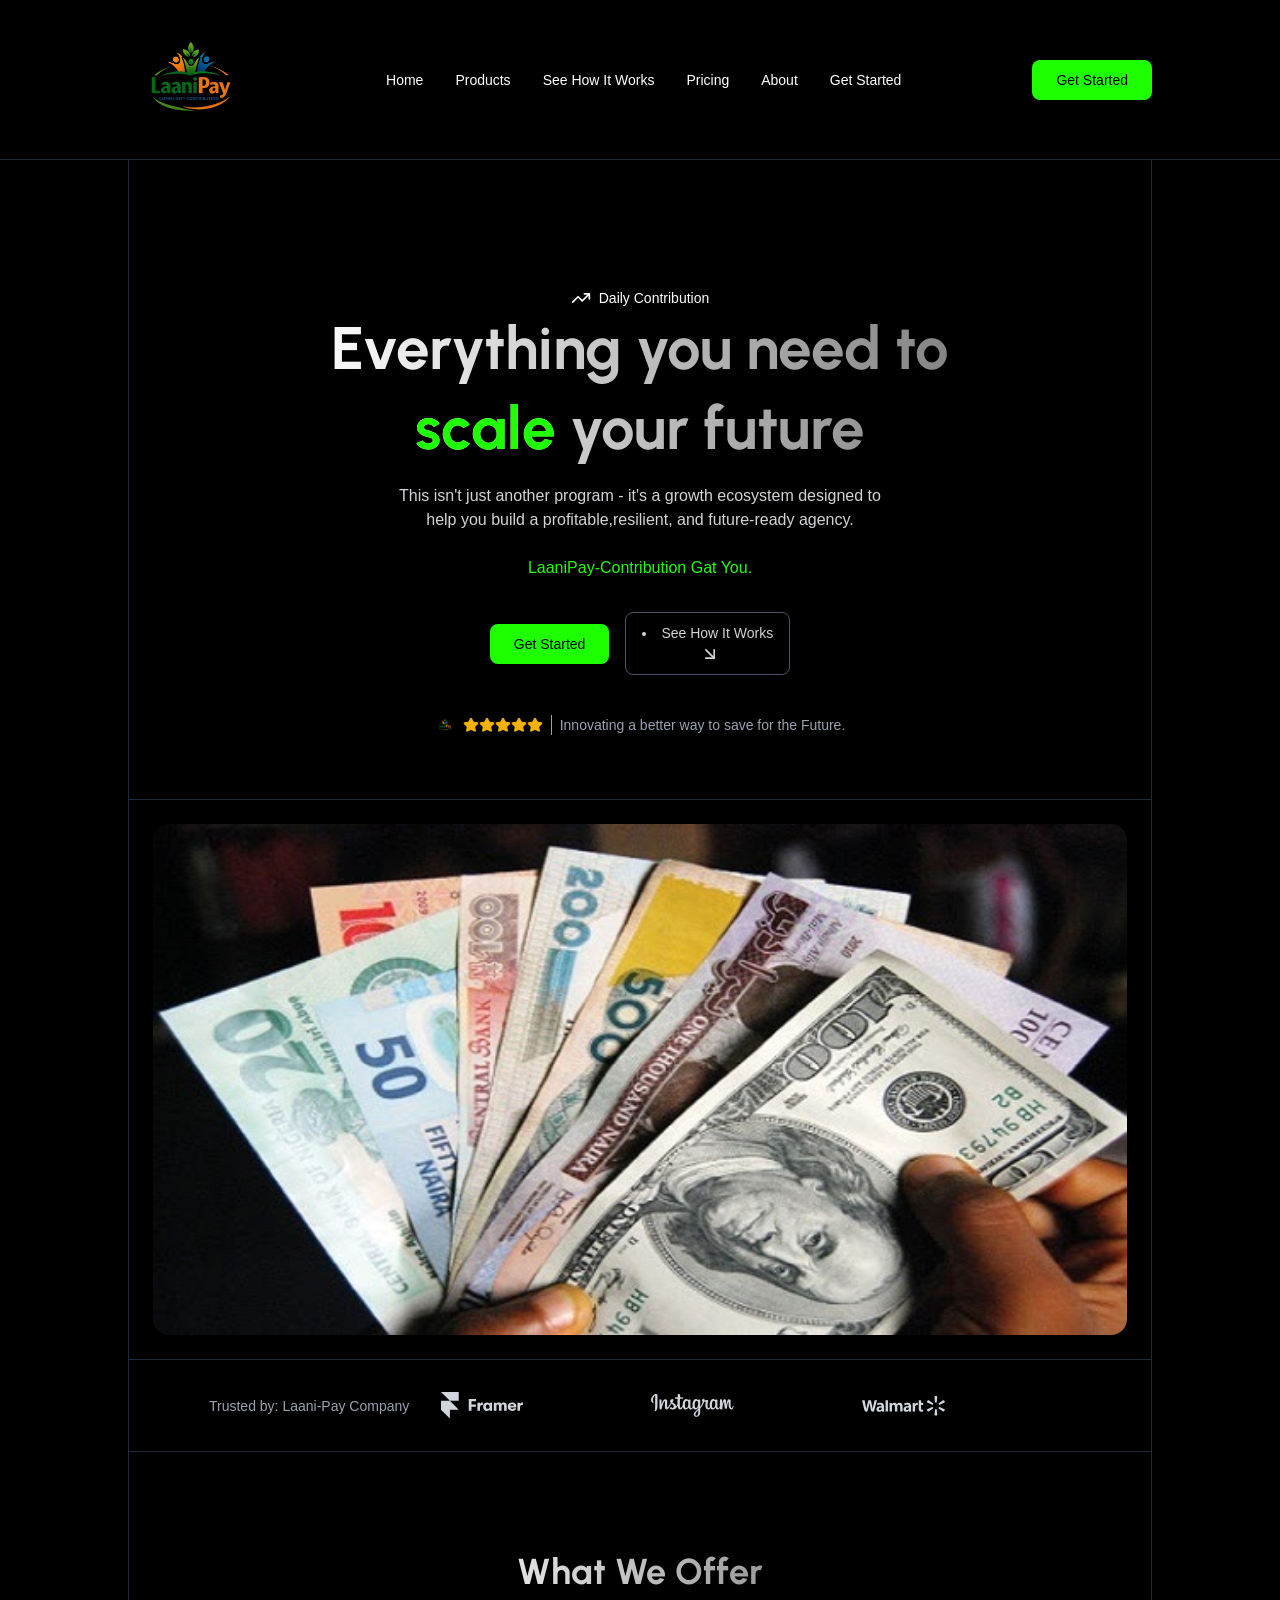
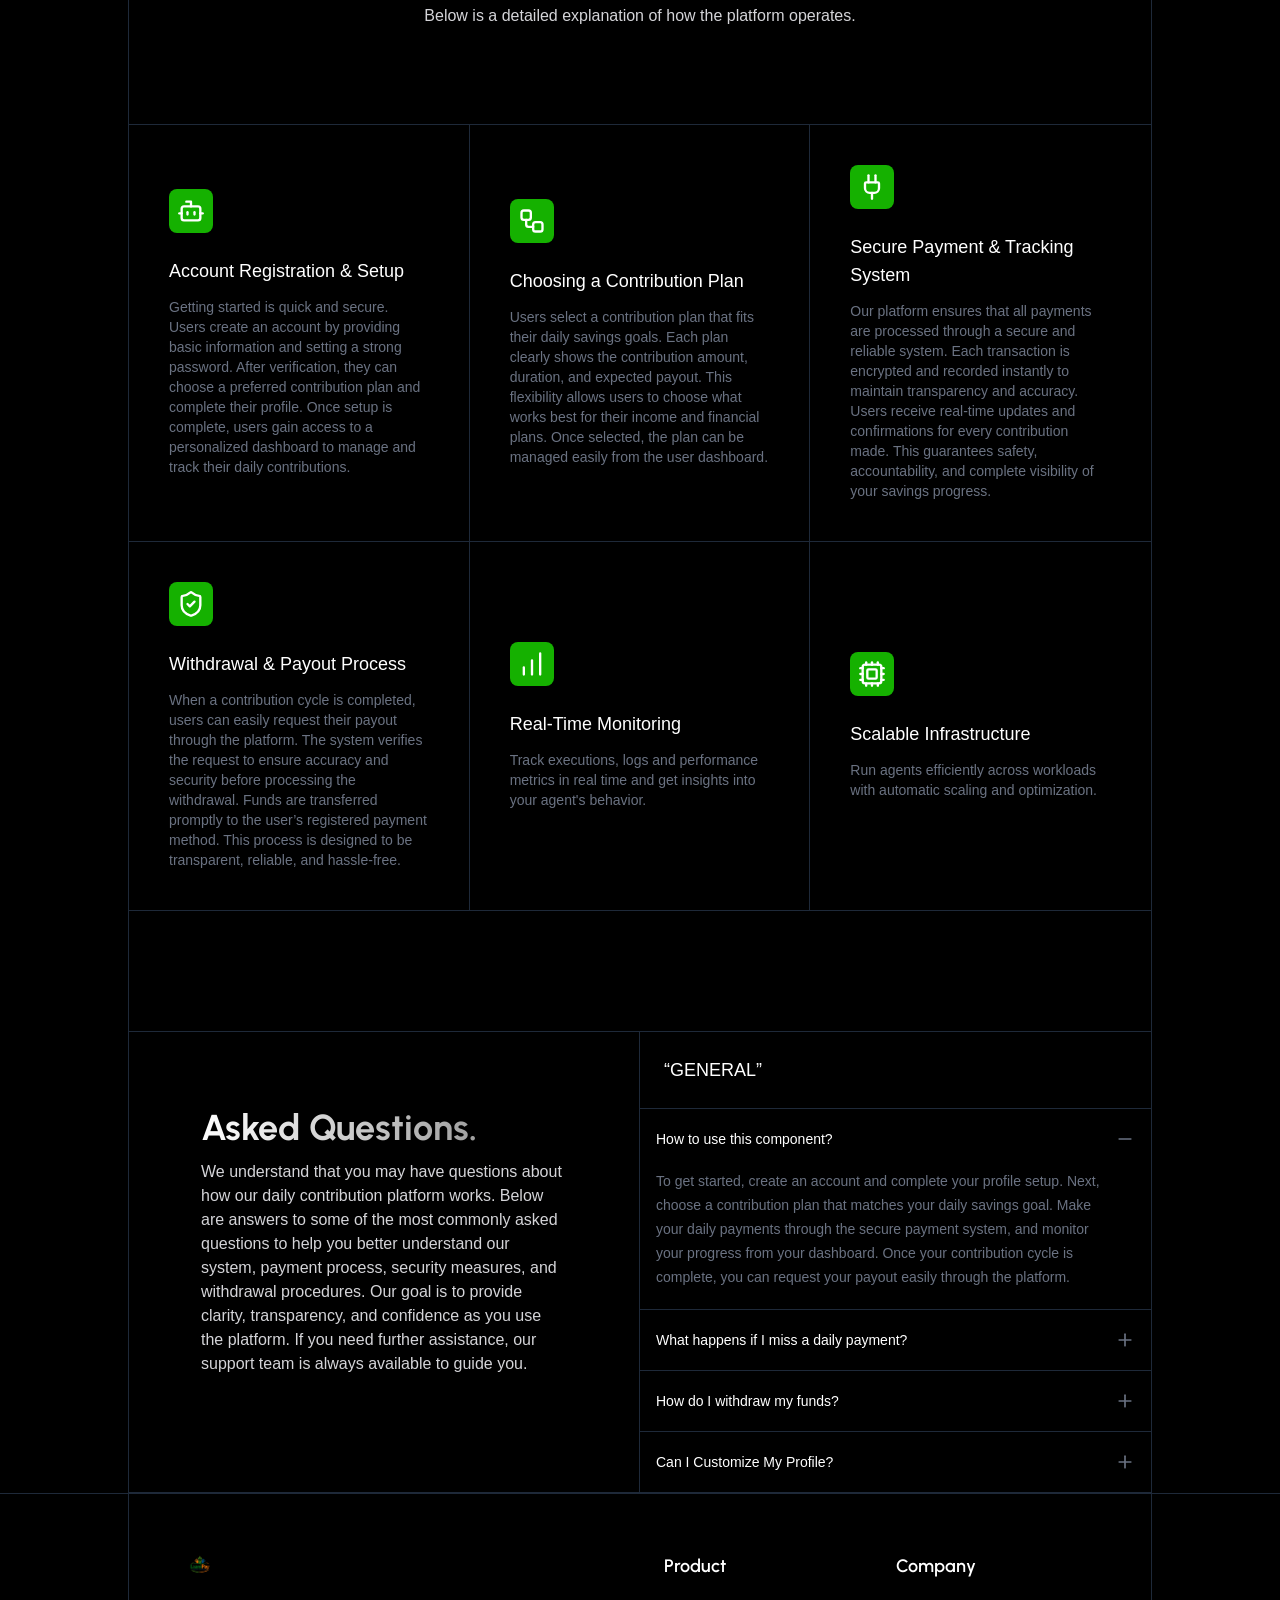
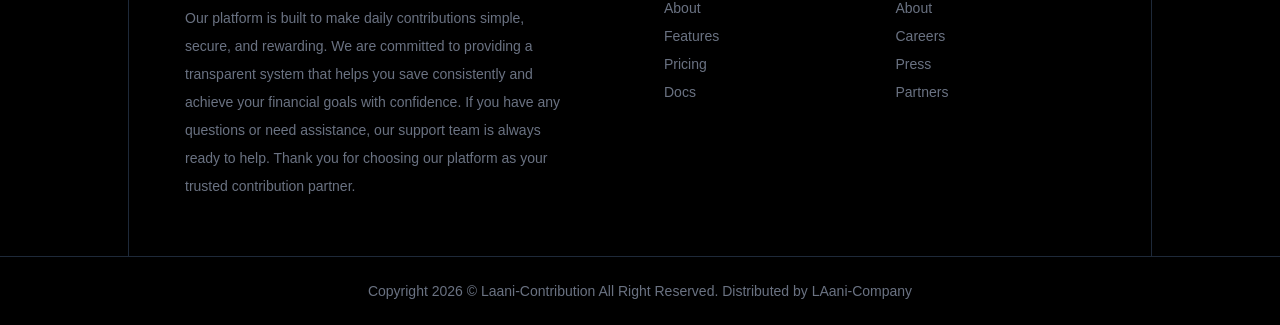
==== index.html @ da238f96 "login signup" ====
<!doctype html>
<html lang="en">
    <head>
        <meta charset="utf-8" />
        <meta name="viewport" content="width=device-width, initial-scale=1" />
        <title>LaaniPay Community Contribution</title>
        <meta name="description" content="LaaaniPay Community Contribution." />
        <link rel="manifest" href="./assets/manifest.json" />
        <meta name="keywords" content="LaaniPay, Save for The Future, startup" />
        <link rel="icon" href="./lani-removebg-preview.png" sizes="256x256" type="image/x-icon" />
        <link rel="icon" href="./lani-removebg-preview.png" sizes="any" type="image/svg+xml" />
        <link rel="icon" href="./lani-removebg-preview.png" sizes="96x96" type="image/png" />
        <link rel="apple-touch-icon" href="./lani-removebg-preview.png" sizes="180x180" type="image/png" />
        <link rel="stylesheet" href="./output.css" />
    </head>

    <body>
        
        

        <!-- Navbar -->
        <div class="flex items-center justify-between px-6 md:px-16 lg:px-24 xl:px-32 py-4 border-b border-gray-800">
            <a class="flex items-center gap-2" href="signup.html">
                <img alt="Logo" loading="lazy" width="127" height="32" decoding="async" data-nimg="1" style="color: transparent" src="lani-removebg-preview.png"/>
            </a>
            <ul class="max-md:hidden flex items-center gap-8">
                <li><a class="hover:opacity-70 py-1" href="#!">Home</a></li>
                <li><a class="hover:opacity-70 py-1" href="#!">Products</a></li>
                <li><a class="hover:opacity-70 py-1" href="#!">See How It Works</a></li>
                <li><a class="hover:opacity-70 py-1" href="#!">Pricing</a></li>
                <li><a class="hover:opacity-70 py-1" href="#!">About</a></li>
                <li><a class="hover:opacity-70 py-1" href="signup.html">Get Started</a></li>
                
            </ul>
             
            <button class="max-md:hidden bg-primary hover:bg-secondary transition duration-300 text-black px-6 py-2.5 rounded-lg">Get Started</button>
            <button class="md:hidden" id="open-menu">
                <!-- prettier-ignore -->
                <svg xmlns="..." width="24" height="24" viewBox="0 0 24 24" fill="none" stroke="currentColor" stroke-width="2" stroke-linecap="round" stroke-linejoin="round" class="lucide lucide-menu size-6" aria-hidden="true" >
                    <path d="M4 5h16"></path>
                    <path d="M4 12h16"></path>
                    <path d="M4 19h16"></path>
                </svg>
            </button>
            <div
                class="flex flex-col items-center justify-center gap-6 text-lg fixed inset-0 z-50 bg-black/50 backdrop-blur-sm transition duration-300 -translate-x-full"
                id="menu"
            >
                <a href="#!">Home</a>
                <a href="#!">Products</a>
                <a href="#!">See How It Works</a>
                <a href="#!">Pricing</a>
                <a href="#!">About</a>
                <button id="close-menu">
                    <!-- prettier-ignore -->
                    <svg xmlns="..." width="24" height="24" viewBox="0 0 24 24" fill="none" stroke="currentColor" stroke-width="2" stroke-linecap="round" stroke-linejoin="round" class="lucide lucide-x size-6" aria-hidden="true" >
                        <path d="M18 6 6 18"></path>
                        <path d="m6 6 12 12"></path>
                    </svg>
                </button>
            </div>
        </div>

        <!-- main content -->
        <main class="mx-4 md:mx-16 lg:mx-24 xl:mx-32 border-x border-gray-800">
            <div class="flex flex-col max-md:px-2 items-center justify-center">
                <div class="mt-32 flex items-center justify-center gap-2">
                    <!-- prettier-ignore -->
                    <svg xmlns="..." width="24" height="24" viewBox="0 0 24 24" fill="none" stroke="currentColor" stroke-width="2" stroke-linecap="round" stroke-linejoin="round" class="lucide lucide-trending-up size-5" aria-hidden="true" >
                        <path d="M16 7h6v6"></path>
                        <path d="m22 7-8.5 8.5-5-5L2 17"></path>
                    </svg>
                    Daily Contribution
                </div>
                <h1 class="text-center font-urbanist text-[42px]/13 md:text-6xl/20 font-bold max-w-2xl bg-linear-to-r from-white to-white/50 bg-clip-text text-transparent">
                    Everything you need to <span class="text-primary">scale</span> your future
                </h1>
                <p class="text-center text-base text-zinc-300 max-w-lg mt-4">
                   This isn't just another program - it's a growth ecosystem designed to help you build a profitable,resilient, and future-ready agency.<br
                   ><br>
                   <span class="text-primary">LaaniPay-Contribution Gat You.</span>
                </p>
                <div class="mt-8 flex items-center justify-center gap-4">
<button 
  onclick="window.location.href='signup.html'" 
  class="bg-primary hover:bg-secondary transition duration-300 text-black px-6 py-2.5 rounded-lg">
  Get Started
</button>                    <button class="border border-gray-600 text-zinc-300 px-4 py-2.5 rounded-lg hover:bg-gray-900">
                        <li><a href="see.html">See How It Works</a></li>
                        <!-- prettier-ignore -->
                        <svg xmlns="..." width="24" height="24" viewBox="0 0 24 24" fill="none" stroke="currentColor" stroke-width="2" stroke-linecap="round" stroke-linejoin="round" class="lucide lucide-arrow-down-right ml-1 size-5 inline-flex" aria-hidden="true" >
                            <path d="m7 7 10 10"></path>
                            <path d="M17 7v10H7"></path>
                        </svg>
                    </button>
                </div>
                <div class="mt-10 flex items-center justify-center gap-2">
                    <img alt="ration logo" loading="lazy" width="100" height="100" class="size-5" src="./lani-removebg-preview.png" />
                    <!-- prettier-ignore -->
                    <div class="flex items-center">
                        <svg xmlns="http://www.w3.org/2000/svg" width="24" height="24" viewBox="0 0 24 24" fill="none" stroke="currentColor" stroke-width="2" stroke-linecap="round" stroke-linejoin="round" class="lucide lucide-star size-4 fill-yellow-500 text-yellow-500" aria-hidden="true" >
                            <path d="M11.525 2.295a.53.53 0 0 1 .95 0l2.31 4.679a2.123 2.123 0 0 0 1.595 1.16l5.166.756a.53.53 0 0 1 .294.904l-3.736 3.638a2.123 2.123 0 0 0-.611 1.878l.882 5.14a.53.53 0 0 1-.771.56l-4.618-2.428a2.122 2.122 0 0 0-1.973 0L6.396 21.01a.53.53 0 0 1-.77-.56l.881-5.139a2.122 2.122 0 0 0-.611-1.879L2.16 9.795a.53.53 0 0 1 .294-.906l5.165-.755a2.122 2.122 0 0 0 1.597-1.16z"></path>
                        </svg>
                        <svg xmlns="http://www.w3.org/2000/svg" width="24" height="24" viewBox="0 0 24 24" fill="none" stroke="currentColor" stroke-width="2" stroke-linecap="round" stroke-linejoin="round" class="lucide lucide-star size-4 fill-yellow-500 text-yellow-500" aria-hidden="true" >
          
                            <path d="M11.525 2.295a.53.53 0 0 1 .95 0l2.31 4.679a2.123 2.123 0 0 0 1.595 1.16l5.166.756a.53.53 0 0 1 .294.904l-3.736 3.638a2.123 2.123 0 0 0-.611 1.878l.882 5.14a.53.53 0 0 1-.771.56l-4.618-2.428a2.122 2.122 0 0 0-1.973 0L6.396 21.01a.53.53 0 0 1-.77-.56l.881-5.139a2.122 2.122 0 0 0-.611-1.879L2.16 9.795a.53.53 0 0 1 .294-.906l5.165-.755a2.122 2.122 0 0 0 1.597-1.16z"></path>
                        </svg>
                        <svg xmlns="http://www.w3.org/2000/svg" width="24" height="24" viewBox="0 0 24 24" fill="none" stroke="currentColor" stroke-width="2" stroke-linecap="round" stroke-linejoin="round" class="lucide lucide-star size-4 fill-yellow-500 text-yellow-500" aria-hidden="true" >
                            <path d="M11.525 2.295a.53.53 0 0 1 .95 0l2.31 4.679a2.123 2.123 0 0 0 1.595 1.16l5.166.756a.53.53 0 0 1 .294.904l-3.736 3.638a2.123 2.123 0 0 0-.611 1.878l.882 5.14a.53.53 0 0 1-.771.56l-4.618-2.428a2.122 2.122 0 0 0-1.973 0L6.396 21.01a.53.53 0 0 1-.77-.56l.881-5.139a2.122 2.122 0 0 0-.611-1.879L2.16 9.795a.53.53 0 0 1 .294-.906l5.165-.755a2.122 2.122 0 0 0 1.597-1.16z"></path>
                        </svg>
                        <svg xmlns="http://www.w3.org/2000/svg" width="24" height="24" viewBox="0 0 24 24" fill="none" stroke="currentColor" stroke-width="2" stroke-linecap="round" stroke-linejoin="round" class="lucide lucide-star size-4 fill-yellow-500 text-yellow-500" aria-hidden="true" >
                            <path d="M11.525 2.295a.53.53 0 0 1 .95 0l2.31 4.679a2.123 2.123 0 0 0 1.595 1.16l5.166.756a.53.53 0 0 1 .294.904l-3.736 3.638a2.123 2.123 0 0 0-.611 1.878l.882 5.14a.53.53 0 0 1-.771.56l-4.618-2.428a2.122 2.122 0 0 0-1.973 0L6.396 21.01a.53.53 0 0 1-.77-.56l.881-5.139a2.122 2.122 0 0 0-.611-1.879L2.16 9.795a.53.53 0 0 1 .294-.906l5.165-.755a2.122 2.122 0 0 0 1.597-1.16z"></path>
                        </svg>
                        <svg xmlns="http://www.w3.org/2000/svg" width="24" height="24" viewBox="0 0 24 24" fill="none" stroke="currentColor" stroke-width="2" stroke-linecap="round" stroke-linejoin="round" class="lucide lucide-star size-4 fill-yellow-500 text-yellow-500" aria-hidden="true" >
                            <path d="M11.525 2.295a.53.53 0 0 1 .95 0l2.31 4.679a2.123 2.123 0 0 0 1.595 1.16l5.166.756a.53.53 0 0 1 .294.904l-3.736 3.638a2.123 2.123 0 0 0-.611 1.878l.882 5.14a.53.53 0 0 1-.771.56l-4.618-2.428a2.122 2.122 0 0 0-1.973 0L6.396 21.01a.53.53 0 0 1-.77-.56l.881-5.139a2.122 2.122 0 0 0-.611-1.879L2.16 9.795a.53.53 0 0 1 .294-.906l5.165-.755a2.122 2.122 0 0 0 1.597-1.16z" ></path>
                        </svg>
                    </div>
                    <div class="h-5 w-px bg-gray-400"></div>
                    <p class="text-gray-400 line-clamp-1">Innovating a better way to save for the Future.</p>
                </div>
            </div>
            <div class="p-3 md:p-6 w-full mt-16 border-t border-gray-800">
                <img alt="Hero Section Image" loading="lazy" width="1440" height="500" class="w-full h-auto rounded-2xl" src="./The-Naira-against-the-dollar_5.jpg" />
            </div><div class="flex justify-center">
  
</div>
            <div class="flex items-center md:px-20 border-y border-gray-800">
                <p class="text-gray-400 max-md:hidden">
    Trusted by: Laani-Pay Company
  </p>  
                <div class="mx-8 py-8">
                    <!-- prettier-ignore -->
                    <svg width="82" height="27" viewBox="0 0 82 27" fill="none" xmlns="http://www.w3.org/2000/svg">
                        <path d="M0 0H17.7528V8.86375H8.87638L0 0ZM0 8.86375H8.87638L17.7528 17.7275H0V8.86375ZM0 17.7275H8.87638V26.5913L0 17.7275Z" fill="#D1D5DC"></path>
                        <path d="M27.7695 6.99264H34.9455V9.26971H30.4856V12.4341H34.9455V14.6609H30.4856V18.7126H27.7695V6.99264ZM36.4209 10.6424H38.9863V12.3335C39.1203 11.7524 39.3944 11.3063 39.8078 10.994C40.2318 10.67 40.7025 10.5086 41.2162 10.5086C41.4847 10.5086 41.7085 10.5313 41.8867 10.5755V12.9532C41.6309 12.9223 41.3734 12.9057 41.1155 12.9029C40.4113 12.9029 39.8809 13.1312 39.5228 13.589C39.1658 14.0355 38.9863 14.7051 38.9863 15.5985V18.7126H36.4221V10.6424H36.4209ZM45.9365 18.9303C45.1543 18.9303 44.472 18.7458 43.8909 18.3776C43.3207 18.0094 42.8675 17.4866 42.5832 16.8706C42.2815 16.2238 42.1296 15.4918 42.1296 14.6775C42.1296 13.8737 42.2872 13.1478 42.5999 12.501C42.8931 11.8761 43.3585 11.3477 43.9412 10.9774C44.533 10.6092 45.2095 10.4247 45.9702 10.4247C46.54 10.4247 47.0492 10.5479 47.496 10.7933C47.9427 11.0395 48.2781 11.3744 48.5019 11.7978V10.6424H51.0502V18.7126H48.5019V17.5738C48.2781 17.9757 47.9317 18.3046 47.4622 18.5617C46.9928 18.8103 46.4681 18.9368 45.9365 18.9303ZM46.6744 16.8037C47.2888 16.8037 47.764 16.603 48.0994 16.2011C48.4349 15.7992 48.6026 15.2911 48.6026 14.6775C48.6026 14.0749 48.4349 13.5724 48.0994 13.1705C47.764 12.7687 47.2888 12.5679 46.6744 12.5679C46.0924 12.5679 45.6238 12.763 45.266 13.1539C44.9196 13.5448 44.7462 14.0522 44.7462 14.6775C44.7462 15.3028 44.9196 15.8158 45.266 16.2177C45.6238 16.6087 46.0932 16.8037 46.6744 16.8037ZM52.8444 10.6424H55.4098V11.8144C55.5893 11.4008 55.8793 11.0658 56.2814 10.8099C56.6956 10.554 57.176 10.4247 57.7235 10.4247C58.9978 10.4247 59.8422 10.921 60.2552 11.915C60.4826 11.4645 60.8383 11.0918 61.2782 10.8436C61.7484 10.5609 62.2886 10.4162 62.8372 10.4247C64.7488 10.4247 65.7044 11.518 65.7044 13.7062V18.7126H63.1223V14.175C63.1223 13.6288 63.0216 13.2269 62.8206 12.9698C62.6191 12.7135 62.3174 12.5845 61.9149 12.5845C61.4792 12.5845 61.1437 12.7354 60.909 13.0367C60.6743 13.3271 60.5569 13.8344 60.5569 14.5603V18.7126H57.9748V14.1584C57.9748 13.6118 57.8745 13.2151 57.6731 12.9698C57.4839 12.7135 57.187 12.5845 56.7853 12.5845C56.3378 12.5845 55.9967 12.7354 55.7619 13.0367C55.5272 13.3271 55.4098 13.8344 55.4098 14.5603V18.7126H52.8452V10.6424H52.8444ZM75.3414 14.259C75.3414 14.6045 75.3187 14.9788 75.2732 15.3807H69.3054C69.3281 15.9055 69.5064 16.3065 69.8418 16.5863C70.1773 16.865 70.6309 17.0049 71.1999 17.0049C71.9938 17.0049 72.497 16.7644 72.709 16.2846H75.224C75.1006 17.0774 74.6648 17.7186 73.916 18.2101C73.1785 18.6898 72.2728 18.9303 71.1999 18.9303C69.8142 18.9303 68.7242 18.556 67.9303 17.8082C67.1481 17.06 66.7566 16.017 66.7566 14.6775C66.7566 13.8068 66.9353 13.0533 67.2931 12.4171C67.6387 11.7816 68.1715 11.2674 68.8188 10.9438C69.4788 10.5982 70.2443 10.4247 71.117 10.4247C71.9435 10.4247 72.6753 10.5865 73.3125 10.9105C73.9606 11.2345 74.4585 11.6863 74.8045 12.2666C75.1627 12.8477 75.3414 13.5116 75.3414 14.259ZM72.8085 13.7902C72.7975 13.2545 72.6469 12.8465 72.3557 12.5679C72.0657 12.2893 71.6458 12.1494 71.0984 12.1494C70.5509 12.1494 70.1152 12.2999 69.7907 12.6016C69.478 12.8919 69.3159 13.2877 69.3041 13.7902H72.8085ZM76.4724 10.6424H79.0378V12.3335C79.1719 11.7524 79.446 11.3063 79.8594 10.994C80.2606 10.6785 80.7569 10.5074 81.2678 10.5086C81.5358 10.5086 81.76 10.5313 81.9383 10.5755V12.9532C81.6824 12.9223 81.4249 12.9057 81.1671 12.9029C80.4629 12.9029 79.9325 13.1312 79.5743 13.589C79.2161 14.0355 79.0378 14.7051 79.0378 15.5985V18.7126H76.4724V10.6424Z" fill="#D1D5DC" ></path>
                    </svg>
                </div>
                <div class="mx-8 py-8">
                    <!-- prettier-ignore -->
                    <!-- <svg width="92" height="20" viewBox="0 0 92 20" fill="none" xmlns="http://www.w3.org/2000/svg">
                        <path d="M49.6934 6.52372H51.7362V12.144C51.7362 14.9969 50.1465 16.6332 47.3772 16.6332C44.6366 16.6332 43.0613 15.0253 43.0613 12.2223V6.53083H45.1041V12.1582C45.1041 13.823 45.9314 14.7123 47.4059 14.7123C48.8805 14.7123 49.6934 13.8443 49.6934 12.2294V6.52372ZM38.1843 10.5362H33.5663V6.52372H31.5234V16.4838H33.5663V12.4357H38.1771V16.4838H40.22V6.52372H38.1771V10.5362H38.1843ZM89.3421 6.52372V16.4695H91.3562V6.52372H89.3421ZM81.3217 12.1938H85.0406V10.3797H81.3217V8.33786H86.7166V6.53083H79.3076V16.4766H86.9108V14.6625H81.3217V12.1938ZM73.3085 13.3677L71.0211 6.5166H69.3523L67.0649 13.3677L64.8422 6.52372H62.6698L66.1801 16.4766H67.8705L70.1579 9.93858L72.4454 16.4766H74.1501L77.6532 6.52372H75.5312L73.3085 13.3677ZM59.0373 6.58063L63.4323 16.4766H61.2888L60.3824 14.4064H55.7716L55.7069 14.5487L54.8581 16.4766H52.772L57.2102 6.52372H58.9941L59.0373 6.58063ZM59.5264 12.3717L58.0734 9.03507L56.6276 12.3717L56.5269 12.5993H59.6199L59.5264 12.3717Z" fill="#D1D5DC" ></path>
                        <path d="M11.4087 15.4238C11.4374 15.4025 11.4446 15.3598 11.4303 15.3242C9.44679 11.1078 6.97237 7.13483 4.05725 3.48601C4.05725 3.48601 1.74105 5.66299 1.9065 7.84708C1.94525 8.35062 2.084 8.84166 2.31481 9.29212C2.54562 9.74257 2.86396 10.1436 3.25162 10.4723C5.2729 12.4216 10.1643 14.8831 11.3008 15.4452C11.3367 15.4594 11.3799 15.4523 11.4087 15.4238ZM10.6534 17.0886C10.639 17.0459 10.5958 17.0174 10.5455 17.0174L2.40283 17.2949C3.28759 18.8529 4.77657 20.0624 6.3231 19.6924C7.39488 19.4292 9.81179 17.7573 10.6102 17.1882C10.675 17.1384 10.6534 17.0957 10.6534 17.0886ZM10.7757 16.37C10.8188 16.306 10.7469 16.2491 10.7469 16.2491C7.1719 13.8587 0.237682 10.1877 0.237682 10.1877C0.00784547 10.8844 -0.05645 11.6242 0.0497929 12.3495C0.156036 13.0749 0.429956 13.7662 0.850263 14.3698C1.27057 14.9734 1.82594 15.473 2.47322 15.8297C3.1205 16.1865 3.84224 16.3909 4.58236 16.4269C4.70464 16.4483 9.42336 16.4269 10.6894 16.4198C10.7253 16.4127 10.7541 16.3985 10.7757 16.37ZM11.3152 0.00711431C10.9627 0.0355715 10.006 0.256115 10.006 0.256115C7.84805 0.803917 7.33734 2.74612 7.33734 2.74612C6.94171 3.96267 7.34453 5.30727 7.34453 5.30727C8.06385 8.46603 11.6029 13.6666 12.3654 14.7551C12.4157 14.812 12.4589 14.7906 12.4589 14.7906C12.502 14.7764 12.538 14.7408 12.538 14.691C13.7177 3.0805 11.3152 0.00711431 11.3152 0.00711431ZM14.0126 14.7764C14.0558 14.7906 14.1061 14.7764 14.1277 14.7337C14.9117 13.6168 18.4292 8.44468 19.1485 5.30016C19.1485 5.30016 19.5369 3.7777 19.1629 2.73901C19.1629 2.73901 18.6306 0.768345 16.4727 0.249001C16.4727 0.249001 15.854 0.092486 15.1923 0C15.1923 0 12.7754 3.07338 13.9551 14.6839C13.9479 14.7266 13.9766 14.7622 14.0126 14.7764ZM15.9404 17.0245C15.9212 17.0284 15.903 17.036 15.8869 17.047C15.8709 17.058 15.8572 17.0722 15.8469 17.0886C15.8397 17.1313 15.8469 17.1668 15.8756 17.1953C16.6525 17.7502 19.019 19.3865 20.1556 19.6995C20.1556 19.6995 22.2632 20.411 24.0902 17.302L15.9404 17.0245ZM26.2626 10.1735C26.2626 10.1735 19.3427 13.8516 15.7605 16.242C15.7246 16.2704 15.703 16.3131 15.7174 16.3558C15.7174 16.3558 15.7533 16.4198 15.8037 16.4198C17.0841 16.4198 21.9323 16.4269 22.0618 16.4056C22.5437 16.37 23.0184 16.2633 23.4644 16.0855C23.4644 16.0855 25.1908 15.5448 26.0827 13.6026C26.0827 13.6026 26.8812 12.0232 26.2626 10.1735ZM15.106 15.4238C15.1347 15.4452 15.1779 15.4523 15.2139 15.4309C16.3791 14.8547 21.2345 12.4145 23.2414 10.4723C23.2414 10.4723 24.5146 9.46203 24.5794 7.83285C24.7232 5.57762 22.4286 3.48601 22.4286 3.48601C22.4286 3.48601 18.1846 8.57274 15.07 15.2958C15.065 15.3184 15.0657 15.3419 15.0719 15.3642C15.0782 15.3865 15.0899 15.407 15.106 15.4238Z" fill="#D1D5DC" ></path>
                    </svg> -->
                </div>
                <div class="mx-8 py-8">
                    <!-- prettier-ignore -->
                    <svg width="83" height="23" viewBox="0 0 83 23" fill="none" xmlns="http://www.w3.org/2000/svg">
                        <path d="M4.25005 0.0799166C2.55988 0.768278 0.701823 2.71299 0.114987 5.15401C-0.628195 8.24689 2.46453 9.55477 2.7182 9.12593C3.01676 8.62204 2.16402 8.45164 1.98849 6.84692C1.76163 4.77428 2.75196 2.45833 3.99833 1.44216C4.23 1.25337 4.21898 1.51614 4.21898 2.00218C4.21898 2.87135 4.16962 10.6739 4.16962 12.3023C4.16962 14.5057 4.07609 15.2015 3.90809 15.889C3.73788 16.5858 3.46424 17.0566 3.67159 17.2379C3.90326 17.4408 4.89239 16.9582 5.46501 16.1806C6.15167 15.248 6.39204 14.128 6.43519 12.9117C6.48731 11.4454 6.48509 9.11881 6.48731 7.79173C6.4894 6.57459 6.50839 3.01055 6.46539 0.867981C6.45485 0.342452 4.95689 -0.208904 4.24997 0.0792773M64.2679 10.3918C64.2134 11.5373 63.9528 12.4326 63.6293 13.0642C63.0032 14.2868 61.7039 14.6665 61.1522 12.9089C60.8516 11.9508 60.8375 10.3507 61.0537 9.01377C61.2737 7.65179 61.888 6.62319 62.9053 6.71595C63.9087 6.80765 64.3784 8.06563 64.2679 10.3917V10.3918ZM47.3524 17.4987C47.3387 19.4021 47.0309 21.0709 46.3707 21.5556C45.4343 22.2429 44.1757 21.7273 44.4363 20.3385C44.6669 19.1094 45.7574 17.8543 47.355 16.3207C47.355 16.3207 47.3584 16.6704 47.3524 17.4987H47.3524ZM47.0966 10.3807C47.0394 11.424 46.7614 12.4721 46.4581 13.0643C45.8321 14.287 44.5233 14.6692 43.9809 12.909C43.6101 11.7064 43.6989 10.1499 43.8824 9.16916C44.1205 7.89671 44.6976 6.71622 45.7341 6.71622C46.7418 6.71622 47.2387 7.7919 47.0966 10.3807V10.3807ZM37.2974 10.3647C37.236 11.4697 37.0144 12.3934 36.6589 13.0643C36.0156 14.2785 34.743 14.6636 34.1818 12.909C33.7771 11.6438 33.9149 9.91864 34.0832 8.98672C34.333 7.60379 34.9585 6.62332 35.9349 6.71622C36.9379 6.81156 37.4255 8.06576 37.2974 10.3648V10.3647ZM82.2049 11.6554C81.9597 11.6554 81.8478 11.9013 81.7552 12.3152C81.4342 13.7544 81.0967 14.0794 80.6615 14.0794C80.1753 14.0794 79.7384 13.3667 79.6261 11.9402C79.5379 10.8185 79.552 8.75332 79.6649 6.69906C79.688 6.27699 79.5683 5.85938 78.4048 5.44812C77.9041 5.27122 77.1764 5.01076 76.814 5.86181C75.7902 8.26619 75.3896 10.1751 75.2954 10.9505C75.2905 10.9907 75.2399 10.9988 75.231 10.9051C75.171 10.284 75.0367 9.15537 75.02 6.78413C75.0168 6.32148 74.916 5.92767 74.3912 5.60526C74.0507 5.39606 73.0166 5.02605 72.6442 5.46624C72.3216 5.82624 71.948 6.79508 71.5598 7.94351C71.2443 8.87692 71.0245 9.50835 71.0245 9.50835C71.0245 9.50835 71.0287 6.98983 71.0324 6.03451C71.0341 5.6741 70.78 5.55401 70.7034 5.53224C70.3586 5.43486 69.6792 5.27218 69.3908 5.27218C69.0349 5.27218 68.9478 5.4657 68.9478 5.74767C68.9478 5.78459 68.8916 9.06355 68.8916 11.3564C68.8916 11.4559 68.8916 11.5646 68.8927 11.68C68.6959 12.7338 68.0576 14.1643 67.3635 14.1643C66.6685 14.1643 66.3406 13.5663 66.3406 10.8329C66.3406 9.23833 66.3898 8.54497 66.414 7.39167C66.428 6.72738 66.4552 6.21726 66.4536 6.1015C66.4485 5.74651 65.8176 5.56758 65.524 5.50146C65.2291 5.43478 64.9728 5.40895 64.7727 5.42004C64.4894 5.43559 64.289 5.61641 64.289 5.86511C64.289 5.99845 64.2905 6.25202 64.2905 6.25202C63.9257 5.69417 63.3388 5.3059 62.9484 5.19339C61.8968 4.88951 60.7994 5.15876 59.9717 6.2857C59.3139 7.18111 58.9173 8.19525 58.7612 9.6523C58.6471 10.7175 58.6844 11.7977 58.8871 12.7112C58.6421 13.742 58.1872 14.1643 57.689 14.1643C56.9658 14.1643 56.4416 13.0158 56.5024 11.0295C56.5426 9.72308 56.8113 8.80624 57.105 7.47984C57.2302 6.91441 57.1285 6.61838 56.8733 6.33465C56.6392 6.07446 56.1405 5.94152 55.4236 6.10502C54.9129 6.22159 54.1828 6.34695 53.5148 6.44325C53.5148 6.44325 53.5551 6.28678 53.5882 6.0109C53.7619 4.56413 52.1461 4.68151 51.6306 5.14361C51.3228 5.4195 51.1134 5.74488 51.0339 6.32992C50.9078 7.25833 51.686 7.69623 51.686 7.69623C51.4307 8.83343 50.8048 10.319 50.1586 11.3931C49.8125 11.9685 49.5478 12.3949 49.206 12.8482C49.2047 12.6794 49.2038 12.5107 49.2031 12.3427C49.1953 9.9518 49.228 8.07011 49.2425 7.39189C49.2565 6.72762 49.2839 6.23102 49.2824 6.11526C49.2785 5.8556 49.1227 5.75755 48.7985 5.6334C48.5119 5.5236 48.1731 5.44759 47.8216 5.42108C47.3779 5.38741 47.1106 5.61637 47.1175 5.88711C47.1189 5.93823 47.1189 6.25212 47.1189 6.25212C46.754 5.69426 46.1672 5.306 45.7768 5.19348C44.7251 4.88973 43.6278 5.15899 42.8001 6.28579C42.1424 7.1812 41.7116 8.43769 41.5896 9.6413C41.4759 10.7631 41.4969 11.7164 41.6519 12.5194C41.4847 13.3235 41.0039 14.1644 40.4603 14.1644C39.7653 14.1644 39.3699 13.5664 39.3699 10.833C39.3699 9.23843 39.4191 8.54507 39.4433 7.39189C39.4573 6.72762 39.4844 6.21736 39.4829 6.10174C39.4778 5.74674 38.8468 5.56782 38.5533 5.50155C38.2461 5.43245 37.9809 5.40702 37.7773 5.42162C37.5086 5.4411 37.3197 5.6752 37.3197 5.84979V6.25212C36.9548 5.69426 36.368 5.306 35.9776 5.19348C34.926 4.88973 33.8347 5.16333 33.0009 6.28579C32.4572 7.01769 32.017 7.82912 31.7904 9.62534C31.7249 10.1444 31.696 10.6305 31.6998 11.0848C31.4829 12.375 30.5253 13.862 29.7419 13.862C29.2835 13.862 28.8469 12.997 28.8469 11.1533C28.8469 8.69734 29.0032 5.20065 29.0296 4.86364C29.0296 4.86364 30.0193 4.84728 30.211 4.84511C30.7047 4.83983 31.1519 4.85119 31.8094 4.81847C32.1393 4.8021 32.457 3.65042 32.1166 3.50789C31.9623 3.44338 30.8719 3.38685 30.4397 3.37792C30.0762 3.36991 29.0643 3.29705 29.0643 3.29705C29.0643 3.29705 29.1551 0.976103 29.1762 0.730925C29.1941 0.526579 28.9224 0.421368 28.7666 0.357528C28.3877 0.201603 28.0487 0.126947 27.6469 0.0463474C27.0917 -0.0650824 26.8399 0.043913 26.7907 0.499798C26.7166 1.19168 26.6782 3.2182 26.6782 3.2182C26.2708 3.2182 24.8792 3.14072 24.4717 3.14072C24.0931 3.14072 23.6844 4.72502 24.2079 4.74449C24.8101 4.76721 25.8597 4.78682 26.5555 4.80725C26.5555 4.80725 26.5245 8.36155 26.5245 9.45886C26.5245 9.57561 26.5255 9.68804 26.5257 9.79712C26.1428 11.7391 24.794 12.7882 24.794 12.7882C25.0837 11.5034 24.492 10.5386 23.4262 9.72193C23.0335 9.42097 22.2584 8.85122 21.391 8.22688C21.391 8.22688 21.8934 7.74516 22.3388 6.77606C22.6545 6.08959 22.6681 5.30399 21.8934 5.13076C20.6132 4.84433 19.5577 5.75907 19.2429 6.73562C18.999 7.49213 19.1291 8.0535 19.6069 8.63664C19.6418 8.67925 19.6796 8.72279 19.7187 8.76661C19.4297 9.30853 19.0327 10.0381 18.6965 10.6039C17.7633 12.1749 17.0583 13.4174 16.5256 13.4174C16.0997 13.4174 16.1054 12.1559 16.1054 10.9748C16.1054 9.95653 16.1827 8.42567 16.2444 6.8407C16.2648 6.31652 15.9954 6.01791 15.5439 5.74744C15.2695 5.58313 14.6839 5.26005 14.3448 5.26005C13.8371 5.26005 12.3726 5.32726 10.9888 9.22195C10.8144 9.71285 10.4718 10.6073 10.4718 10.6073L10.5013 5.92379C10.5013 5.81398 10.4411 5.70781 10.3035 5.63519C10.0703 5.51199 9.44751 5.26005 8.8937 5.26005C8.62984 5.26005 8.49816 5.37946 8.49816 5.61748L8.44986 12.9449C8.44986 13.5016 8.46478 14.1511 8.52135 14.4352C8.57772 14.7196 8.66903 14.951 8.78213 15.0887C8.89506 15.2261 9.02569 15.3309 9.24107 15.3742C9.44153 15.4143 10.5392 15.5515 10.5963 15.1433C10.6646 14.6542 10.6672 14.1251 11.2436 12.152C12.1409 9.08009 13.3109 7.58125 13.8609 7.04896C13.957 6.95592 14.0668 6.95037 14.0615 7.10265C14.0381 7.77613 13.9555 9.45903 13.8999 10.8888C13.7509 14.7149 14.4663 15.4241 15.4886 15.4241C16.2707 15.4241 17.3732 14.6679 18.5551 12.754C19.2919 11.5612 20.0073 10.3916 20.5213 9.54869C20.8795 9.87131 21.2814 10.2185 21.6831 10.5895C22.6166 11.4515 22.9231 12.2706 22.7198 13.0477C22.5642 13.6417 21.9785 14.2539 20.936 13.6589C20.6322 13.4853 20.5025 13.3512 20.197 13.1555C20.0329 13.0503 19.7823 13.0189 19.632 13.129C19.2417 13.4154 19.0185 13.7796 18.891 14.2304C18.7671 14.6692 19.2186 14.9011 19.6868 15.1039C20.0898 15.2785 20.9562 15.4367 21.5087 15.4548C23.6614 15.5248 25.3859 14.4434 26.5864 11.654C26.8013 14.063 27.7159 15.4262 29.3049 15.4262C30.3672 15.4262 31.4323 14.0902 31.8981 12.7758C32.0318 13.3116 32.2297 13.7775 32.4853 14.1715C33.7097 16.059 36.085 15.6527 37.2781 14.0499C37.647 13.5547 37.7031 13.3767 37.7031 13.3767C37.8771 14.8901 39.1298 15.4189 39.847 15.4189C40.6502 15.4189 41.4796 15.0495 42.0608 13.7762C42.129 13.9144 42.2033 14.0463 42.2845 14.1714C43.5089 16.059 45.8841 15.6527 47.0773 14.0499C47.1336 13.9747 47.1823 13.9065 47.225 13.8453L47.26 14.8394C47.26 14.8394 46.5794 15.4469 46.1616 15.8196C44.3227 17.4611 42.9244 18.7065 42.8216 20.1568C42.6895 22.006 44.231 22.6933 45.3971 22.7834C46.6355 22.879 47.6961 22.2134 48.3479 21.2818C48.9213 20.4619 49.2966 18.6972 49.2691 16.9542C49.2581 16.2563 49.24 15.3688 49.2258 14.4176C49.8721 13.6873 50.6003 12.7643 51.2708 11.6839C52.0015 10.5065 52.7846 8.92534 53.1856 7.69482C53.1856 7.69482 53.866 7.7005 54.5921 7.65425C54.8243 7.63951 54.8911 7.68561 54.8481 7.85129C54.7963 8.05143 53.9308 11.2996 54.7207 13.4634C55.2613 14.9446 56.4802 15.4212 57.2028 15.4212C58.0487 15.4212 58.8579 14.7996 59.2916 13.8766C59.3439 13.9795 59.3985 14.0791 59.4581 14.171C60.6825 16.0585 63.0494 15.6499 64.2509 14.0495C64.5221 13.6884 64.6759 13.3763 64.6759 13.3763C64.9338 14.9426 66.1857 15.4265 66.9027 15.4265C67.6497 15.4265 68.3586 15.1285 68.9337 13.8044C68.9578 14.3874 68.9956 14.8641 69.0553 15.0144C69.0918 15.1063 69.304 15.2217 69.4584 15.2775C70.1417 15.524 70.8386 15.4074 71.0965 15.3567C71.2751 15.3215 71.4143 15.1821 71.4334 14.8221C71.4834 13.8768 71.4527 12.2885 71.7472 11.1082C72.2416 9.12724 72.7028 8.35883 72.9216 7.97841C73.044 7.76527 73.1822 7.73011 73.1872 7.95569C73.1975 8.41211 73.2208 9.75245 73.4124 11.5533C73.553 12.8777 73.741 13.6605 73.8854 13.9083C74.2975 14.6168 74.8065 14.6503 75.221 14.6503C75.4846 14.6503 76.036 14.5795 75.9867 14.1286C75.9626 13.9088 76.0048 12.5506 76.4922 10.599C76.8105 9.32456 77.3412 8.173 77.5326 7.75201C77.6032 7.59676 77.636 7.71914 77.6349 7.74298C77.5946 8.62068 77.5041 11.4915 77.8716 13.0616C78.3697 15.1886 79.8108 15.4266 80.313 15.4266C81.385 15.4266 82.2618 14.6332 82.5572 12.5454C82.6283 12.043 82.523 11.655 82.2073 11.655" fill="#D1D5DC" ></path>
                    </svg>
                </div>
                <div class="mx-8 py-8">
                    <!-- prettier-ignore -->
                    <!-- <svg width="84" height="18" viewBox="0 0 84 18" fill="none" xmlns="http://www.w3.org/2000/svg">
                        <path d="M34.8749 3.5455V14.182H33.0119V5.8353H32.9871L29.6585 14.182H28.4166L25.0135 5.8353H24.9887V14.182H23.2748V3.5455H25.9574L29.0376 11.4244H29.0872L32.3412 3.5455H34.8749ZM36.4149 4.35801C36.4149 4.06255 36.5143 3.81633 36.7378 3.61936C36.9614 3.42239 37.2098 3.3239 37.5079 3.3239C37.8308 3.3239 38.104 3.42239 38.3027 3.61936C38.5015 3.81633 38.6257 4.06255 38.6257 4.35801C38.6257 4.65347 38.5263 4.89968 38.3027 5.09665C38.0792 5.29363 37.8308 5.39211 37.5079 5.39211C37.185 5.39211 36.9366 5.29363 36.7378 5.09665C36.5391 4.87506 36.4149 4.62884 36.4149 4.35801ZM38.4269 6.54933V14.182H36.6136V6.54933H38.4269ZM43.9165 12.877C44.1898 12.877 44.4878 12.8278 44.8107 12.6801C45.1337 12.557 45.4317 12.3846 45.705 12.1877V13.8619C45.4069 14.0343 45.084 14.1574 44.7114 14.2312C44.3388 14.3051 43.9414 14.3543 43.4942 14.3543C42.3516 14.3543 41.4325 14.0097 40.737 13.2956C40.0167 12.5816 39.6689 11.6706 39.6689 10.5873C39.6689 9.35618 40.0415 8.3467 40.7619 7.55881C41.4822 6.77092 42.5007 6.37697 43.842 6.37697C44.1898 6.37697 44.5375 6.42622 44.8604 6.50008C45.2082 6.57395 45.4814 6.69706 45.6801 6.79554V8.51903C45.4069 8.32205 45.1088 8.14973 44.8356 8.05124C44.5375 7.95275 44.2394 7.87889 43.9414 7.87889C43.221 7.87889 42.6497 8.10046 42.2026 8.56827C41.7555 9.03608 41.5567 9.65164 41.5567 10.4395C41.5567 11.2028 41.7803 11.8183 42.2026 12.2369C42.6249 12.6555 43.1962 12.877 43.9165 12.877ZM50.8468 6.42622C50.9958 6.42622 51.12 6.42622 51.2442 6.45084C51.3684 6.47546 51.4678 6.50008 51.5423 6.5247V8.3467C51.4429 8.27284 51.3187 8.19895 51.12 8.1497C50.9213 8.10046 50.7226 8.05124 50.4493 8.05124C50.0022 8.05124 49.6296 8.24821 49.3316 8.61754C49.0335 8.98686 48.8596 9.55316 48.8596 10.341V14.182H47.0463V6.54933H48.8596V7.75578H48.8844C49.0583 7.33722 49.3067 7.01714 49.6296 6.77092C49.9774 6.54933 50.3748 6.42622 50.8468 6.42622ZM51.6417 10.4888C51.6417 9.23305 52.0142 8.22359 52.7098 7.48495C53.4301 6.7463 54.4237 6.37697 55.6905 6.37697C56.8828 6.37697 57.8267 6.72168 58.4974 7.4357C59.1681 8.14973 59.5158 9.10997 59.5158 10.3164C59.5158 11.5475 59.1432 12.5324 58.4477 13.271C57.7274 14.0097 56.7586 14.379 55.5166 14.379C54.3243 14.379 53.3804 14.0343 52.6849 13.3449C51.9894 12.6309 51.6417 11.6706 51.6417 10.4888ZM53.5295 10.4149C53.5295 11.2028 53.7033 11.8183 54.0759 12.2369C54.4485 12.6555 54.9702 12.877 55.6408 12.877C56.2867 12.877 56.8083 12.6801 57.1561 12.2369C57.5038 11.8183 57.6777 11.2028 57.6777 10.3656C57.6777 9.55313 57.5038 8.93762 57.1561 8.49443C56.8083 8.07586 56.2867 7.85427 55.6657 7.85427C54.995 7.85427 54.4982 8.07584 54.1256 8.51903C53.7033 8.98684 53.5295 9.60237 53.5295 10.4149ZM62.2234 8.56827C62.2234 8.81448 62.2979 9.03608 62.4718 9.18381C62.6456 9.33154 62.9934 9.50391 63.5647 9.72551C64.285 10.021 64.8067 10.341 65.0799 10.6857C65.378 11.0551 65.527 11.4736 65.527 11.9907C65.527 12.7047 65.2538 13.271 64.6825 13.7142C64.136 14.1574 63.366 14.3543 62.4221 14.3543C62.0991 14.3543 61.7514 14.3051 61.354 14.2312C60.9565 14.1574 60.6336 14.0589 60.3604 13.9358V12.163C60.6833 12.3846 61.0559 12.5816 61.4285 12.7047C61.8011 12.8278 62.1488 12.9017 62.4718 12.9017C62.8692 12.9017 63.1921 12.8524 63.366 12.7293C63.5647 12.6062 63.6641 12.4339 63.6641 12.163C63.6641 11.9168 63.5647 11.7198 63.366 11.5229C63.1673 11.3505 62.7698 11.1536 62.2234 10.932C61.5527 10.6611 61.0807 10.341 60.8075 9.99632C60.5343 9.65162 60.3852 9.20846 60.3852 8.66678C60.3852 7.97738 60.6585 7.41106 61.2049 6.96787C61.7514 6.52468 62.4718 6.30311 63.3411 6.30311C63.6144 6.30311 63.9125 6.32773 64.2354 6.4016C64.5583 6.47546 64.8564 6.54933 65.0799 6.62319V8.37132C64.8315 8.22359 64.5583 8.07584 64.2354 7.95273C63.9125 7.82962 63.5895 7.7804 63.2915 7.7804C62.9437 7.7804 62.6705 7.85427 62.4966 7.97738C62.3227 8.14973 62.2234 8.32205 62.2234 8.56827ZM66.2971 10.4888C66.2971 9.23305 66.6697 8.22359 67.3652 7.48495C68.0855 6.7463 69.0791 6.37697 70.3459 6.37697C71.5382 6.37697 72.4821 6.72168 73.1528 7.4357C73.8235 8.14973 74.1712 9.10997 74.1712 10.3164C74.1712 11.5475 73.7986 12.5324 73.1031 13.271C72.3828 14.0097 71.414 14.379 70.1721 14.379C68.9797 14.379 68.0358 14.0343 67.3403 13.3449C66.6697 12.6309 66.2971 11.6706 66.2971 10.4888ZM68.1849 10.4149C68.1849 11.2028 68.3588 11.8183 68.7314 12.2369C69.1039 12.6555 69.6256 12.877 70.2962 12.877C70.9421 12.877 71.4637 12.6801 71.8115 12.2369C72.1592 11.8183 72.3331 11.2028 72.3331 10.3656C72.3331 9.55313 72.1592 8.93762 71.8115 8.49443C71.4637 8.07586 70.9421 7.85427 70.3211 7.85427C69.6504 7.85427 69.1536 8.07584 68.781 8.51903C68.3836 8.98684 68.1849 9.60237 68.1849 10.4149ZM80.2073 8.02659H77.4997V14.182H75.6616V8.02659H74.3699V6.54933H75.6616V5.4906C75.6616 4.70271 75.9349 4.03793 76.4565 3.52087C76.9781 3.00382 77.6488 2.75761 78.4685 2.75761C78.6921 2.75761 78.8908 2.78223 79.0647 2.78223C79.2385 2.78223 79.3876 2.83147 79.5118 2.88071V4.43187C79.4621 4.40725 79.3379 4.35801 79.1888 4.30876C79.0398 4.25952 78.8659 4.2349 78.6672 4.2349C78.2946 4.2349 77.9965 4.35801 77.7978 4.5796C77.5991 4.8012 77.4997 5.17052 77.4997 5.61371V6.5247H80.2073V4.8012L82.0206 4.25952V6.5247H83.8587V8.002H82.0206V11.5721C82.0206 12.0399 82.1199 12.36 82.269 12.557C82.4428 12.754 82.7161 12.8524 83.0887 12.8524C83.188 12.8524 83.3122 12.8278 83.4613 12.7786C83.6103 12.7293 83.7345 12.6801 83.8339 12.6062V14.0835C83.7097 14.1574 83.5358 14.2066 83.2626 14.2559C82.9893 14.3051 82.7409 14.3297 82.4677 14.3297C81.6977 14.3297 81.1263 14.1327 80.7538 13.7388C80.3812 13.3449 80.1824 12.7293 80.1824 11.9168L80.2073 8.02659Z" fill="#D1D5DC" ></path>
                        <path d="M8.49517 0H0V8.42057H8.49517V0Z" fill="#D1D5DC"></path>
                        <path d="M17.8845 0H9.38933V8.42057H17.8845V0Z" fill="#D1D5DC"></path>
                        <path d="M8.49517 9.30693H0V17.7275H8.49517V9.30693Z" fill="#D1D5DC"></path>
                        <path d="M17.8845 9.30693H9.38933V17.7275H17.8845V9.30693Z" fill="#D1D5DC"></path>
                    </svg> -->
                </div>
                <div class="mx-8 py-8">
                    <!-- prettier-ignore -->
                    <svg width="83" height="20" viewBox="0 0 83 20" fill="none" xmlns="http://www.w3.org/2000/svg">
                        <path d="M73.8703 6.65528C74.3387 6.65528 74.7242 6.41443 74.7763 6.10326L75.2387 0.930928C75.2387 0.419694 74.6332 0 73.8718 0C73.1112 0 72.5062 0.419691 72.5062 0.931019L72.9683 6.10326C73.0192 6.41434 73.4047 6.65528 73.8719 6.65528H73.8703ZM71.0439 8.27084C71.2788 7.87016 71.2611 7.41983 71.0134 7.21976L66.7149 4.23753C66.268 3.98154 65.5979 4.28967 65.2176 4.942C64.836 5.5935 64.9036 6.32113 65.3494 6.57721L70.109 8.76906C70.4066 8.87814 70.8123 8.6682 71.0454 8.26779L71.0439 8.27084ZM76.6993 8.26807C76.9338 8.66847 77.3375 8.87851 77.6353 8.76934L82.395 6.57749C82.8435 6.3215 82.9072 5.59378 82.5292 4.94228C82.147 4.29059 81.4757 3.98182 81.0299 4.2378L76.7312 7.22004C76.4854 7.41983 76.4671 7.87053 76.7008 8.27112L76.6993 8.26807ZM73.8703 13.1163C74.3387 13.1163 74.7242 13.3551 74.7763 13.6666L75.2387 18.8382C75.2387 19.351 74.6332 19.7697 73.8718 19.7697C73.1112 19.7697 72.5062 19.351 72.5062 18.8382L72.9683 13.6666C73.0192 13.3551 73.4047 13.1163 73.8719 13.1163H73.8703ZM76.6993 11.5004C76.9338 11.0989 77.3375 10.8907 77.6353 11.0011L82.395 13.1914C82.8435 13.4477 82.9072 14.1761 82.5292 14.8281C82.147 15.4777 81.4757 15.7873 81.0299 15.5317L76.7312 12.5522C76.4854 12.3508 76.4671 11.8999 76.7008 11.4996H76.6989M71.0439 11.4998C71.2788 11.8999 71.2611 12.3508 71.0134 12.5526L66.7149 15.5319C66.268 15.7876 65.5979 15.478 65.2176 14.8284C64.836 14.1763 64.9036 13.448 65.3494 13.1917L70.109 11.0013C70.4066 10.891 70.8123 11.0991 71.0454 11.5008H71.0439" fill="#D1D5DC" ></path>
                        <path d="M46.7564 12.5429C46.7564 12.7017 46.7422 12.8654 46.6982 13.0091C46.5159 13.6063 45.8908 14.1112 45.1087 14.1112C44.4566 14.1112 43.9387 13.7449 43.9387 12.9711C43.9387 11.7869 45.2566 11.4598 46.7568 11.468L46.7564 12.5428V12.5429ZM49.1096 10.4792C49.1096 8.52642 48.2659 6.80815 45.4153 6.80815C43.952 6.80815 42.7907 7.21465 42.1568 7.57694L42.621 9.14682C43.2004 8.78508 44.1237 8.48563 44.9975 8.48563C46.4434 8.48166 46.6802 9.29548 46.6802 9.81631V9.9396C43.5283 9.93499 41.5359 11.0144 41.5359 13.2133C41.5359 14.5569 42.5507 15.8153 44.3147 15.8153C45.3986 15.8153 46.3064 15.3874 46.8497 14.7013H46.9034C46.9034 14.7013 47.2629 16.1909 49.2476 15.621C49.144 15.0015 49.1099 14.3402 49.1099 13.545L49.1096 10.4792M0 4.14881C0 4.14881 2.05968 12.496 2.38857 13.8506C2.77223 15.4319 3.46371 16.014 5.45639 15.621L6.74239 10.446C7.06849 9.16001 7.28672 8.24311 7.49684 6.93624H7.53342C7.68093 8.25696 7.89021 9.16398 8.15855 10.4503C8.15855 10.4503 8.6818 12.7997 8.95023 14.0334C9.21895 15.2666 9.96687 16.0443 11.919 15.621L14.9834 4.14844H12.5099L11.4633 9.1088C11.1819 10.5521 10.9268 11.6811 10.7299 13.0012H10.6949C10.5161 11.6927 10.2883 10.6097 10.0025 9.2032L8.91366 4.14844H6.33605L5.17069 9.07576C4.84087 10.5735 4.53156 11.7824 4.33563 13.0585H4.29999C4.09882 11.8568 3.83104 10.3369 3.54124 8.88779C3.54124 8.88779 2.8494 5.36331 2.60606 4.14844L0 4.14881ZM19.6622 12.5429C19.6622 12.7017 19.6479 12.8654 19.6033 13.0091C19.4214 13.6063 18.7959 14.1112 18.0138 14.1112C17.3616 14.1112 16.8445 13.7449 16.8445 12.9711C16.8445 11.7869 18.162 11.4598 19.6625 11.468L19.6622 12.5428V12.5429ZM22.0151 10.4792C22.0151 8.52642 21.1714 6.80815 18.3214 6.80815C16.8577 6.80815 15.6954 7.21465 15.0619 7.57694L15.5256 9.14682C16.1048 8.78508 17.0282 8.48563 17.9022 8.48563C19.3492 8.48166 19.586 9.29548 19.586 9.81631V9.9396C16.4328 9.93499 14.4413 11.0144 14.4413 13.2133C14.4413 14.5569 15.4555 15.8153 17.2182 15.8153C18.3036 15.8153 19.2109 15.3874 19.7549 14.7013H19.8079C19.8079 14.7013 20.1684 16.1909 22.1526 15.621C22.0488 15.0015 22.0151 14.3402 22.0151 13.545V10.4792ZM25.9418 13.1857V4.14881H23.5859V15.6213H25.9418V13.1857ZM56.7615 4.14881V12.6119C56.7615 13.7792 56.984 14.5962 57.4584 15.0962C57.8742 15.5333 58.5573 15.8162 59.3765 15.8162C60.0733 15.8162 60.7583 15.6847 61.0816 15.5661L61.0512 13.7458C60.8107 13.8039 60.5345 13.851 60.1564 13.851C59.3536 13.851 59.0852 13.3424 59.0852 12.2949V9.05675H61.1367V6.8614H59.0852V4.14881H56.7615ZM50.6805 7.00277V15.6213H53.1108V11.2085C53.1108 10.9699 53.1253 10.7621 53.1635 10.572C53.3433 9.64717 54.058 9.05675 55.0846 9.05675C55.366 9.05675 55.5675 9.08702 55.7857 9.11766V6.8614C55.6025 6.82531 55.4783 6.80843 55.2504 6.80843C54.3435 6.80843 53.3117 7.38721 52.8786 8.62875H52.813V7.00277H50.6805ZM27.5914 7.00277V15.6213H29.9592V10.5674C29.9592 10.3302 29.9874 10.0794 30.0704 9.86199C30.2666 9.35316 30.7455 8.75721 31.5095 8.75721C32.4654 8.75721 32.9118 9.55608 32.9118 10.709V15.6207H35.2777V10.5052C35.2777 10.2789 35.3089 10.0061 35.3766 9.80663C35.5708 9.22747 36.0866 8.75656 36.797 8.75656C37.7656 8.75656 38.2306 9.54141 38.2306 10.8985V15.6204H40.598V10.544C40.598 7.86726 39.2237 6.8076 37.672 6.8076C36.9855 6.8076 36.443 6.97767 35.9525 7.275C35.5405 7.526 35.171 7.88165 34.8487 8.34914H34.8137C34.4395 7.42034 33.5592 6.80806 32.4121 6.80806C30.9383 6.80806 30.276 7.54695 29.8742 8.17354H29.8389V7.00249H27.5914" fill="#D1D5DC" ></path>
                    </svg>
                </div>
            </div>
            <div class="flex flex-col items-center justify-center">
                <div class="py-24">
                    <h1 class="font-urbanist text-4xl/12 font-bold max-w-2xl bg-linear-to-r from-white to-white/50 bg-clip-text text-transparent text-center">What We Offer</h1>
                    <p class="text-base text-zinc-300 max-w-lg mt-2 text-center">
                        Below is a detailed explanation of how the platform operates.
                    </p>
                </div>
                <div class="border-t border-gray-800 grid grid-cols-1 md:grid-cols-3">
                    <div class="md:border-r border-b md:nth-[3]:border-r-0 md:nth-[6]:border-r-0 border-gray-800 hover:bg-white/5 flex flex-col items-start justify-center p-10">
                        <div class="p-2 rounded-lg bg-secondary">
                            <!-- prettier-ignore -->
                            <svg xmlns="http://www.w3.org/2000/svg" width="24" height="24" viewBox="0 0 24 24" fill="none" stroke="currentColor" stroke-width="2" stroke-linecap="round" stroke-linejoin="round" class="lucide lucide-bot size-7" aria-hidden="true" >
                                <path d="M12 8V4H8"></path><rect width="16" height="12" x="4" y="8" rx="2"></rect><path d="M2 14h2"></path><path d="M20 14h2"></path><path d="M15 13v2"></path><path d="M9 13v2"></path>
                            </svg>
                        </div>
                        <h3 class="text-lg font-medium mt-6">Account Registration & Setup</h3>
                        <p class="text-sm text-gray-500 mt-3">Getting started is quick and secure. Users create an account by providing basic information and setting a strong password. After verification, they can choose a preferred contribution plan and complete their profile. Once setup is complete, users gain access to a personalized dashboard to manage and track their daily contributions.</p>
                    </div>
                    <div class="md:border-r border-b md:nth-[3]:border-r-0 md:nth-[6]:border-r-0 border-gray-800 hover:bg-white/5 flex flex-col items-start justify-center p-10">
                        <div class="p-2 rounded-lg bg-secondary">
                            <!-- prettier-ignore -->
                            <svg xmlns="http://www.w3.org/2000/svg" width="24" height="24" viewBox="0 0 24 24" fill="none" stroke="currentColor" stroke-width="2" stroke-linecap="round" stroke-linejoin="round" class="lucide lucide-workflow size-7" aria-hidden="true" >
                                <rect width="8" height="8" x="3" y="3" rx="2"></rect>
                                <path d="M7 11v4a2 2 0 0 0 2 2h4"></path>
                                <rect width="8" height="8" x="13" y="13" rx="2"></rect>
                            </svg>
                        </div>
                        <h3 class="text-lg font-medium mt-6">Choosing a Contribution Plan</h3>
                        <p class="text-sm text-gray-500 mt-3">Users select a contribution plan that fits their daily savings goals. Each plan clearly shows the contribution amount, duration, and expected payout. This flexibility allows users to choose what works best for their income and financial plans. Once selected, the plan can be managed easily from the user dashboard.</p>
                    </div>
                    <div class="md:border-r border-b md:nth-[3]:border-r-0 md:nth-[6]:border-r-0 border-gray-800 hover:bg-white/5 flex flex-col items-start justify-center p-10">
                        <div class="p-2 rounded-lg bg-secondary">
                            <!-- prettier-ignore -->
                            <svg xmlns="http://www.w3.org/2000/svg" width="24" height="24" viewBox="0 0 24 24" fill="none" stroke="currentColor" stroke-width="2" stroke-linecap="round" stroke-linejoin="round" class="lucide lucide-plug size-7" aria-hidden="true" >
                                <path d="M12 22v-5"></path>
                                <path d="M15 8V2"></path>
                                <path d="M17 8a1 1 0 0 1 1 1v4a4 4 0 0 1-4 4h-4a4 4 0 0 1-4-4V9a1 1 0 0 1 1-1z"></path>
                                <path d="M9 8V2"></path>
                            </svg>
                        </div>
                        <h3 class="text-lg font-medium mt-6">Secure Payment & Tracking System</h3>
                        <p class="text-sm text-gray-500 mt-3">Our platform ensures that all payments are processed through a secure and reliable system. Each transaction is encrypted and recorded instantly to maintain transparency and accuracy. Users receive real-time updates and confirmations for every contribution made. This guarantees safety, accountability, and complete visibility of your savings progress.</p>
                    </div>
                    <div class="md:border-r border-b md:nth-[3]:border-r-0 md:nth-[6]:border-r-0 border-gray-800 hover:bg-white/5 flex flex-col items-start justify-center p-10">
                        <div class="p-2 rounded-lg bg-secondary">
                            <!-- prettier-ignore -->
                            <svg xmlns="http://www.w3.org/2000/svg" width="24" height="24" viewBox="0 0 24 24" fill="none" stroke="currentColor" stroke-width="2" stroke-linecap="round" stroke-linejoin="round" class="lucide lucide-shield-check size-7" aria-hidden="true" >
                                <path
                                    d="M20 13c0 5-3.5 7.5-7.66 8.95a1 1 0 0 1-.67-.01C7.5 20.5 4 18 4 13V6a1 1 0 0 1 1-1c2 0 4.5-1.2 6.24-2.72a1.17 1.17 0 0 1 1.52 0C14.51 3.81 17 5 19 5a1 1 0 0 1 1 1z"
                                ></path>
                                <path d="m9 12 2 2 4-4"></path>
                            </svg>
                        </div>
                        <h3 class="text-lg font-medium mt-6">Withdrawal & Payout Process</h3>
                        <p class="text-sm text-gray-500 mt-3">When a contribution cycle is completed, users can easily request their payout through the platform. The system verifies the request to ensure accuracy and security before processing the withdrawal. Funds are transferred promptly to the user’s registered payment method. This process is designed to be transparent, reliable, and hassle-free.</p>
                    </div>
                    <div class="md:border-r border-b md:nth-[3]:border-r-0 md:nth-[6]:border-r-0 border-gray-800 hover:bg-white/5 flex flex-col items-start justify-center p-10">
                        <div class="p-2 rounded-lg bg-secondary">
                            <!-- prettier-ignore -->
                            <svg xmlns="http://www.w3.org/2000/svg" width="24" height="24" viewBox="0 0 24 24" fill="none" stroke="currentColor" stroke-width="2" stroke-linecap="round" stroke-linejoin="round" class="lucide lucide-chart-no-axes-column-increasing size-7" aria-hidden="true" >
                                <path d="M5 21v-6"></path>
                                <path d="M12 21V9"></path>
                                <path d="M19 21V3"></path>
                            </svg>
                        </div>
                        <h3 class="text-lg font-medium mt-6">Real-Time Monitoring</h3>
                        <p class="text-sm text-gray-500 mt-3">Track executions, logs and performance metrics in real time and get insights into your agent's behavior.</p>
                    </div>
                    <div class="md:border-r border-b md:nth-[3]:border-r-0 md:nth-[6]:border-r-0 border-gray-800 hover:bg-white/5 flex flex-col items-start justify-center p-10">
                        <div class="p-2 rounded-lg bg-secondary">
                            <!-- prettier-ignore -->
                            <svg xmlns="http://www.w3.org/2000/svg" width="24" height="24" viewBox="0 0 24 24" fill="none" stroke="currentColor" stroke-width="2" stroke-linecap="round" stroke-linejoin="round" class="lucide lucide-cpu size-7" aria-hidden="true" >
                                <path d="M12 20v2"></path><path d="M12 2v2"></path><path d="M17 20v2"></path><path d="M17 2v2"></path><path d="M2 12h2"></path><path d="M2 17h2"></path><path d="M2 7h2"></path><path d="M20 12h2"></path><path d="M20 17h2"></path><path d="M20 7h2"></path><path d="M7 20v2"></path><path d="M7 2v2"></path><rect x="4" y="4" width="16" height="16" rx="2"></rect><rect x="8" y="8" width="8" height="8" rx="1"></rect>
                            </svg>
                        </div>
                        <h3 class="text-lg font-medium mt-6">Scalable Infrastructure</h3>
                        <p class="text-sm text-gray-500 mt-3">Run agents efficiently across workloads with automatic scaling and optimization.</p>
                    </div>
                </div>
            </div>
            <!-- <div class="flex flex-col items-center justify-center mt-30 border-t border-gray-800">
                <div class="pt-24 pb-6">
                    <h1 class="font-urbanist text-4xl/12 font-bold max-w-2xl bg-linear-to-r from-white to-white/50 bg-clip-text text-transparent text-center">Our Latest Work.</h1>
                    <p class="text-base text-zinc-300 max-w-lg mt-2 text-center">
                        Discover how our platform empowers you to build, deploy, and manage intelligent AI agents with ease.
                    </p>
                </div> -->
                <!-- <div class="grid grid-cols-1 md:grid-cols-3 gap-8 pb-24 p-4 md:p-8 border-b border-gray-800">
                    <div class="relative group rounded-lg md:rounded-2xl overflow-hidden">
                        <img class="group-hover:opacity-60 transition duration-500" src="./assets/work-img-1.png" alt="AI-Powered Chatbot" />
                        <div
                            class="absolute flex items-center justify-between p-3 rounded-lg -bottom-20 group-active:bottom-6 group-hover:bottom-6 left-6 right-6 bg-white transition-all duration-500 ease-in-out"
                        >
                            <h3 class="text-base text-black font-medium">AI-Powered Chatbot</h3>
                            <div class="bg-primary p-2 rounded-full"> -->
                                <!-- prettier-ignore -->
                                <!-- <svg width="14" height="14" viewBox="0 0 14 14" fill="none" xmlns="http://www.w3.org/2000/svg">
                                    <path d="M8.656 1.813 7.273 3.127M2.505 4.51.5 3.957m2.626 3.319L1.813 8.66M3.953.5l.553 2.005M5.23 5.68a.344.344 0 0 1 .452-.452l7.607 3.111a.346.346 0 0 1-.051.657l-3.008.72a.69.69 0 0 0-.511.51l-.72 3.009a.346.346 0 0 1-.657.05z" stroke="#000" stroke-linecap="round" stroke-linejoin="round" ></path>
                                </svg>
                            </div>
                        </div>
                    </div>
                    <div class="relative group rounded-lg md:rounded-2xl overflow-hidden">
                        <img class="group-hover:opacity-60 transition duration-500" src="./assets/work-img-2.png" alt="AI-Powered E-Commerce" />
                        <div
                            class="absolute flex items-center justify-between p-3 rounded-lg -bottom-20 group-active:bottom-6 group-hover:bottom-6 left-6 right-6 bg-white transition-all duration-500 ease-in-out"
                        >
                            <h3 class="text-base text-black font-medium">AI-Powered E-Commerce</h3>
                            <div class="bg-primary p-2 rounded-full"> -->
                                <!-- prettier-ignore -->
                                <!-- <svg width="14" height="14" viewBox="0 0 14 14" fill="none" xmlns="http://www.w3.org/2000/svg">
                                    <path d="M8.656 1.813 7.273 3.127M2.505 4.51.5 3.957m2.626 3.319L1.813 8.66M3.953.5l.553 2.005M5.23 5.68a.344.344 0 0 1 .452-.452l7.607 3.111a.346.346 0 0 1-.051.657l-3.008.72a.69.69 0 0 0-.511.51l-.72 3.009a.346.346 0 0 1-.657.05z" stroke="#000" stroke-linecap="round" stroke-linejoin="round" ></path>
                                </svg>
                            </div>
                        </div>
                    </div>
                    <div class="relative group rounded-lg md:rounded-2xl overflow-hidden">
                        <img class="group-hover:opacity-60 transition duration-500" src="./assets/work-img-3.png" alt="AI-Powered Landing Page" />
                        <div
                            class="absolute flex items-center justify-between p-3 rounded-lg -bottom-20 group-active:bottom-6 group-hover:bottom-6 left-6 right-6 bg-white transition-all duration-500 ease-in-out"
                        >
                            <h3 class="text-base text-black font-medium">AI-Powered Landing Page</h3>
                            <div class="bg-primary p-2 rounded-full"> -->
                                <!-- prettier-ignore -->
                                <!-- <svg width="14" height="14" viewBox="0 0 14 14" fill="none" xmlns="http://www.w3.org/2000/svg">
                                    <path d="M8.656 1.813 7.273 3.127M2.505 4.51.5 3.957m2.626 3.319L1.813 8.66M3.953.5l.553 2.005M5.23 5.68a.344.344 0 0 1 .452-.452l7.607 3.111a.346.346 0 0 1-.051.657l-3.008.72a.69.69 0 0 0-.511.51l-.72 3.009a.346.346 0 0 1-.657.05z" stroke="#000" stroke-linecap="round" stroke-linejoin="round" ></path>
                                </svg>
                            </div>
                        </div>
                    </div>
                    <div class="relative group rounded-lg md:rounded-2xl overflow-hidden">
                        <img class="group-hover:opacity-60 transition duration-500" src="./assets/work-img-4.png" alt="AI-Powered Product Page" />
                        <div
                            class="absolute flex items-center justify-between p-3 rounded-lg -bottom-20 group-active:bottom-6 group-hover:bottom-6 left-6 right-6 bg-white transition-all duration-500 ease-in-out"
                        >
                            <h3 class="text-base text-black font-medium">AI-Powered Product Page</h3>
                            <div class="bg-primary p-2 rounded-full"> -->
                                <!-- prettier-ignore -->
                                <!-- <svg width="14" height="14" viewBox="0 0 14 14" fill="none" xmlns="http://www.w3.org/2000/svg">
                                    <path d="M8.656 1.813 7.273 3.127M2.505 4.51.5 3.957m2.626 3.319L1.813 8.66M3.953.5l.553 2.005M5.23 5.68a.344.344 0 0 1 .452-.452l7.607 3.111a.346.346 0 0 1-.051.657l-3.008.72a.69.69 0 0 0-.511.51l-.72 3.009a.346.346 0 0 1-.657.05z" stroke="#000" stroke-linecap="round" stroke-linejoin="round" ></path>
                                </svg>
                            </div>
                        </div>
                    </div>
                    <div class="relative group rounded-lg md:rounded-2xl overflow-hidden">
                        <img class="group-hover:opacity-60 transition duration-500" src="./assets/work-img-5.png" alt="AI-Powered Email Marketing" />
                        <div
                            class="absolute flex items-center justify-between p-3 rounded-lg -bottom-20 group-active:bottom-6 group-hover:bottom-6 left-6 right-6 bg-white transition-all duration-500 ease-in-out"
                        >
                            <h3 class="text-base text-black font-medium">AI-Powered Email Marketing</h3>
                            <div class="bg-primary p-2 rounded-full"> -->
                                <!-- prettier-ignore -->
                                <!-- <svg width="14" height="14" viewBox="0 0 14 14" fill="none" xmlns="http://www.w3.org/2000/svg">
                                    <path d="M8.656 1.813 7.273 3.127M2.505 4.51.5 3.957m2.626 3.319L1.813 8.66M3.953.5l.553 2.005M5.23 5.68a.344.344 0 0 1 .452-.452l7.607 3.111a.346.346 0 0 1-.051.657l-3.008.72a.69.69 0 0 0-.511.51l-.72 3.009a.346.346 0 0 1-.657.05z" stroke="#000" stroke-linecap="round" stroke-linejoin="round" ></path>
                                </svg>
                            </div>
                        </div>
                    </div>
                    <div class="relative group rounded-lg md:rounded-2xl overflow-hidden">
                        <img class="group-hover:opacity-60 transition duration-500" src="./assets/work-img-6.png" alt="AI-Powered Video Production" />
                        <div
                            class="absolute flex items-center justify-between p-3 rounded-lg -bottom-20 group-active:bottom-6 group-hover:bottom-6 left-6 right-6 bg-white transition-all duration-500 ease-in-out"
                        >
                            <h3 class="text-base text-black font-medium">AI-Powered Video Production</h3>
                            <div class="bg-primary p-2 rounded-full"> -->
                                <!-- prettier-ignore -->
                                <!-- <svg width="14" height="14" viewBox="0 0 14 14" fill="none" xmlns="http://www.w3.org/2000/svg">
                                    <path d="M8.656 1.813 7.273 3.127M2.505 4.51.5 3.957m2.626 3.319L1.813 8.66M3.953.5l.553 2.005M5.23 5.68a.344.344 0 0 1 .452-.452l7.607 3.111a.346.346 0 0 1-.051.657l-3.008.72a.69.69 0 0 0-.511.51l-.72 3.009a.346.346 0 0 1-.657.05z" stroke="#000" stroke-linecap="round" stroke-linejoin="round" ></path>
                                </svg>
                            </div>
                        </div>
                    </div>
                </div>
            </div>
            <div class="mt-30 border-y border-gray-800">
                <div class="p-6 md:p-24">
                    <h1 class="font-urbanist text-4xl/12 font-bold max-w-2xl bg-linear-to-r from-white to-white/50 bg-clip-text text-transparent md:text-left text-center">
                        Our Testimonial.
                    </h1> -->
                    <!-- <p class="text-base text-zinc-300 max-w-lg mt-2 text-center md:text-left">
                        Amet minim mollit non deserunt ullamco est sit aliqua dolor do amet sint. Velit officia consequat duis enim velit mollit.
                    </p>
                </div> -->
                <!-- <div class="grid grid-cols-1 md:grid-cols-2 divide-x divide-gray-800 border-t border-gray-800">
                    <div>
                        <div class="flex items-center gap-4 py-8 px-12 border-b border-gray-800 last:border-b-0 hover:bg-white/5">
                            <img alt="John Doe" width="64" height="64" class="rounded-full" src="https://images.unsplash.com/photo-1633332755192-727a05c4013d?q=80&w=200" />
                            <div>
                                <p class="text-lg font-medium">John Doe</p>
                                <p class="text-gray-500">@johndoe</p>
                            </div>
                        </div>
                        <div class="flex items-center gap-4 py-8 px-12 border-b border-gray-800 last:border-b-0 bg-white/5">
                            <img alt="Jane Smith" width="64" height="64" class="rounded-full" src="https://images.unsplash.com/photo-1535713875002-d1d0cf377fde?q=80&w=200" />
                            <div>
                                <p class="text-lg font-medium">Jane Smith</p>
                                <p class="text-gray-500">@janesmith</p>
                            </div>
                        </div>
                        <div class="flex items-center gap-4 py-8 px-12 border-b border-gray-800 last:border-b-0 hover:bg-white/5">
                            <img
                                alt="Bob Johnson"
                                width="64"
                                height="64"
                                class="rounded-full"
                                src="https://images.unsplash.com/photo-1527980965255-d3b416303d12?w=200&auto=format&fit=crop&q=60"
                            />
                            <div>
                                <p class="text-lg font-medium">Bob Johnson</p>
                                <p class="text-gray-500">@bobjohnson</p>
                            </div>
                        </div>
                    </div>
                    <div class="p-6 md:p-20 max-md:border-t border-gray-800 flex flex-col items-start">
                        <div class="inline-flex gap-1"> -->
                            <!-- prettier-ignore -->
                            <!-- <svg xmlns="http://www.w3.org/2000/svg" width="24" height="24" viewBox="0 0 24 24" fill="none" stroke="currentColor" stroke-width="2" stroke-linecap="round" stroke-linejoin="round" class="lucide lucide-star size-5 text-yellow-500 fill-yellow-500" aria-hidden="true" >
                                <path d="M11.525 2.295a.53.53 0 0 1 .95 0l2.31 4.679a2.123 2.123 0 0 0 1.595 1.16l5.166.756a.53.53 0 0 1 .294.904l-3.736 3.638a2.123 2.123 0 0 0-.611 1.878l.882 5.14a.53.53 0 0 1-.771.56l-4.618-2.428a2.122 2.122 0 0 0-1.973 0L6.396 21.01a.53.53 0 0 1-.77-.56l.881-5.139a2.122 2.122 0 0 0-.611-1.879L2.16 9.795a.53.53 0 0 1 .294-.906l5.165-.755a2.122 2.122 0 0 0 1.597-1.16z" ></path>
                            </svg> -->
                            <!-- prettier-ignore -->
                            <!-- <svg xmlns="http://www.w3.org/2000/svg" width="24" height="24" viewBox="0 0 24 24" fill="none" stroke="currentColor" stroke-width="2" stroke-linecap="round" stroke-linejoin="round" class="lucide lucide-star size-5 text-yellow-500 fill-yellow-500" aria-hidden="true" >
                                <path d="M11.525 2.295a.53.53 0 0 1 .95 0l2.31 4.679a2.123 2.123 0 0 0 1.595 1.16l5.166.756a.53.53 0 0 1 .294.904l-3.736 3.638a2.123 2.123 0 0 0-.611 1.878l.882 5.14a.53.53 0 0 1-.771.56l-4.618-2.428a2.122 2.122 0 0 0-1.973 0L6.396 21.01a.53.53 0 0 1-.77-.56l.881-5.139a2.122 2.122 0 0 0-.611-1.879L2.16 9.795a.53.53 0 0 1 .294-.906l5.165-.755a2.122 2.122 0 0 0 1.597-1.16z" ></path>
                            </svg> -->
                            <!-- prettier-ignore -->
                            <!-- <svg xmlns="http://www.w3.org/2000/svg" width="24" height="24" viewBox="0 0 24 24" fill="none" stroke="currentColor" stroke-width="2" stroke-linecap="round" stroke-linejoin="round" class="lucide lucide-star size-5 text-yellow-500 fill-yellow-500" aria-hidden="true" >
                                <path d="M11.525 2.295a.53.53 0 0 1 .95 0l2.31 4.679a2.123 2.123 0 0 0 1.595 1.16l5.166.756a.53.53 0 0 1 .294.904l-3.736 3.638a2.123 2.123 0 0 0-.611 1.878l.882 5.14a.53.53 0 0 1-.771.56l-4.618-2.428a2.122 2.122 0 0 0-1.973 0L6.396 21.01a.53.53 0 0 1-.77-.56l.881-5.139a2.122 2.122 0 0 0-.611-1.879L2.16 9.795a.53.53 0 0 1 .294-.906l5.165-.755a2.122 2.122 0 0 0 1.597-1.16z" ></path>
                            </svg> -->
                            <!-- prettier-ignore -->
                            <!-- <svg xmlns="http://www.w3.org/2000/svg" width="24" height="24" viewBox="0 0 24 24" fill="none" stroke="currentColor" stroke-width="2" stroke-linecap="round" stroke-linejoin="round" class="lucide lucide-star size-5 text-yellow-500 fill-yellow-500" aria-hidden="true" >
                                <path d="M11.525 2.295a.53.53 0 0 1 .95 0l2.31 4.679a2.123 2.123 0 0 0 1.595 1.16l5.166.756a.53.53 0 0 1 .294.904l-3.736 3.638a2.123 2.123 0 0 0-.611 1.878l.882 5.14a.53.53 0 0 1-.771.56l-4.618-2.428a2.122 2.122 0 0 0-1.973 0L6.396 21.01a.53.53 0 0 1-.77-.56l.881-5.139a2.122 2.122 0 0 0-.611-1.879L2.16 9.795a.53.53 0 0 1 .294-.906l5.165-.755a2.122 2.122 0 0 0 1.597-1.16z" ></path>
                            </svg> -->
                        <!-- </div> -->
                        <!-- <p class="mt-4 text-base/7 text-gray-400">
                            Lorem ipsum dolor sit amet, consectetur adipiscing elit. Duis sed odio sit amet nibh vulputate cursus a sit amet mauris. Morbi accumsan ipsum velit.
                        </p>
                        <a class="mt-8" href="/"> -->
                            <!-- Read more -->
                            <!-- prettier-ignore -->
                            <!-- <svg xmlns="http://www.w3.org/2000/svg" width="24" height="24" viewBox="0 0 24 24" fill="none" stroke="currentColor" stroke-width="2" stroke-linecap="round" stroke-linejoin="round" class="lucide lucide-arrow-right inline-block size-4 ml-1" aria-hidden="true" >
                                <path d="M5 12h14"></path>
                                <path d="m12 5 7 7-7 7"></path>
                            </svg> -->
                        </a>
                    </div>
                </div>
            </div>
            <div class="mt-30 grid grid-cols-1 md:grid-cols-2 border-y md:divide-x divide-gray-800 border-gray-800">
                <div class="p-6 md:p-18">
                    <h1 class="font-urbanist text-4xl/12 font-bold max-w-2xl bg-linear-to-r from-white to-white/50 bg-clip-text text-transparent md:text-left text-center">
                        Asked Questions.
                    </h1>
                    <p class="text-base text-zinc-300 max-w-lg mt-2 text-center md:text-left">
                        We understand that you may have questions about how our daily contribution platform works. Below are answers to some of the most commonly asked questions to help you better understand our system, payment process, security measures, and withdrawal procedures.

Our goal is to provide clarity, transparency, and confidence as you use the platform. If you need further assistance, our support team is always available to guide you.
                    </p>
                </div>
                <div>
                    <h3 class="text-lg uppercase font-medium p-6 border-b border-gray-800">“General”</h3>
                    <details open="" class="flex flex-col border-gray-800 border-b group last:border-b-0">
                        <summary class="flex cursor-pointer items-start justify-between gap-4 py-5 px-4 font-medium select-none">
                            How to use this component?
                            <!-- prettier-ignore -->
                            <svg xmlns="http://www.w3.org/2000/svg" width="24" height="24" viewBox="0 0 24 24" fill="none" stroke="currentColor" stroke-width="2" stroke-linecap="round" stroke-linejoin="round" class="lucide lucide-minus size-5 shrink-0 text-gray-500 hidden group-open:block" aria-hidden="true" >
                                <path d="M5 12h14"></path>
                            </svg>
                            <!-- prettier-ignore -->
                            <svg xmlns="http://www.w3.org/2000/svg" width="24" height="24" viewBox="0 0 24 24" fill="none" stroke="currentColor" stroke-width="2" stroke-linecap="round" stroke-linejoin="round" class="lucide lucide-plus size-5 shrink-0 text-gray-500 group-open:hidden" aria-hidden="true" >
                                <path d="M5 12h14"></path>
                                <path d="M12 5v14"></path>
                            </svg>
                        </summary>
                        <p class="pb-5 px-4 pr-10 text-sm/6 text-gray-500">
To get started, create an account and complete your profile setup. Next, choose a contribution plan that matches your daily savings goal. Make your daily payments through the secure payment system, and monitor your progress from your dashboard. Once your contribution cycle is complete, you can request your payout easily through the platform.                        </p>
                    </details>
                    <details class="flex flex-col border-gray-800 border-b group last:border-b-0">
                        <summary class="flex cursor-pointer items-start justify-between gap-4 py-5 px-4 font-medium select-none">
                            What happens if I miss a daily payment?
                            <!-- prettier-ignore -->
                            <svg xmlns="http://www.w3.org/2000/svg" width="24" height="24" viewBox="0 0 24 24" fill="none" stroke="currentColor" stroke-width="2" stroke-linecap="round" stroke-linejoin="round" class="lucide lucide-minus size-5 shrink-0 text-gray-500 hidden group-open:block" aria-hidden="true" >
                                <path d="M5 12h14"></path>
                            </svg>
                            <!-- prettier-ignore -->
                            <svg xmlns="http://www.w3.org/2000/svg" width="24" height="24" viewBox="0 0 24 24" fill="none" stroke="currentColor" stroke-width="2" stroke-linecap="round" stroke-linejoin="round" class="lucide lucide-plus size-5 shrink-0 text-gray-500 group-open:hidden" aria-hidden="true" >
                                <path d="M5 12h14"></path>
                                <path d="M12 5v14"></path>
                            </svg>
                        </summary>
                        <p class="pb-5 px-4 pr-10 text-sm/6 text-gray-500">
The platform may provide a grace period or apply specific rules based on the contribution agreement.                        </p>
                    </details>
                    <details class="flex flex-col border-gray-800 border-b group last:border-b-0">
                        <summary class="flex cursor-pointer items-start justify-between gap-4 py-5 px-4 font-medium select-none">
                            How do I withdraw my funds?
                            <!-- prettier-ignore -->
                            <svg xmlns="http://www.w3.org/2000/svg" width="24" height="24" viewBox="0 0 24 24" fill="none" stroke="currentColor" stroke-width="2" stroke-linecap="round" stroke-linejoin="round" class="lucide lucide-minus size-5 shrink-0 text-gray-500 hidden group-open:block" aria-hidden="true" >
                                <path d="M5 12h14"></path>
                            </svg>
                            <!-- prettier-ignore -->
                            <svg xmlns="http://www.w3.org/2000/svg" width="24" height="24" viewBox="0 0 24 24" fill="none" stroke="currentColor" stroke-width="2" stroke-linecap="round" stroke-linejoin="round" class="lucide lucide-plus size-5 shrink-0 text-gray-500 group-open:hidden" aria-hidden="true" >
                                <path d="M5 12h14"></path>
                                <path d="M12 5v14"></path>
                            </svg>
                        </summary>
                        <p class="pb-5 px-4 pr-10 text-sm/6 text-gray-500">Once your contribution cycle is complete, you can request a payout directly from your dashboard. The withdrawal button will become active on the 27th of each month, allowing you to process your payout.</p>
                    </details>
                    <details class="flex flex-col border-gray-800 border-b group last:border-b-0">
                        <summary class="flex cursor-pointer items-start justify-between gap-4 py-5 px-4 font-medium select-none">
                            Can I Customize My Profile?
                            <!-- prettier-ignore -->
                            <svg xmlns="http://www.w3.org/2000/svg" width="24" height="24" viewBox="0 0 24 24" fill="none" stroke="currentColor" stroke-width="2" stroke-linecap="round" stroke-linejoin="round" class="lucide lucide-minus size-5 shrink-0 text-gray-500 hidden group-open:block" aria-hidden="true" >
                                <path d="M5 12h14"></path>
                            </svg>
                            <!-- prettier-ignore -->
                            <svg xmlns="http://www.w3.org/2000/svg" width="24" height="24" viewBox="0 0 24 24" fill="none" stroke="currentColor" stroke-width="2" stroke-linecap="round" stroke-linejoin="round" class="lucide lucide-plus size-5 shrink-0 text-gray-500 group-open:hidden" aria-hidden="true" >
                                <path d="M5 12h14"></path>
                                <path d="M12 5v14"></path>
                            </svg>
                        </summary>
                        <p class="pb-5 px-4 pr-10 text-sm/6 text-gray-500">
                            Yes, you can customize your profile at any time. Users can update their personal information, profile picture, and contact details from the dashboard. Keeping your profile up to date helps ensure smooth transactions and accurate communication. All changes are securely saved within the system.
                        </p>
                    </details>
                </div>
            </div>
            <!-- <div class="mt-30 border-t border-gray-800 pb-30">
                <div class="pb-20 grid grid-cols-1 md:grid-cols-2 border-b border-gray-800 p-6 md:p-20">
                    <h3 class="font-urbanist text-4xl/12 max-md:text-center font-bold max-w-lg bg-linear-to-r from-white to-white/50 bg-clip-text text-transparent">
                        Get clean, modern template for your startup.
                    </h3>
                    <div class="flex items-center justify-center md:justify-end max-md:mt-10 md:pr-20">
                        <button class="bg-primary hover:bg-secondary transition duration-300 text-black px-6 py-2.5 rounded-lg">Download now</button>
                    </div>
                </div>
            </div> -->
        </main>

        <!-- Footer -->
        <footer class="px-6 md:px-16 lg:px-24 xl:px-32 border-t border-gray-800">
            <div class="border-x p-8 md:p-14 border-gray-800 grid gap-12 md:grid-cols-2">
                <div>
                    <img alt="Logo Mark" loading="lazy" width="30" height="30" decoding="async" data-nimg="1" style="color: transparent" src="./lani-removebg-preview.png" />
                    <p class="mt-6 text-sm/7 max-w-sm text-gray-500">
                        Our platform is built to make daily contributions simple, secure, and rewarding. We are committed to providing a transparent system that helps you save consistently and achieve your financial goals with confidence. If you have any questions or need assistance, our support team is always ready to help. Thank you for choosing our platform as your trusted contribution partner.
                    </p>
                </div>
                <div class="grid grid-cols-1 md:grid-cols-2 gap-8">
                    <div>
                        <h4 class="font-urbanist text-lg/8 font-semibold">Product</h4>
                        <ul class="mt-3">
                            <li class="text-sm/7 text-gray-500"><a href="#" class="hover:underline">About</a></li>
                            <li class="text-sm/7 text-gray-500"><a href="#" class="hover:underline">Features</a></li>
                            <li class="text-sm/7 text-gray-500"><a href="#" class="hover:underline">Pricing</a></li>
                            <li class="text-sm/7 text-gray-500"><a href="#" class="hover:underline">Docs</a></li>
                        </ul>
                    </div>
                    <div>
                        <h4 class="font-urbanist text-lg/8 font-semibold">Company</h4>
                        <ul class="mt-3">
                            <li class="text-sm/7 text-gray-500"><a href="#" class="hover:underline">About</a></li>
                            <li class="text-sm/7 text-gray-500"><a href="#" class="hover:underline">Careers</a></li>
                            <li class="text-sm/7 text-gray-500"><a href="#" class="hover:underline">Press</a></li>
                            <li class="text-sm/7 text-gray-500"><a href="#" class="hover:underline">Partners</a></li>
                        </ul>
                    </div>
                </div>
            </div>
        </footer>
        <div class="border-t border-gray-800">
            <p class="text-gray-500 py-6 text-center">
                Copyright 2026 © <a href="...">Laani-Contribution</a>
                All Right Reserved. Distributed by <a href="..." target="_blank">LAani-Company</a>
            </p>
        </div>
        <script src="./script.js"></script>
        
    </body>
</html>
---- output.css ----
/*! tailwindcss v4.1.18 | MIT License | https://tailwindcss.com */
@import url('https://fonts.googleapis.com/css2?family=Geist:wght@100..900&family=Urbanist:ital,wght@0,100..900;1,100..900&display=swap');
@layer properties;
@layer theme, base, components, utilities;
@layer theme {
  :root, :host {
    --font-sans: 'Inter', sans-serif;
    --font-mono: ui-monospace, SFMono-Regular, Menlo, Monaco, Consolas, "Liberation Mono",
      "Courier New", monospace;
    --color-orange-50: oklch(98% 0.016 73.684);
    --color-orange-100: oklch(95.4% 0.038 75.164);
    --color-orange-200: oklch(90.1% 0.076 70.697);
    --color-orange-500: oklch(70.5% 0.213 47.604);
    --color-orange-600: oklch(64.6% 0.222 41.116);
    --color-yellow-500: oklch(79.5% 0.184 86.047);
    --color-lime-100: oklch(96.7% 0.067 122.328);
    --color-lime-500: oklch(76.8% 0.233 130.85);
    --color-green-100: oklch(96.2% 0.044 156.743);
    --color-green-500: oklch(72.3% 0.219 149.579);
    --color-indigo-100: oklch(93% 0.034 272.788);
    --color-indigo-500: oklch(58.5% 0.233 277.117);
    --color-indigo-600: oklch(51.1% 0.262 276.966);
    --color-violet-500: oklch(60.6% 0.25 292.717);
    --color-pink-100: oklch(94.8% 0.028 342.258);
    --color-pink-500: oklch(65.6% 0.241 354.308);
    --color-gray-50: oklch(98.5% 0.002 247.839);
    --color-gray-100: oklch(96.7% 0.003 264.542);
    --color-gray-200: oklch(92.8% 0.006 264.531);
    --color-gray-400: oklch(70.7% 0.022 261.325);
    --color-gray-500: oklch(55.1% 0.027 264.364);
    --color-gray-600: oklch(44.6% 0.03 256.802);
    --color-gray-800: oklch(27.8% 0.033 256.848);
    --color-gray-900: oklch(21% 0.034 264.665);
    --color-zinc-300: oklch(87.1% 0.006 286.286);
    --color-zinc-500: oklch(55.2% 0.016 285.938);
    --color-zinc-600: oklch(44.2% 0.017 285.786);
    --color-neutral-300: oklch(87% 0 0);
    --color-black: #000;
    --color-white: #fff;
    --spacing: 0.25rem;
    --container-sm: 24rem;
    --container-md: 28rem;
    --container-lg: 32rem;
    --container-2xl: 42rem;
    --container-7xl: 80rem;
    --text-xs: 0.75rem;
    --text-xs--line-height: calc(1 / 0.75);
    --text-sm: 0.875rem;
    --text-sm--line-height: calc(1.25 / 0.875);
    --text-base: 1rem;
    --text-base--line-height: calc(1.5 / 1);
    --text-lg: 1.125rem;
    --text-lg--line-height: calc(1.75 / 1.125);
    --text-3xl: 1.875rem;
    --text-3xl--line-height: calc(2.25 / 1.875);
    --text-4xl: 2.25rem;
    --text-4xl--line-height: calc(2.5 / 2.25);
    --text-5xl: 3rem;
    --text-6xl: 3.75rem;
    --font-weight-medium: 500;
    --font-weight-semibold: 600;
    --font-weight-bold: 700;
    --radius-md: 0.375rem;
    --radius-lg: 0.5rem;
    --radius-xl: 0.75rem;
    --radius-2xl: 1rem;
    --ease-in-out: cubic-bezier(0.4, 0, 0.2, 1);
    --blur-sm: 8px;
    --default-transition-duration: 150ms;
    --default-transition-timing-function: cubic-bezier(0.4, 0, 0.2, 1);
    --default-font-family: var(--font-sans);
    --default-mono-font-family: var(--font-mono);
    --font-urbanist: 'Urbanist', sans-serif;
    --color-primary: #1EFF00;
    --color-secondary: #15B100;
  }
}
@layer base {
  *, ::after, ::before, ::backdrop, ::file-selector-button {
    box-sizing: border-box;
    margin: 0;
    padding: 0;
    border: 0 solid;
  }
  html, :host {
    line-height: 1.5;
    -webkit-text-size-adjust: 100%;
    tab-size: 4;
    font-family: var(--default-font-family, ui-sans-serif, system-ui, sans-serif, "Apple Color Emoji", "Segoe UI Emoji", "Segoe UI Symbol", "Noto Color Emoji");
    font-feature-settings: var(--default-font-feature-settings, normal);
    font-variation-settings: var(--default-font-variation-settings, normal);
    -webkit-tap-highlight-color: transparent;
  }
  hr {
    height: 0;
    color: inherit;
    border-top-width: 1px;
  }
  abbr:where([title]) {
    -webkit-text-decoration: underline dotted;
    text-decoration: underline dotted;
  }
  h1, h2, h3, h4, h5, h6 {
    font-size: inherit;
    font-weight: inherit;
  }
  a {
    color: inherit;
    -webkit-text-decoration: inherit;
    text-decoration: inherit;
  }
  b, strong {
    font-weight: bolder;
  }
  code, kbd, samp, pre {
    font-family: var(--default-mono-font-family, ui-monospace, SFMono-Regular, Menlo, Monaco, Consolas, "Liberation Mono", "Courier New", monospace);
    font-feature-settings: var(--default-mono-font-feature-settings, normal);
    font-variation-settings: var(--default-mono-font-variation-settings, normal);
    font-size: 1em;
  }
  small {
    font-size: 80%;
  }
  sub, sup {
    font-size: 75%;
    line-height: 0;
    position: relative;
    vertical-align: baseline;
  }
  sub {
    bottom: -0.25em;
  }
  sup {
    top: -0.5em;
  }
  table {
    text-indent: 0;
    border-color: inherit;
    border-collapse: collapse;
  }
  :-moz-focusring {
    outline: auto;
  }
  progress {
    vertical-align: baseline;
  }
  summary {
    display: list-item;
  }
  ol, ul, menu {
    list-style: none;
  }
  img, svg, video, canvas, audio, iframe, embed, object {
    display: block;
    vertical-align: middle;
  }
  img, video {
    max-width: 100%;
    height: auto;
  }
  button, input, select, optgroup, textarea, ::file-selector-button {
    font: inherit;
    font-feature-settings: inherit;
    font-variation-settings: inherit;
    letter-spacing: inherit;
    color: inherit;
    border-radius: 0;
    background-color: transparent;
    opacity: 1;
  }
  :where(select:is([multiple], [size])) optgroup {
    font-weight: bolder;
  }
  :where(select:is([multiple], [size])) optgroup option {
    padding-inline-start: 20px;
  }
  ::file-selector-button {
    margin-inline-end: 4px;
  }
  ::placeholder {
    opacity: 1;
  }
  @supports (not (-webkit-appearance: -apple-pay-button))  or (contain-intrinsic-size: 1px) {
    ::placeholder {
      color: currentcolor;
      @supports (color: color-mix(in lab, red, red)) {
        color: color-mix(in oklab, currentcolor 50%, transparent);
      }
    }
  }
  textarea {
    resize: vertical;
  }
  ::-webkit-search-decoration {
    -webkit-appearance: none;
  }
  ::-webkit-date-and-time-value {
    min-height: 1lh;
    text-align: inherit;
  }
  ::-webkit-datetime-edit {
    display: inline-flex;
  }
  ::-webkit-datetime-edit-fields-wrapper {
    padding: 0;
  }
  ::-webkit-datetime-edit, ::-webkit-datetime-edit-year-field, ::-webkit-datetime-edit-month-field, ::-webkit-datetime-edit-day-field, ::-webkit-datetime-edit-hour-field, ::-webkit-datetime-edit-minute-field, ::-webkit-datetime-edit-second-field, ::-webkit-datetime-edit-millisecond-field, ::-webkit-datetime-edit-meridiem-field {
    padding-block: 0;
  }
  ::-webkit-calendar-picker-indicator {
    line-height: 1;
  }
  :-moz-ui-invalid {
    box-shadow: none;
  }
  button, input:where([type="button"], [type="reset"], [type="submit"]), ::file-selector-button {
    appearance: button;
  }
  ::-webkit-inner-spin-button, ::-webkit-outer-spin-button {
    height: auto;
  }
  [hidden]:where(:not([hidden="until-found"])) {
    display: none !important;
  }
}
@layer utilities {
  .absolute {
    position: absolute;
  }
  .fixed {
    position: fixed;
  }
  .relative {
    position: relative;
  }
  .inset-0 {
    inset: calc(var(--spacing) * 0);
  }
  .right-6 {
    right: calc(var(--spacing) * 6);
  }
  .right-8 {
    right: calc(var(--spacing) * 8);
  }
  .-bottom-20 {
    bottom: calc(var(--spacing) * -20);
  }
  .left-6 {
    left: calc(var(--spacing) * 6);
  }
  .z-50 {
    z-index: 50;
  }
  .mx-4 {
    margin-inline: calc(var(--spacing) * 4);
  }
  .mx-8 {
    margin-inline: calc(var(--spacing) * 8);
  }
  .mt-2 {
    margin-top: calc(var(--spacing) * 2);
  }
  .mt-3 {
    margin-top: calc(var(--spacing) * 3);
  }
  .mt-4 {
    margin-top: calc(var(--spacing) * 4);
  }
  .mt-6 {
    margin-top: calc(var(--spacing) * 6);
  }
  .mt-8 {
    margin-top: calc(var(--spacing) * 8);
  }
  .mt-10 {
    margin-top: calc(var(--spacing) * 10);
  }
  .mt-16 {
    margin-top: calc(var(--spacing) * 16);
  }
  .mt-30 {
    margin-top: calc(var(--spacing) * 30);
  }
  .mt-32 {
    margin-top: calc(var(--spacing) * 32);
  }
  .ml-1 {
    margin-left: calc(var(--spacing) * 1);
  }
  .line-clamp-1 {
    overflow: hidden;
    display: -webkit-box;
    -webkit-box-orient: vertical;
    -webkit-line-clamp: 1;
  }
  .flex {
    display: flex;
  }
  .grid {
    display: grid;
  }
  .hidden {
    display: none;
  }
  .inline-block {
    display: inline-block;
  }
  .inline-flex {
    display: inline-flex;
  }
  .size-4 {
    width: calc(var(--spacing) * 4);
    height: calc(var(--spacing) * 4);
  }
  .size-5 {
    width: calc(var(--spacing) * 5);
    height: calc(var(--spacing) * 5);
  }
  .size-6 {
    width: calc(var(--spacing) * 6);
    height: calc(var(--spacing) * 6);
  }
  .size-7 {
    width: calc(var(--spacing) * 7);
    height: calc(var(--spacing) * 7);
  }
  .h-5 {
    height: calc(var(--spacing) * 5);
  }
  .h-auto {
    height: auto;
  }
  .w-full {
    width: 100%;
  }
  .w-px {
    width: 1px;
  }
  .max-w-2xl {
    max-width: var(--container-2xl);
  }
  .max-w-lg {
    max-width: var(--container-lg);
  }
  .max-w-sm {
    max-width: var(--container-sm);
  }
  .shrink-0 {
    flex-shrink: 0;
  }
  .-translate-x-full {
    --tw-translate-x: -100%;
    translate: var(--tw-translate-x) var(--tw-translate-y);
  }
  .translate-x-0 {
    --tw-translate-x: calc(var(--spacing) * 0);
    translate: var(--tw-translate-x) var(--tw-translate-y);
  }
  .transform {
    transform: var(--tw-rotate-x,) var(--tw-rotate-y,) var(--tw-rotate-z,) var(--tw-skew-x,) var(--tw-skew-y,);
  }
  .cursor-pointer {
    cursor: pointer;
  }
  .grid-cols-1 {
    grid-template-columns: repeat(1, minmax(0, 1fr));
  }
  .flex-col {
    flex-direction: column;
  }
  .flex-wrap {
    flex-wrap: wrap;
  }
  .items-center {
    align-items: center;
  }
  .items-start {
    align-items: flex-start;
  }
  .justify-between {
    justify-content: space-between;
  }
  .justify-center {
    justify-content: center;
  }
  .gap-1 {
    gap: calc(var(--spacing) * 1);
  }
  .gap-2 {
    gap: calc(var(--spacing) * 2);
  }
  .gap-3 {
    gap: calc(var(--spacing) * 3);
  }
  .gap-4 {
    gap: calc(var(--spacing) * 4);
  }
  .gap-6 {
    gap: calc(var(--spacing) * 6);
  }
  .gap-8 {
    gap: calc(var(--spacing) * 8);
  }
  .gap-12 {
    gap: calc(var(--spacing) * 12);
  }
  .divide-x {
    :where(& > :not(:last-child)) {
      --tw-divide-x-reverse: 0;
      border-inline-style: var(--tw-border-style);
      border-inline-start-width: calc(1px * var(--tw-divide-x-reverse));
      border-inline-end-width: calc(1px * calc(1 - var(--tw-divide-x-reverse)));
    }
  }
  .divide-gray-800 {
    :where(& > :not(:last-child)) {
      border-color: var(--color-gray-800);
    }
  }
  .overflow-hidden {
    overflow: hidden;
  }
  .rounded-2xl {
    border-radius: var(--radius-2xl);
  }
  .rounded-full {
    border-radius: calc(infinity * 1px);
  }
  .rounded-lg {
    border-radius: var(--radius-lg);
  }
  .border {
    border-style: var(--tw-border-style);
    border-width: 1px;
  }
  .border-x {
    border-inline-style: var(--tw-border-style);
    border-inline-width: 1px;
  }
  .border-y {
    border-block-style: var(--tw-border-style);
    border-block-width: 1px;
  }
  .border-t {
    border-top-style: var(--tw-border-style);
    border-top-width: 1px;
  }
  .border-b {
    border-bottom-style: var(--tw-border-style);
    border-bottom-width: 1px;
  }
  .border-gray-600 {
    border-color: var(--color-gray-600);
  }
  .border-gray-800 {
    border-color: var(--color-gray-800);
  }
  .bg-black\/50 {
    background-color: color-mix(in srgb, #000 50%, transparent);
    @supports (color: color-mix(in lab, red, red)) {
      background-color: color-mix(in oklab, var(--color-black) 50%, transparent);
    }
  }
  .bg-gray-400 {
    background-color: var(--color-gray-400);
  }
  .bg-primary {
    background-color: var(--color-primary);
  }
  .bg-secondary {
    background-color: var(--color-secondary);
  }
  .bg-white {
    background-color: var(--color-white);
  }
  .bg-white\/5 {
    background-color: color-mix(in srgb, #fff 5%, transparent);
    @supports (color: color-mix(in lab, red, red)) {
      background-color: color-mix(in oklab, var(--color-white) 5%, transparent);
    }
  }
  .bg-linear-to-r {
    --tw-gradient-position: to right;
    @supports (background-image: linear-gradient(in lab, red, red)) {
      --tw-gradient-position: to right in oklab;
    }
    background-image: linear-gradient(var(--tw-gradient-stops));
  }
  .from-white {
    --tw-gradient-from: var(--color-white);
    --tw-gradient-stops: var(--tw-gradient-via-stops, var(--tw-gradient-position), var(--tw-gradient-from) var(--tw-gradient-from-position), var(--tw-gradient-to) var(--tw-gradient-to-position));
  }
  .to-white\/50 {
    --tw-gradient-to: color-mix(in srgb, #fff 50%, transparent);
    @supports (color: color-mix(in lab, red, red)) {
      --tw-gradient-to: color-mix(in oklab, var(--color-white) 50%, transparent);
    }
    --tw-gradient-stops: var(--tw-gradient-via-stops, var(--tw-gradient-position), var(--tw-gradient-from) var(--tw-gradient-from-position), var(--tw-gradient-to) var(--tw-gradient-to-position));
  }
  .bg-clip-text {
    background-clip: text;
  }
  .fill-yellow-500 {
    fill: var(--color-yellow-500);
  }
  .p-2 {
    padding: calc(var(--spacing) * 2);
  }
  .p-3 {
    padding: calc(var(--spacing) * 3);
  }
  .p-4 {
    padding: calc(var(--spacing) * 4);
  }
  .p-6 {
    padding: calc(var(--spacing) * 6);
  }
  .p-8 {
    padding: calc(var(--spacing) * 8);
  }
  .p-10 {
    padding: calc(var(--spacing) * 10);
  }
  .px-3 {
    padding-inline: calc(var(--spacing) * 3);
  }
  .px-4 {
    padding-inline: calc(var(--spacing) * 4);
  }
  .px-6 {
    padding-inline: calc(var(--spacing) * 6);
  }
  .px-12 {
    padding-inline: calc(var(--spacing) * 12);
  }
  .py-1 {
    padding-block: calc(var(--spacing) * 1);
  }
  .py-2 {
    padding-block: calc(var(--spacing) * 2);
  }
  .py-2\.5 {
    padding-block: calc(var(--spacing) * 2.5);
  }
  .py-4 {
    padding-block: calc(var(--spacing) * 4);
  }
  .py-5 {
    padding-block: calc(var(--spacing) * 5);
  }
  .py-6 {
    padding-block: calc(var(--spacing) * 6);
  }
  .py-8 {
    padding-block: calc(var(--spacing) * 8);
  }
  .py-24 {
    padding-block: calc(var(--spacing) * 24);
  }
  .pt-24 {
    padding-top: calc(var(--spacing) * 24);
  }
  .pr-10 {
    padding-right: calc(var(--spacing) * 10);
  }
  .pb-5 {
    padding-bottom: calc(var(--spacing) * 5);
  }
  .pb-6 {
    padding-bottom: calc(var(--spacing) * 6);
  }
  .pb-20 {
    padding-bottom: calc(var(--spacing) * 20);
  }
  .pb-24 {
    padding-bottom: calc(var(--spacing) * 24);
  }
  .pb-30 {
    padding-bottom: calc(var(--spacing) * 30);
  }
  .text-center {
    text-align: center;
  }
  .font-urbanist {
    font-family: var(--font-urbanist);
  }
  .text-4xl\/12 {
    font-size: var(--text-4xl);
    line-height: calc(var(--spacing) * 12);
  }
  .text-\[42px\]\/13 {
    font-size: 42px;
    line-height: calc(var(--spacing) * 13);
  }
  .text-base {
    font-size: var(--text-base);
    line-height: var(--tw-leading, var(--text-base--line-height));
  }
  .text-base\/7 {
    font-size: var(--text-base);
    line-height: calc(var(--spacing) * 7);
  }
  .text-lg {
    font-size: var(--text-lg);
    line-height: var(--tw-leading, var(--text-lg--line-height));
  }
  .text-lg\/8 {
    font-size: var(--text-lg);
    line-height: calc(var(--spacing) * 8);
  }
  .text-sm {
    font-size: var(--text-sm);
    line-height: var(--tw-leading, var(--text-sm--line-height));
  }
  .text-sm\/6 {
    font-size: var(--text-sm);
    line-height: calc(var(--spacing) * 6);
  }
  .text-sm\/7 {
    font-size: var(--text-sm);
    line-height: calc(var(--spacing) * 7);
  }
  .text-xs {
    font-size: var(--text-xs);
    line-height: var(--tw-leading, var(--text-xs--line-height));
  }
  .font-bold {
    --tw-font-weight: var(--font-weight-bold);
    font-weight: var(--font-weight-bold);
  }
  .font-medium {
    --tw-font-weight: var(--font-weight-medium);
    font-weight: var(--font-weight-medium);
  }
  .font-semibold {
    --tw-font-weight: var(--font-weight-semibold);
    font-weight: var(--font-weight-semibold);
  }
  .text-nowrap {
    text-wrap: nowrap;
  }
  .text-black {
    color: var(--color-black);
  }
  .text-gray-400 {
    color: var(--color-gray-400);
  }
  .text-gray-500 {
    color: var(--color-gray-500);
  }
  .text-primary {
    color: var(--color-primary);
  }
  .text-transparent {
    color: transparent;
  }
  .text-yellow-500 {
    color: var(--color-yellow-500);
  }
  .text-zinc-300 {
    color: var(--color-zinc-300);
  }
  .uppercase {
    text-transform: uppercase;
  }
  .italic {
    font-style: italic;
  }
  .filter {
    filter: var(--tw-blur,) var(--tw-brightness,) var(--tw-contrast,) var(--tw-grayscale,) var(--tw-hue-rotate,) var(--tw-invert,) var(--tw-saturate,) var(--tw-sepia,) var(--tw-drop-shadow,);
  }
  .backdrop-blur-sm {
    --tw-backdrop-blur: blur(var(--blur-sm));
    -webkit-backdrop-filter: var(--tw-backdrop-blur,) var(--tw-backdrop-brightness,) var(--tw-backdrop-contrast,) var(--tw-backdrop-grayscale,) var(--tw-backdrop-hue-rotate,) var(--tw-backdrop-invert,) var(--tw-backdrop-opacity,) var(--tw-backdrop-saturate,) var(--tw-backdrop-sepia,);
    backdrop-filter: var(--tw-backdrop-blur,) var(--tw-backdrop-brightness,) var(--tw-backdrop-contrast,) var(--tw-backdrop-grayscale,) var(--tw-backdrop-hue-rotate,) var(--tw-backdrop-invert,) var(--tw-backdrop-opacity,) var(--tw-backdrop-saturate,) var(--tw-backdrop-sepia,);
  }
  .transition {
    transition-property: color, background-color, border-color, outline-color, text-decoration-color, fill, stroke, --tw-gradient-from, --tw-gradient-via, --tw-gradient-to, opacity, box-shadow, transform, translate, scale, rotate, filter, -webkit-backdrop-filter, backdrop-filter, display, content-visibility, overlay, pointer-events;
    transition-timing-function: var(--tw-ease, var(--default-transition-timing-function));
    transition-duration: var(--tw-duration, var(--default-transition-duration));
  }
  .transition-all {
    transition-property: all;
    transition-timing-function: var(--tw-ease, var(--default-transition-timing-function));
    transition-duration: var(--tw-duration, var(--default-transition-duration));
  }
  .duration-300 {
    --tw-duration: 300ms;
    transition-duration: 300ms;
  }
  .duration-500 {
    --tw-duration: 500ms;
    transition-duration: 500ms;
  }
  .ease-in-out {
    --tw-ease: var(--ease-in-out);
    transition-timing-function: var(--ease-in-out);
  }
  .select-none {
    -webkit-user-select: none;
    user-select: none;
  }
  .group-open\:block {
    &:is(:where(.group):is([open], :popover-open, :open) *) {
      display: block;
    }
  }
  .group-open\:hidden {
    &:is(:where(.group):is([open], :popover-open, :open) *) {
      display: none;
    }
  }
  .group-hover\:bottom-6 {
    &:is(:where(.group):hover *) {
      @media (hover: hover) {
        bottom: calc(var(--spacing) * 6);
      }
    }
  }
  .group-hover\:opacity-60 {
    &:is(:where(.group):hover *) {
      @media (hover: hover) {
        opacity: 60%;
      }
    }
  }
  .group-active\:bottom-6 {
    &:is(:where(.group):active *) {
      bottom: calc(var(--spacing) * 6);
    }
  }
  .last\:border-b-0 {
    &:last-child {
      border-bottom-style: var(--tw-border-style);
      border-bottom-width: 0px;
    }
  }
  .hover\:bg-gray-900 {
    &:hover {
      @media (hover: hover) {
        background-color: var(--color-gray-900);
      }
    }
  }
  .hover\:bg-secondary {
    &:hover {
      @media (hover: hover) {
        background-color: var(--color-secondary);
      }
    }
  }
  .hover\:bg-white\/5 {
    &:hover {
      @media (hover: hover) {
        background-color: color-mix(in srgb, #fff 5%, transparent);
        @supports (color: color-mix(in lab, red, red)) {
          background-color: color-mix(in oklab, var(--color-white) 5%, transparent);
        }
      }
    }
  }
  .hover\:underline {
    &:hover {
      @media (hover: hover) {
        text-decoration-line: underline;
      }
    }
  }
  .hover\:opacity-70 {
    &:hover {
      @media (hover: hover) {
        opacity: 70%;
      }
    }
  }
  .max-md\:mt-10 {
    @media (width < 48rem) {
      margin-top: calc(var(--spacing) * 10);
    }
  }
  .max-md\:hidden {
    @media (width < 48rem) {
      display: none;
    }
  }
  .max-md\:border-t {
    @media (width < 48rem) {
      border-top-style: var(--tw-border-style);
      border-top-width: 1px;
    }
  }
  .max-md\:px-2 {
    @media (width < 48rem) {
      padding-inline: calc(var(--spacing) * 2);
    }
  }
  .max-md\:text-center {
    @media (width < 48rem) {
      text-align: center;
    }
  }
  .md\:mx-16 {
    @media (width >= 48rem) {
      margin-inline: calc(var(--spacing) * 16);
    }
  }
  .md\:hidden {
    @media (width >= 48rem) {
      display: none;
    }
  }
  .md\:grid-cols-2 {
    @media (width >= 48rem) {
      grid-template-columns: repeat(2, minmax(0, 1fr));
    }
  }
  .md\:grid-cols-3 {
    @media (width >= 48rem) {
      grid-template-columns: repeat(3, minmax(0, 1fr));
    }
  }
  .md\:justify-end {
    @media (width >= 48rem) {
      justify-content: flex-end;
    }
  }
  .md\:divide-x {
    @media (width >= 48rem) {
      :where(& > :not(:last-child)) {
        --tw-divide-x-reverse: 0;
        border-inline-style: var(--tw-border-style);
        border-inline-start-width: calc(1px * var(--tw-divide-x-reverse));
        border-inline-end-width: calc(1px * calc(1 - var(--tw-divide-x-reverse)));
      }
    }
  }
  .md\:rounded-2xl {
    @media (width >= 48rem) {
      border-radius: var(--radius-2xl);
    }
  }
  .md\:border-r {
    @media (width >= 48rem) {
      border-right-style: var(--tw-border-style);
      border-right-width: 1px;
    }
  }
  .md\:p-6 {
    @media (width >= 48rem) {
      padding: calc(var(--spacing) * 6);
    }
  }
  .md\:p-8 {
    @media (width >= 48rem) {
      padding: calc(var(--spacing) * 8);
    }
  }
  .md\:p-14 {
    @media (width >= 48rem) {
      padding: calc(var(--spacing) * 14);
    }
  }
  .md\:p-18 {
    @media (width >= 48rem) {
      padding: calc(var(--spacing) * 18);
    }
  }
  .md\:p-20 {
    @media (width >= 48rem) {
      padding: calc(var(--spacing) * 20);
    }
  }
  .md\:p-24 {
    @media (width >= 48rem) {
      padding: calc(var(--spacing) * 24);
    }
  }
  .md\:px-16 {
    @media (width >= 48rem) {
      padding-inline: calc(var(--spacing) * 16);
    }
  }
  .md\:px-20 {
    @media (width >= 48rem) {
      padding-inline: calc(var(--spacing) * 20);
    }
  }
  .md\:pr-20 {
    @media (width >= 48rem) {
      padding-right: calc(var(--spacing) * 20);
    }
  }
  .md\:text-left {
    @media (width >= 48rem) {
      text-align: left;
    }
  }
  .md\:text-6xl\/20 {
    @media (width >= 48rem) {
      font-size: var(--text-6xl);
      line-height: calc(var(--spacing) * 20);
    }
  }
  .md\:nth-\[3\]\:border-r-0 {
    @media (width >= 48rem) {
      &:nth-child(3) {
        border-right-style: var(--tw-border-style);
        border-right-width: 0px;
      }
    }
  }
  .md\:nth-\[6\]\:border-r-0 {
    @media (width >= 48rem) {
      &:nth-child(6) {
        border-right-style: var(--tw-border-style);
        border-right-width: 0px;
      }
    }
  }
  .lg\:mx-24 {
    @media (width >= 64rem) {
      margin-inline: calc(var(--spacing) * 24);
    }
  }
  .lg\:px-24 {
    @media (width >= 64rem) {
      padding-inline: calc(var(--spacing) * 24);
    }
  }
  .xl\:mx-32 {
    @media (width >= 80rem) {
      margin-inline: calc(var(--spacing) * 32);
    }
  }
  .xl\:px-32 {
    @media (width >= 80rem) {
      padding-inline: calc(var(--spacing) * 32);
    }
  }
}
@layer base {
  body {
    background-color: var(--color-black);
    font-size: var(--text-sm);
    line-height: var(--tw-leading, var(--text-sm--line-height));
    color: var(--color-white);
    -webkit-font-smoothing: antialiased;
    -moz-osx-font-smoothing: grayscale;
  }
  button {
    cursor: pointer;
  }
}
@property --tw-translate-x {
  syntax: "*";
  inherits: false;
  initial-value: 0;
}
@property --tw-translate-y {
  syntax: "*";
  inherits: false;
  initial-value: 0;
}
@property --tw-translate-z {
  syntax: "*";
  inherits: false;
  initial-value: 0;
}
@property --tw-rotate-x {
  syntax: "*";
  inherits: false;
}
@property --tw-rotate-y {
  syntax: "*";
  inherits: false;
}
@property --tw-rotate-z {
  syntax: "*";
  inherits: false;
}
@property --tw-skew-x {
  syntax: "*";
  inherits: false;
}
@property --tw-skew-y {
  syntax: "*";
  inherits: false;
}
@property --tw-divide-x-reverse {
  syntax: "*";
  inherits: false;
  initial-value: 0;
}
@property --tw-border-style {
  syntax: "*";
  inherits: false;
  initial-value: solid;
}
@property --tw-gradient-position {
  syntax: "*";
  inherits: false;
}
@property --tw-gradient-from {
  syntax: "<color>";
  inherits: false;
  initial-value: #0000;
}
@property --tw-gradient-via {
  syntax: "<color>";
  inherits: false;
  initial-value: #0000;
}
@property --tw-gradient-to {
  syntax: "<color>";
  inherits: false;
  initial-value: #0000;
}
@property --tw-gradient-stops {
  syntax: "*";
  inherits: false;
}
@property --tw-gradient-via-stops {
  syntax: "*";
  inherits: false;
}
@property --tw-gradient-from-position {
  syntax: "<length-percentage>";
  inherits: false;
  initial-value: 0%;
}
@property --tw-gradient-via-position {
  syntax: "<length-percentage>";
  inherits: false;
  initial-value: 50%;
}
@property --tw-gradient-to-position {
  syntax: "<length-percentage>";
  inherits: false;
  initial-value: 100%;
}
@property --tw-font-weight {
  syntax: "*";
  inherits: false;
}
@property --tw-blur {
  syntax: "*";
  inherits: false;
}
@property --tw-brightness {
  syntax: "*";
  inherits: false;
}
@property --tw-contrast {
  syntax: "*";
  inherits: false;
}
@property --tw-grayscale {
  syntax: "*";
  inherits: false;
}
@property --tw-hue-rotate {
  syntax: "*";
  inherits: false;
}
@property --tw-invert {
  syntax: "*";
  inherits: false;
}
@property --tw-opacity {
  syntax: "*";
  inherits: false;
}
@property --tw-saturate {
  syntax: "*";
  inherits: false;
}
@property --tw-sepia {
  syntax: "*";
  inherits: false;
}
@property --tw-drop-shadow {
  syntax: "*";
  inherits: false;
}
@property --tw-drop-shadow-color {
  syntax: "*";
  inherits: false;
}
@property --tw-drop-shadow-alpha {
  syntax: "<percentage>";
  inherits: false;
  initial-value: 100%;
}
@property --tw-drop-shadow-size {
  syntax: "*";
  inherits: false;
}
@property --tw-backdrop-blur {
  syntax: "*";
  inherits: false;
}
@property --tw-backdrop-brightness {
  syntax: "*";
  inherits: false;
}
@property --tw-backdrop-contrast {
  syntax: "*";
  inherits: false;
}
@property --tw-backdrop-grayscale {
  syntax: "*";
  inherits: false;
}
@property --tw-backdrop-hue-rotate {
  syntax: "*";
  inherits: false;
}
@property --tw-backdrop-invert {
  syntax: "*";
  inherits: false;
}
@property --tw-backdrop-opacity {
  syntax: "*";
  inherits: false;
}
@property --tw-backdrop-saturate {
  syntax: "*";
  inherits: false;
}
@property --tw-backdrop-sepia {
  syntax: "*";
  inherits: false;
}
@property --tw-duration {
  syntax: "*";
  inherits: false;
}
@property --tw-ease {
  syntax: "*";
  inherits: false;
}
@layer properties {
  @supports ((-webkit-hyphens: none) and (not (margin-trim: inline))) or ((-moz-orient: inline) and (not (color:rgb(from red r g b)))) {
    *, ::before, ::after, ::backdrop {
      --tw-translate-x: 0;
      --tw-translate-y: 0;
      --tw-translate-z: 0;
      --tw-rotate-x: initial;
      --tw-rotate-y: initial;
      --tw-rotate-z: initial;
      --tw-skew-x: initial;
      --tw-skew-y: initial;
      --tw-divide-x-reverse: 0;
      --tw-border-style: solid;
      --tw-gradient-position: initial;
      --tw-gradient-from: #0000;
      --tw-gradient-via: #0000;
      --tw-gradient-to: #0000;
      --tw-gradient-stops: initial;
      --tw-gradient-via-stops: initial;
      --tw-gradient-from-position: 0%;
      --tw-gradient-via-position: 50%;
      --tw-gradient-to-position: 100%;
      --tw-font-weight: initial;
      --tw-blur: initial;
      --tw-brightness: initial;
      --tw-contrast: initial;
      --tw-grayscale: initial;
      --tw-hue-rotate: initial;
      --tw-invert: initial;
      --tw-opacity: initial;
      --tw-saturate: initial;
      --tw-sepia: initial;
      --tw-drop-shadow: initial;
      --tw-drop-shadow-color: initial;
      --tw-drop-shadow-alpha: 100%;
      --tw-drop-shadow-size: initial;
      --tw-backdrop-blur: initial;
      --tw-backdrop-brightness: initial;
      --tw-backdrop-contrast: initial;
      --tw-backdrop-grayscale: initial;
      --tw-backdrop-hue-rotate: initial;
      --tw-backdrop-invert: initial;
      --tw-backdrop-opacity: initial;
      --tw-backdrop-saturate: initial;
      --tw-backdrop-sepia: initial;
      --tw-duration: initial;
      --tw-ease: initial;
    }
  }
}
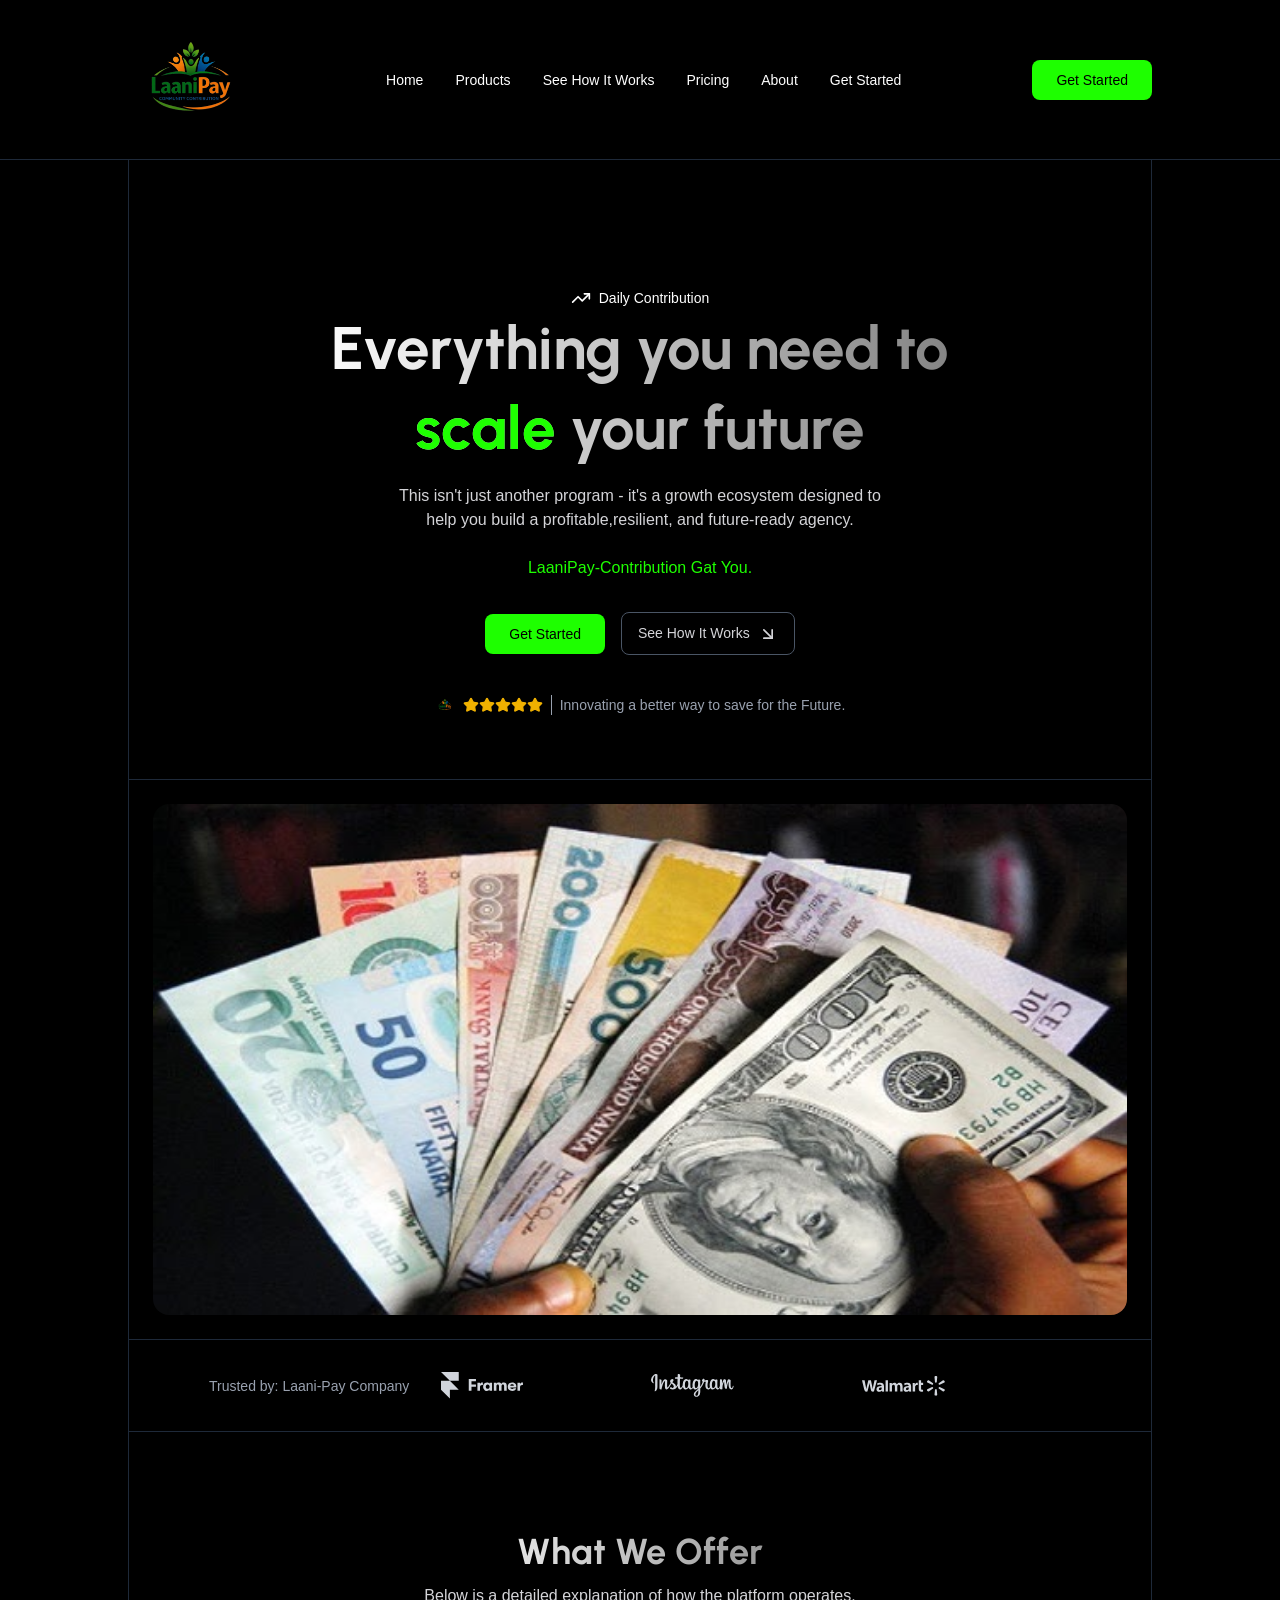
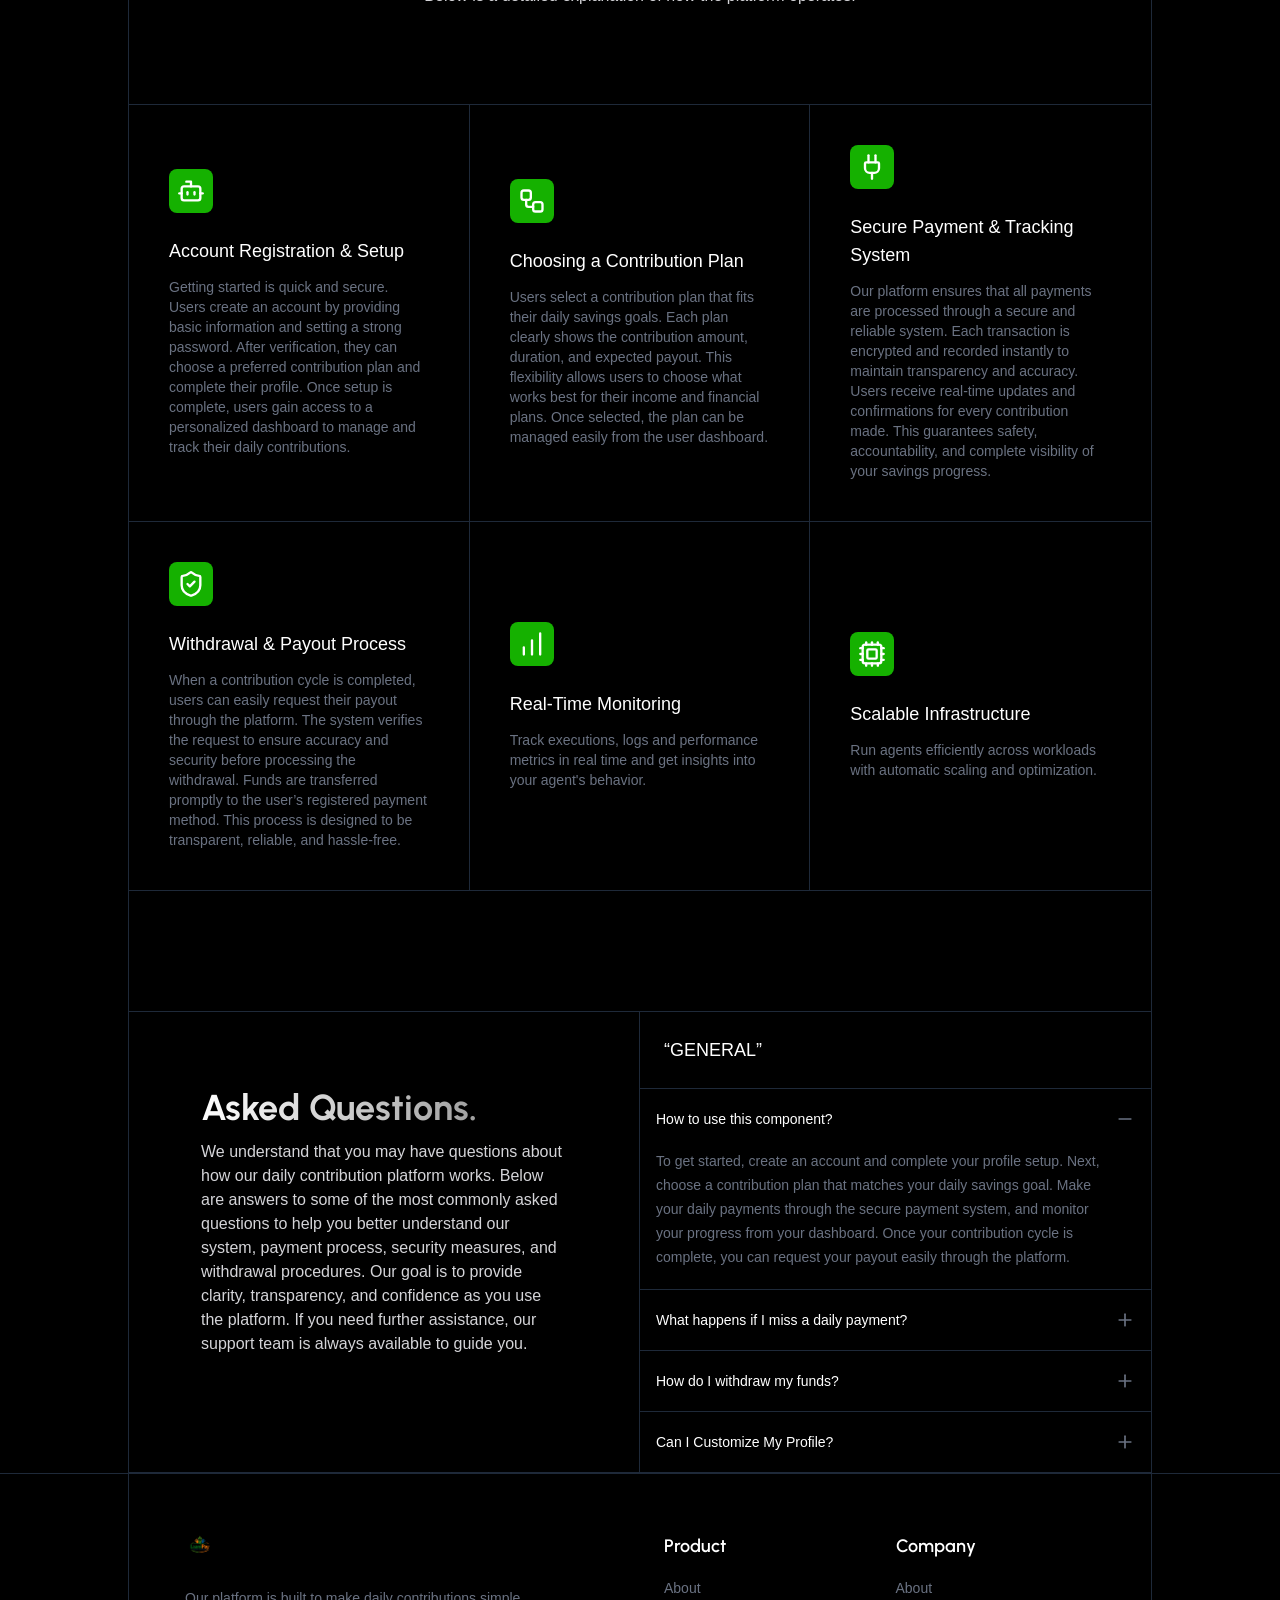
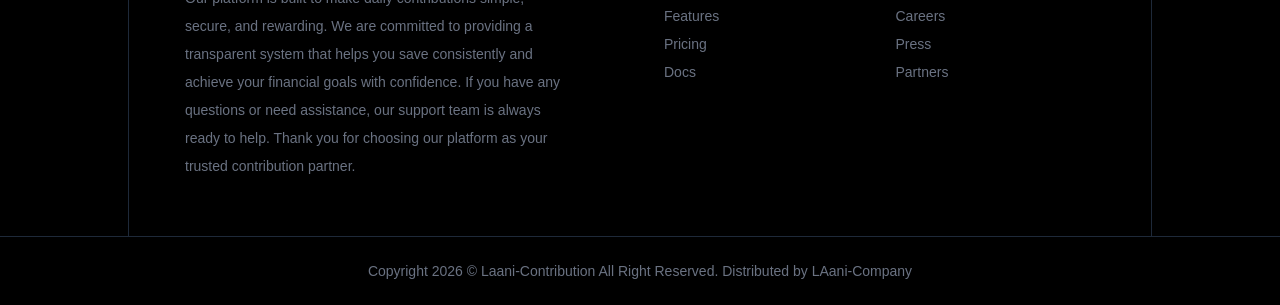
==== commit 677e8b15: "Updated index.html" ====
--- a/index.html
+++ b/index.html
@@ -26,7 +26,7 @@
             <ul class="max-md:hidden flex items-center gap-8">
                 <li><a class="hover:opacity-70 py-1" href="#!">Home</a></li>
                 <li><a class="hover:opacity-70 py-1" href="#!">Products</a></li>
-                <li><a class="hover:opacity-70 py-1" href="#!">See How It Works</a></li>
+                <li><a class="hover:opacity-70 py-1" href="work.html">See How It Works</a></li>
                 <li><a class="hover:opacity-70 py-1" href="#!">Pricing</a></li>
                 <li><a class="hover:opacity-70 py-1" href="#!">About</a></li>
                 <li><a class="hover:opacity-70 py-1" href="signup.html">Get Started</a></li>
@@ -86,7 +86,7 @@
   class="bg-primary hover:bg-secondary transition duration-300 text-black px-6 py-2.5 rounded-lg">
   Get Started
 </button>                    <button class="border border-gray-600 text-zinc-300 px-4 py-2.5 rounded-lg hover:bg-gray-900">
-                        <li><a href="see.html">See How It Works</a></li>
+                        See How It Works
                         <!-- prettier-ignore -->
                         <svg xmlns="..." width="24" height="24" viewBox="0 0 24 24" fill="none" stroke="currentColor" stroke-width="2" stroke-linecap="round" stroke-linejoin="round" class="lucide lucide-arrow-down-right ml-1 size-5 inline-flex" aria-hidden="true" >
                             <path d="m7 7 10 10"></path>
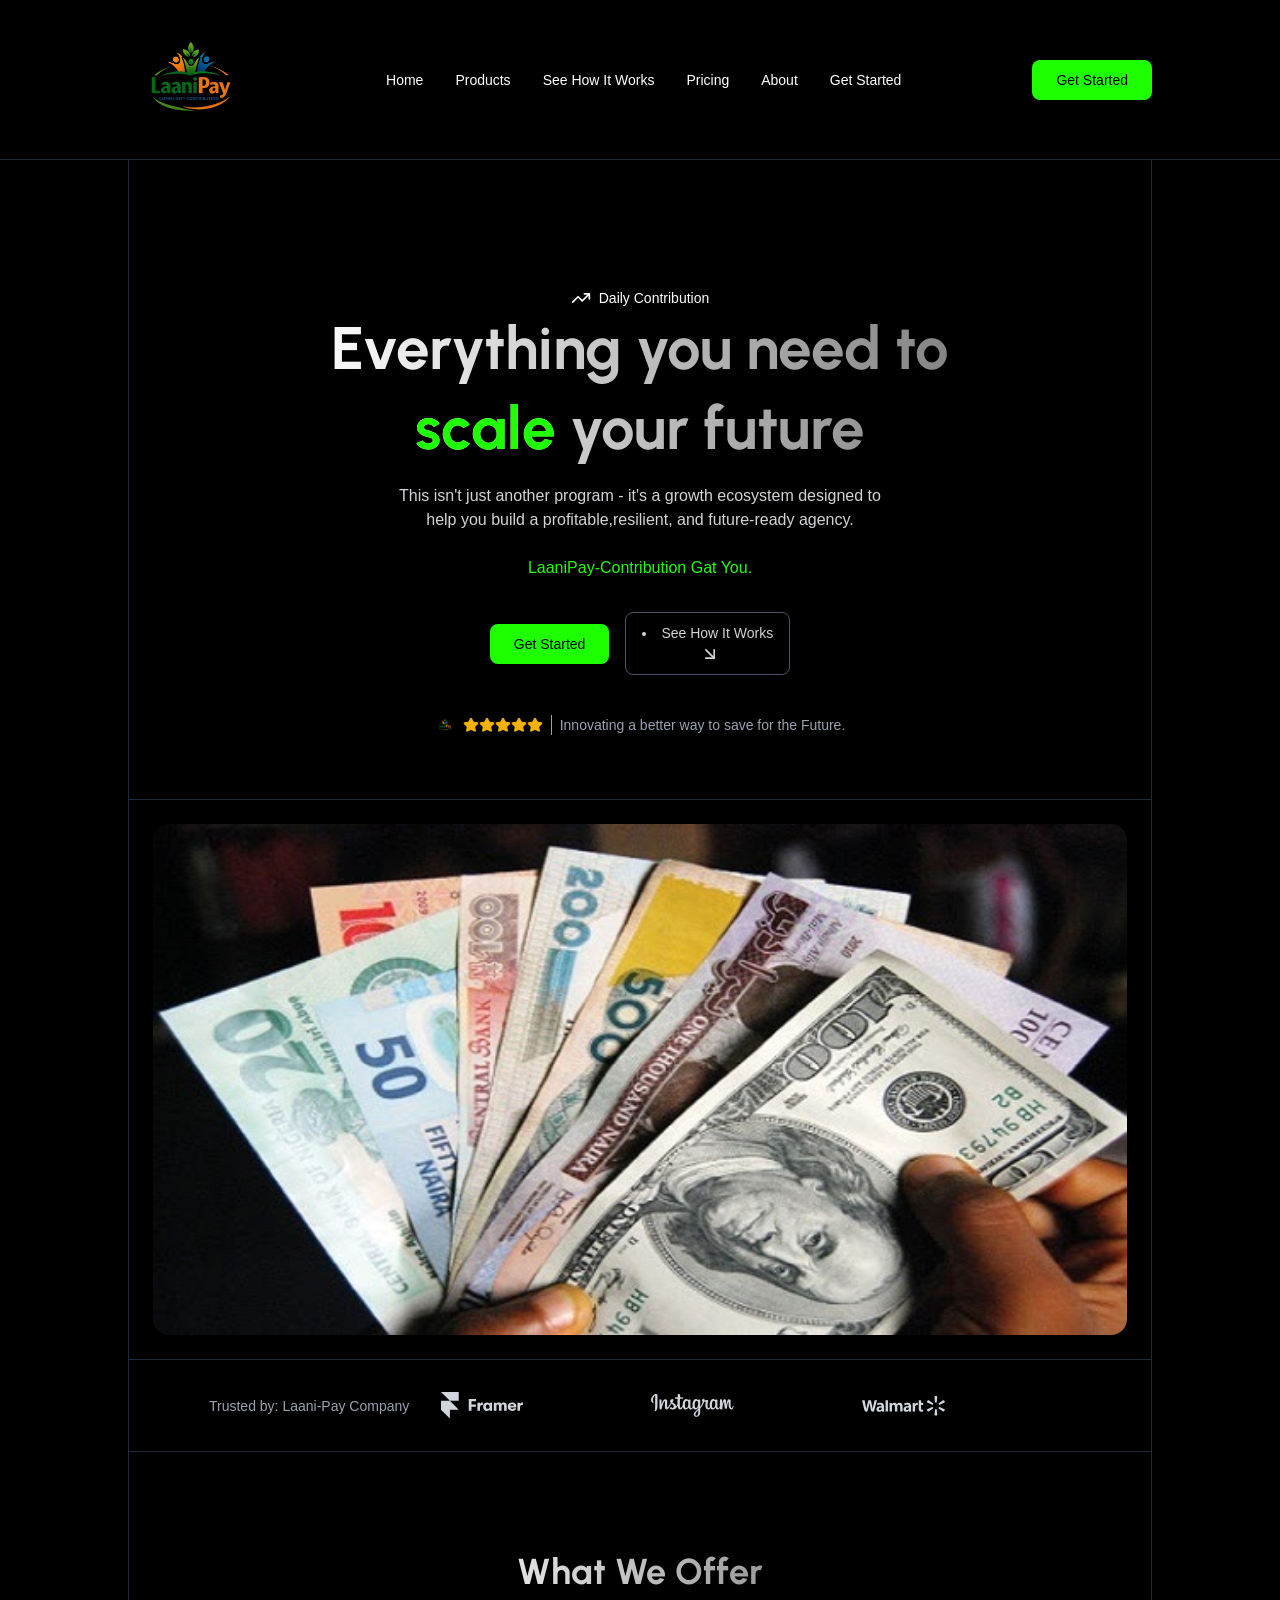
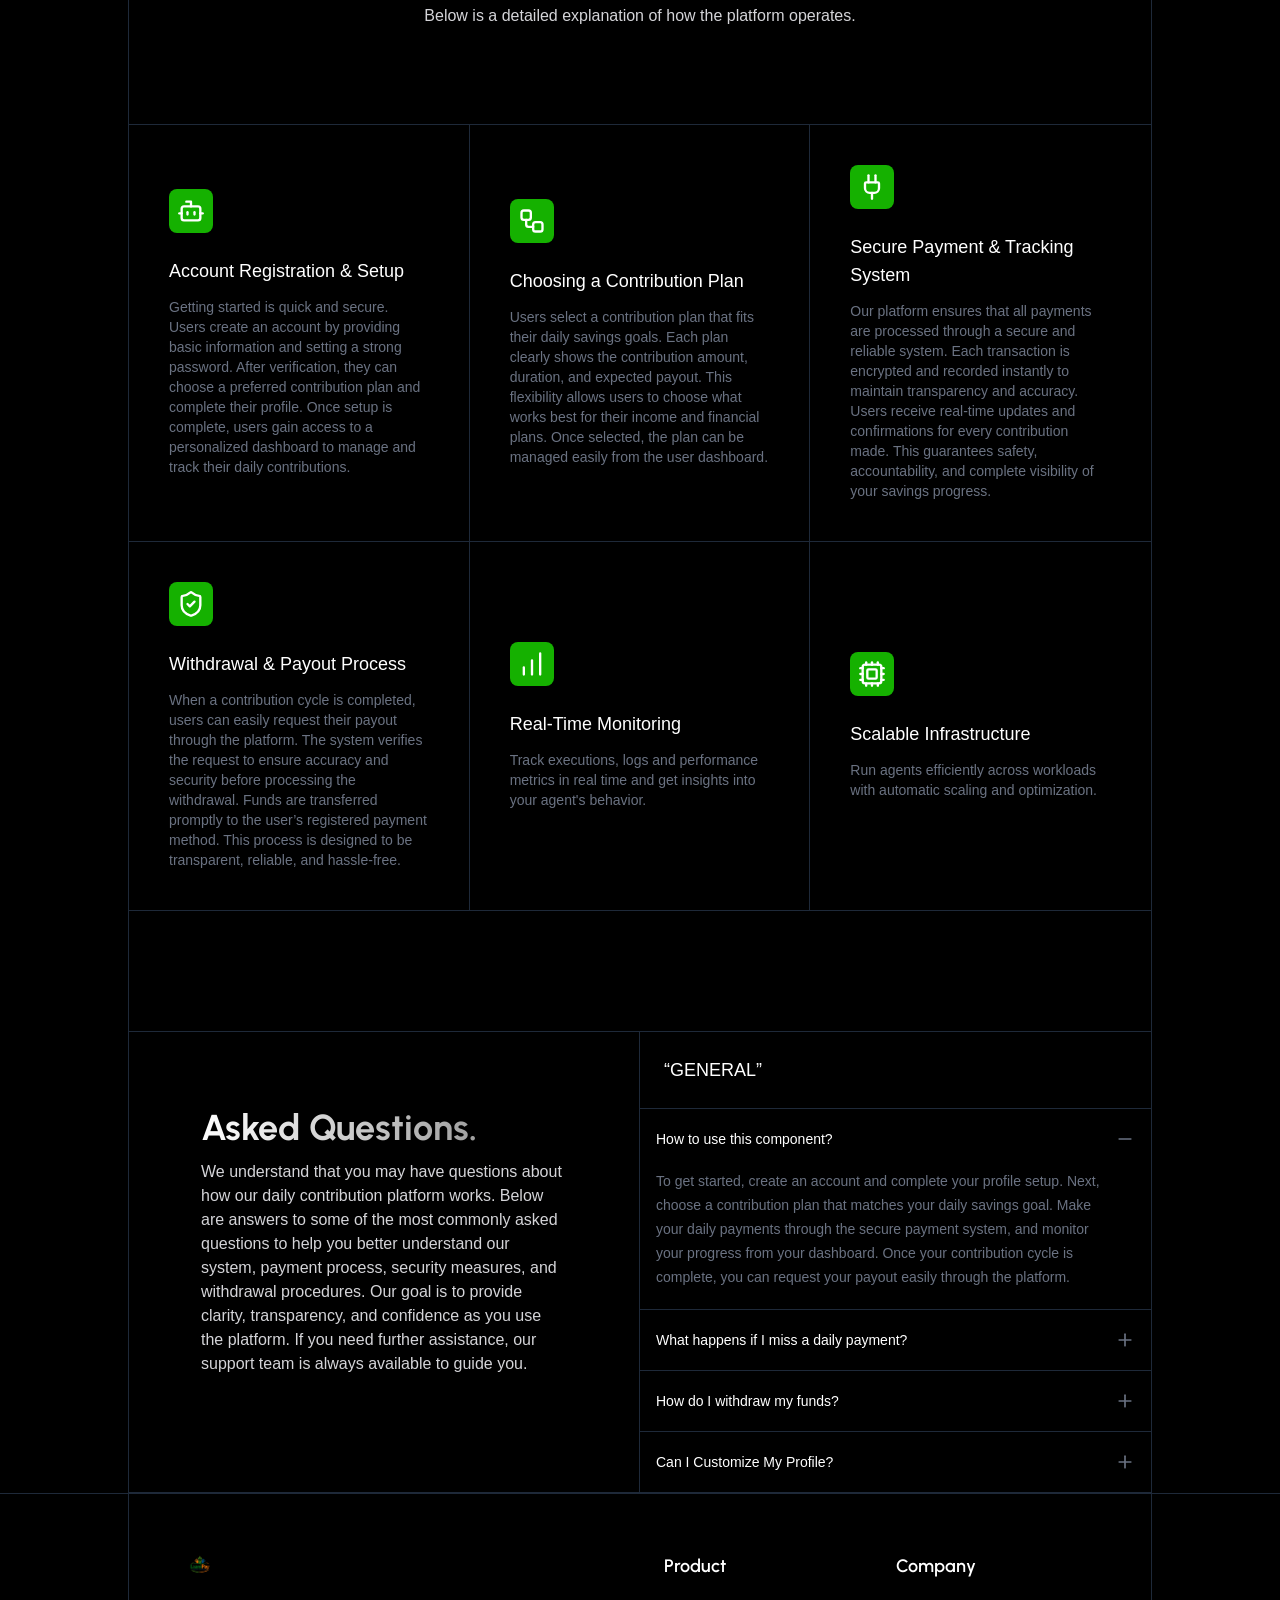
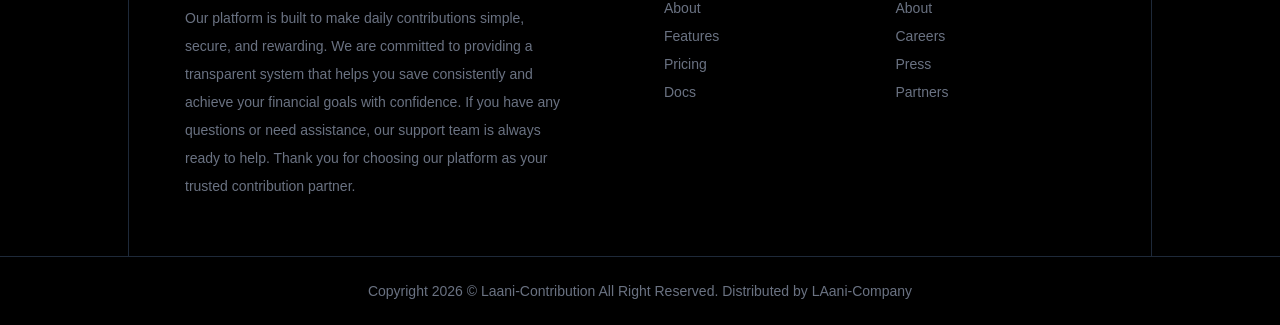
==== commit 8911b338: "Merge origin/main into main" ====
--- a/index.html
+++ b/index.html
@@ -86,7 +86,7 @@
   class="bg-primary hover:bg-secondary transition duration-300 text-black px-6 py-2.5 rounded-lg">
   Get Started
 </button>                    <button class="border border-gray-600 text-zinc-300 px-4 py-2.5 rounded-lg hover:bg-gray-900">
-                        See How It Works
+                        <li><a href="see.html">See How It Works</a></li>
                         <!-- prettier-ignore -->
                         <svg xmlns="..." width="24" height="24" viewBox="0 0 24 24" fill="none" stroke="currentColor" stroke-width="2" stroke-linecap="round" stroke-linejoin="round" class="lucide lucide-arrow-down-right ml-1 size-5 inline-flex" aria-hidden="true" >
                             <path d="m7 7 10 10"></path>
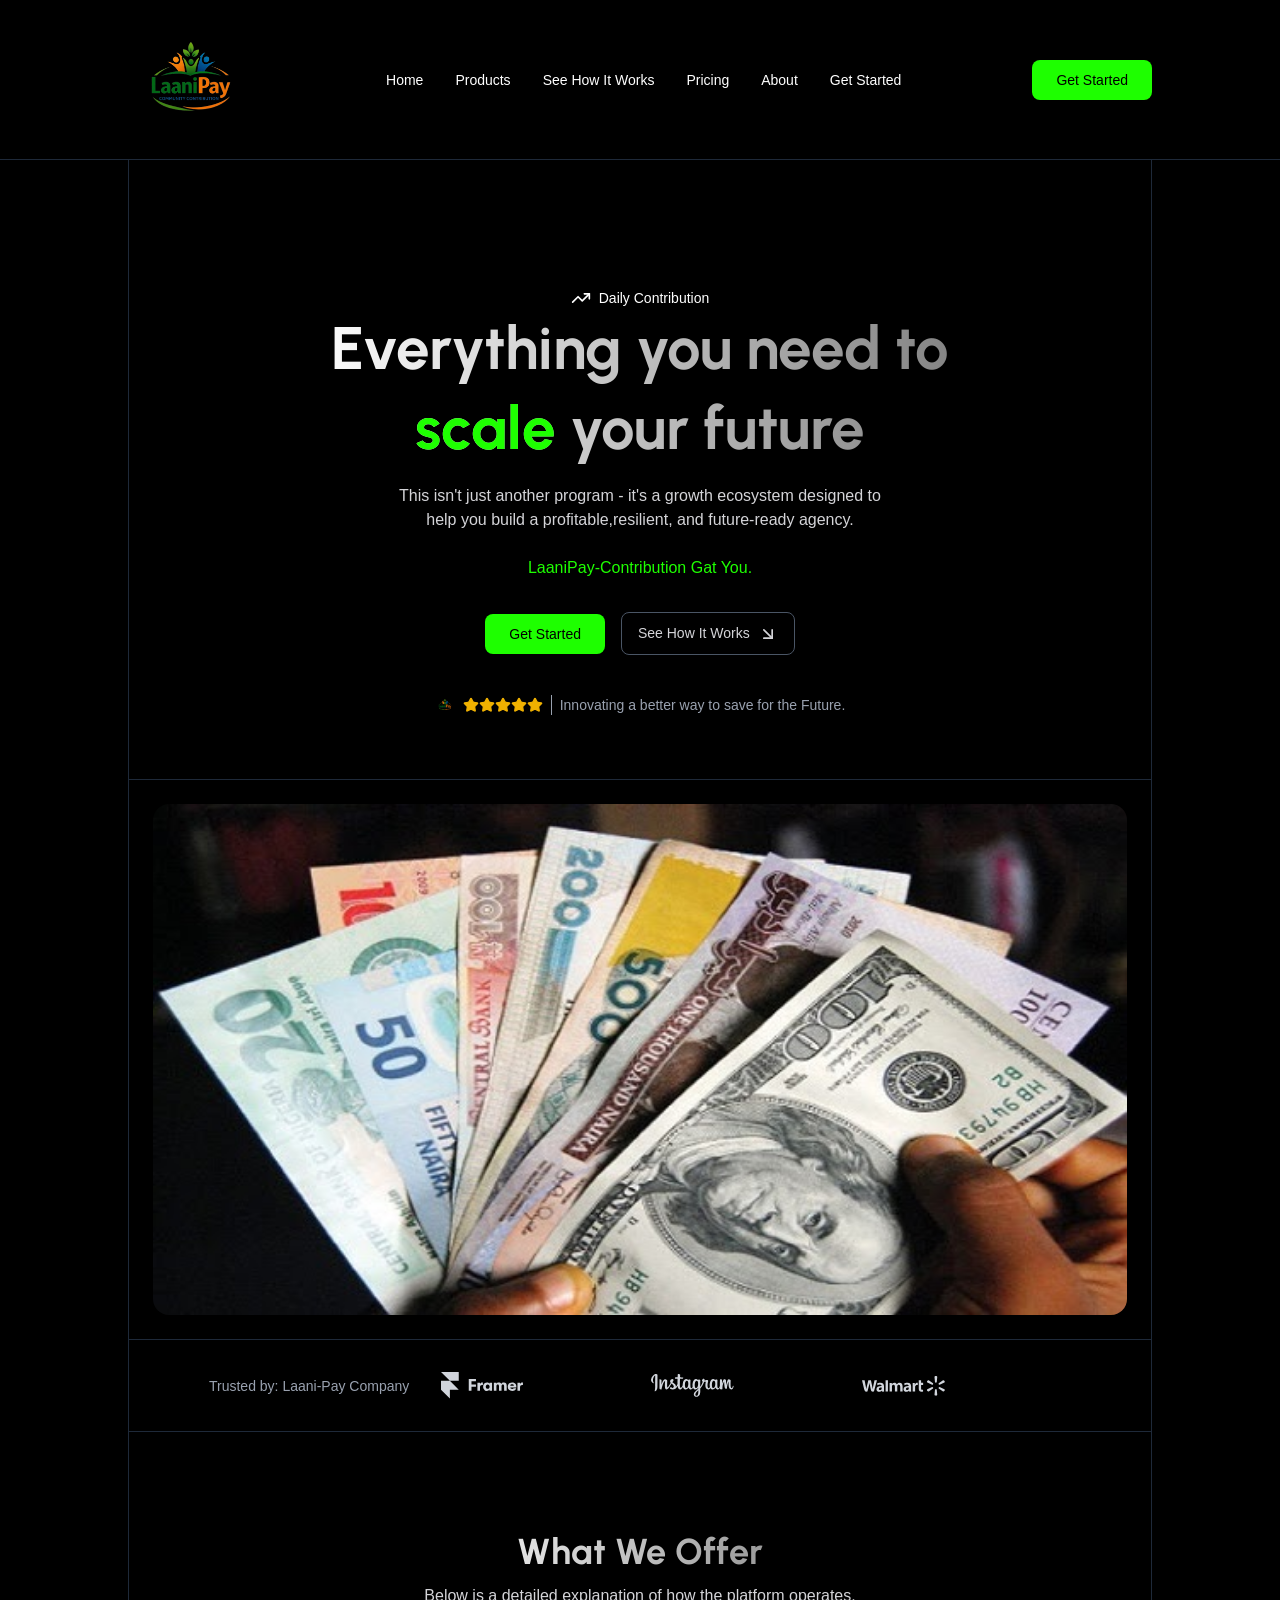
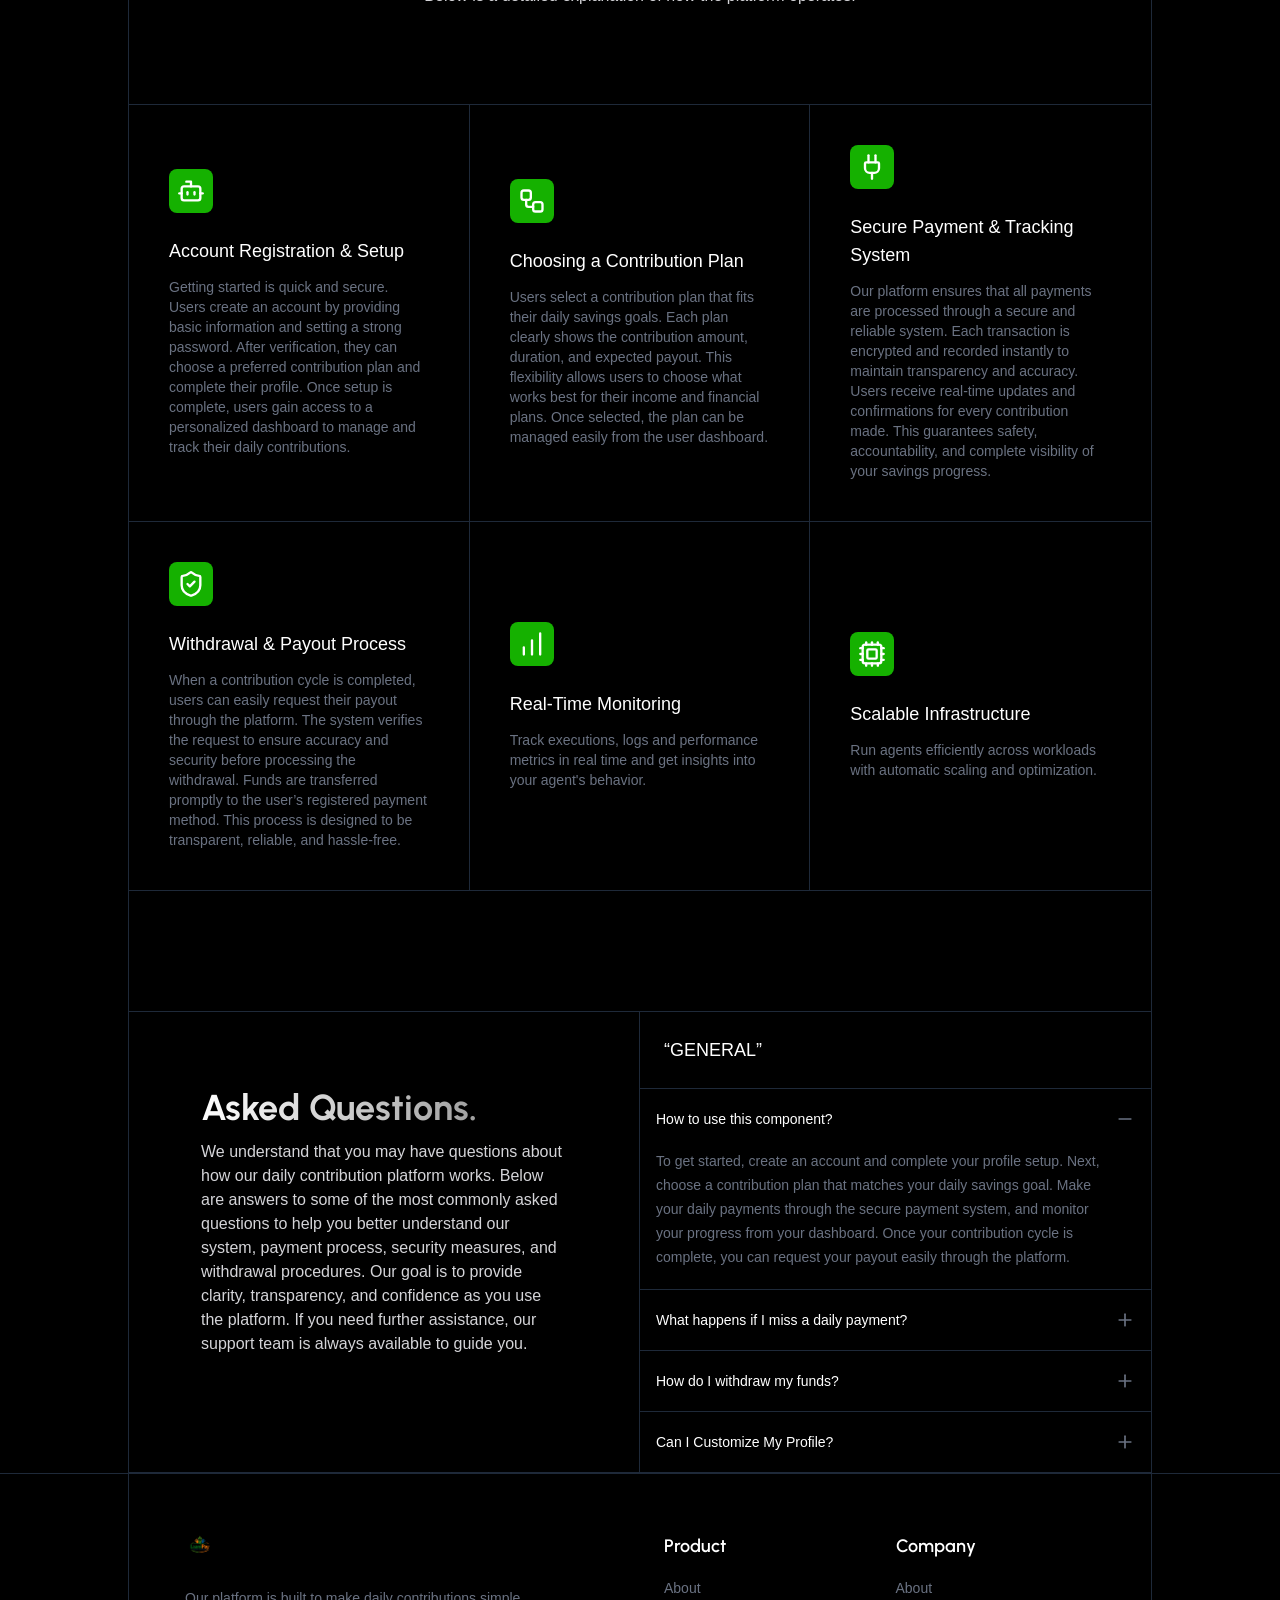
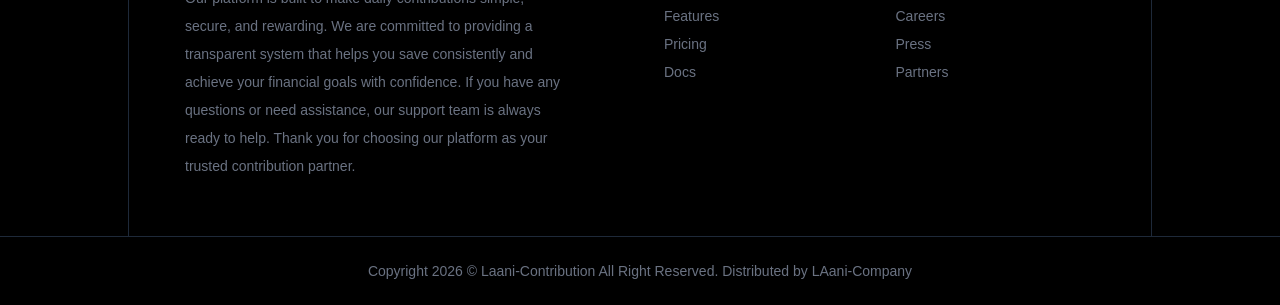
==== commit 7a2410ba: "working on see how it works" ====
--- a/index.html
+++ b/index.html
@@ -86,13 +86,17 @@
   class="bg-primary hover:bg-secondary transition duration-300 text-black px-6 py-2.5 rounded-lg">
   Get Started
 </button>                    <button class="border border-gray-600 text-zinc-300 px-4 py-2.5 rounded-lg hover:bg-gray-900">
-                        <li><a href="see.html">See How It Works</a></li>
-                        <!-- prettier-ignore -->
-                        <svg xmlns="..." width="24" height="24" viewBox="0 0 24 24" fill="none" stroke="currentColor" stroke-width="2" stroke-linecap="round" stroke-linejoin="round" class="lucide lucide-arrow-down-right ml-1 size-5 inline-flex" aria-hidden="true" >
-                            <path d="m7 7 10 10"></path>
-                            <path d="M17 7v10H7"></path>
-                        </svg>
-                    </button>
+    <a href="work.html">See How It Works</a>
+
+    <svg xmlns="..." width="24" height="24" viewBox="0 0 24 24" fill="none"
+        stroke="currentColor" stroke-width="2" stroke-linecap="round"
+        stroke-linejoin="round"
+        class="lucide lucide-arrow-down-right ml-1 size-5 inline-flex"
+        aria-hidden="true">
+        <path d="m7 7 10 10"></path>
+        <path d="M17 7v10H7"></path>
+    </svg>
+</button>
                 </div>
                 <div class="mt-10 flex items-center justify-center gap-2">
                     <img alt="ration logo" loading="lazy" width="100" height="100" class="size-5" src="./lani-removebg-preview.png" />
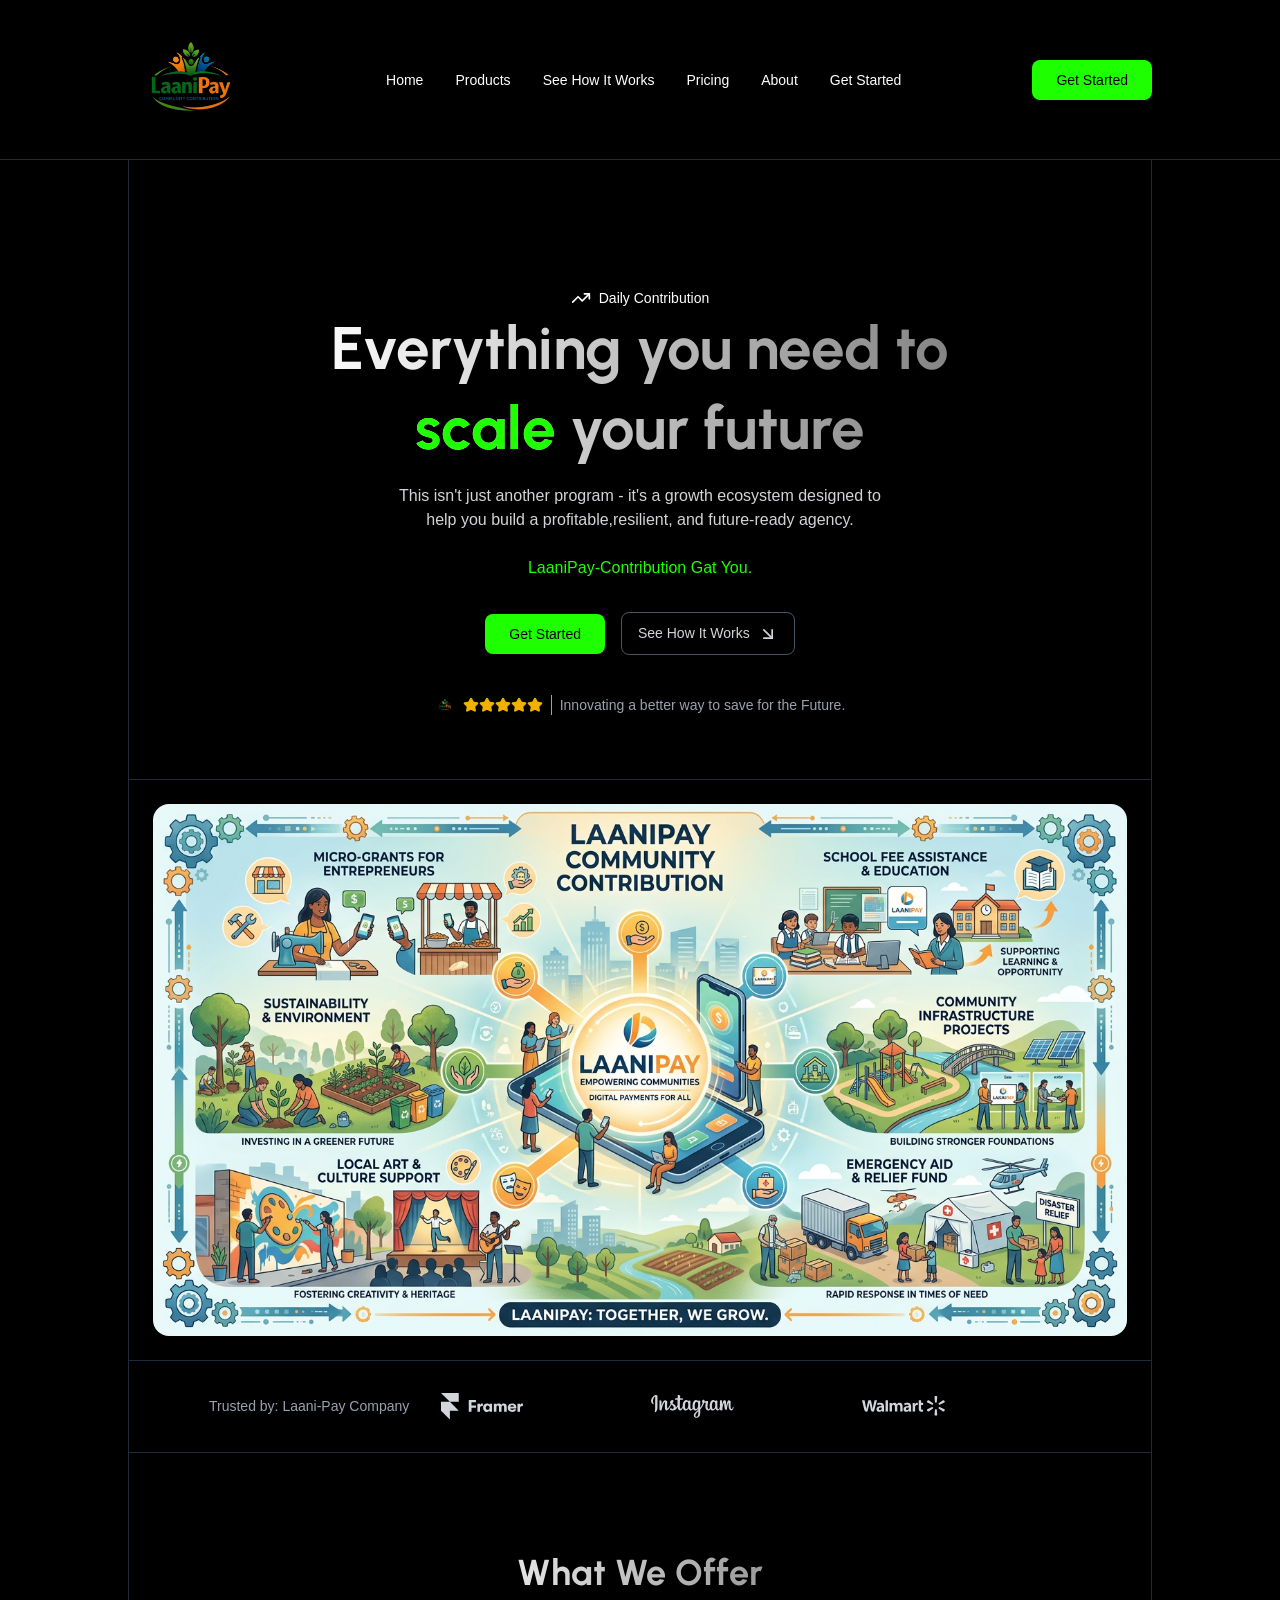
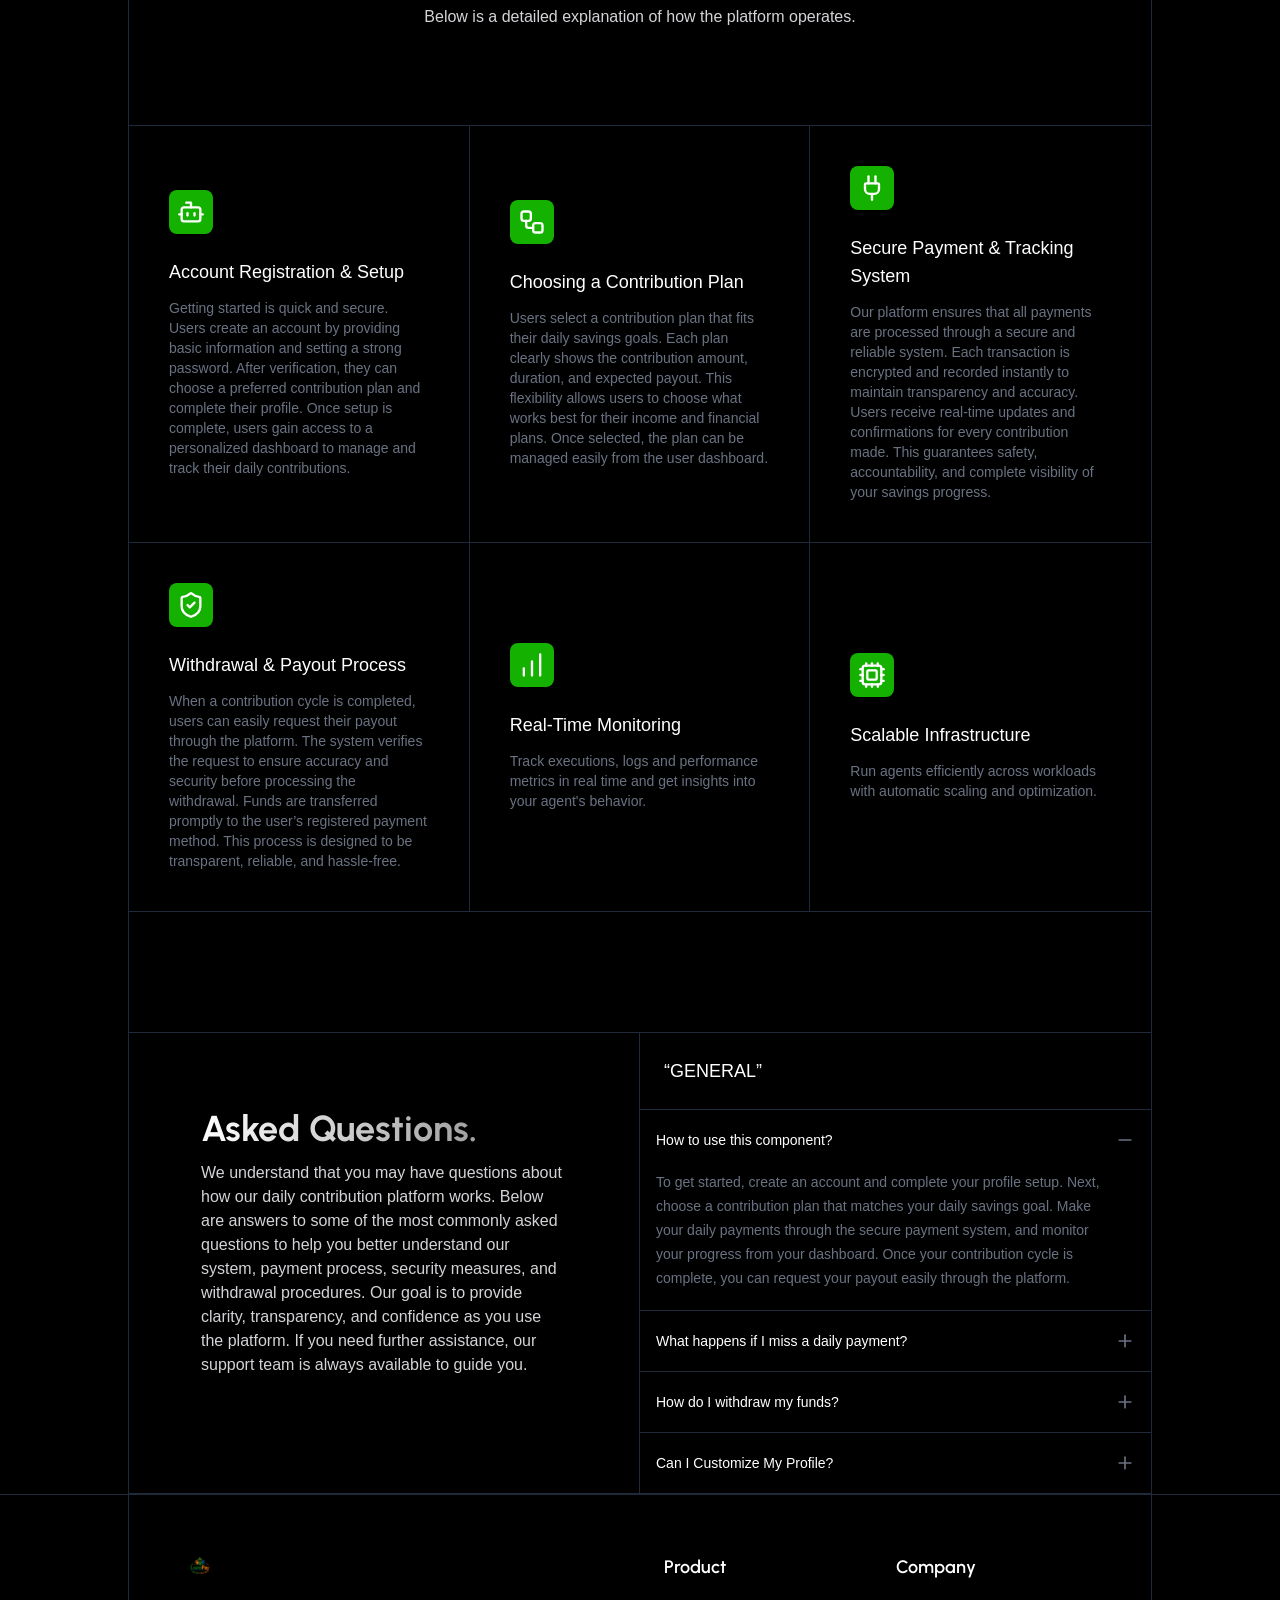
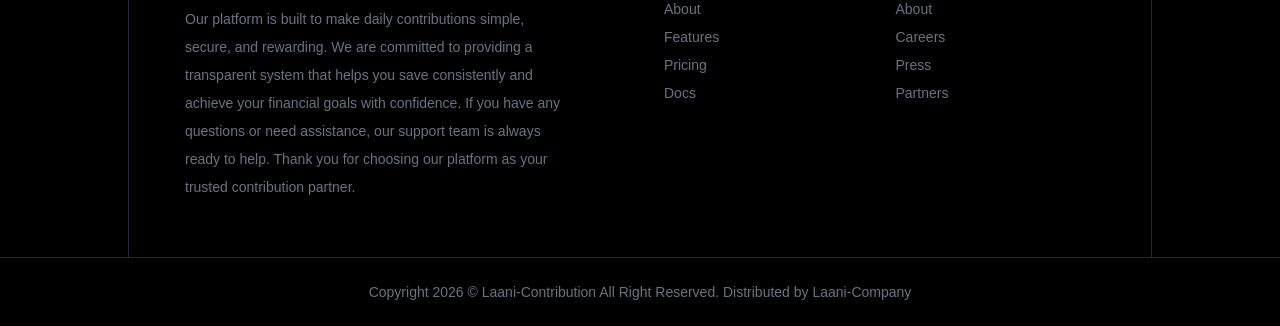
==== commit a2ea8b01: "updating" ====
--- a/index.html
+++ b/index.html
@@ -124,7 +124,7 @@
                 </div>
             </div>
             <div class="p-3 md:p-6 w-full mt-16 border-t border-gray-800">
-                <img alt="Hero Section Image" loading="lazy" width="1440" height="500" class="w-full h-auto rounded-2xl" src="./The-Naira-against-the-dollar_5.jpg" />
+                <img alt="Hero Section Image" loading="lazy" width="1440" height="500" class="w-full h-auto rounded-2xl" src="./image_1_1773832812757.jpg" />
             </div><div class="flex justify-center">
   
 </div>
@@ -541,7 +541,7 @@
         <div class="border-t border-gray-800">
             <p class="text-gray-500 py-6 text-center">
                 Copyright 2026 © <a href="...">Laani-Contribution</a>
-                All Right Reserved. Distributed by <a href="..." target="_blank">LAani-Company</a>
+                All Right Reserved. Distributed by <a href="..." target="_blank">Laani-Company</a>
             </p>
         </div>
         <script src="./script.js"></script>
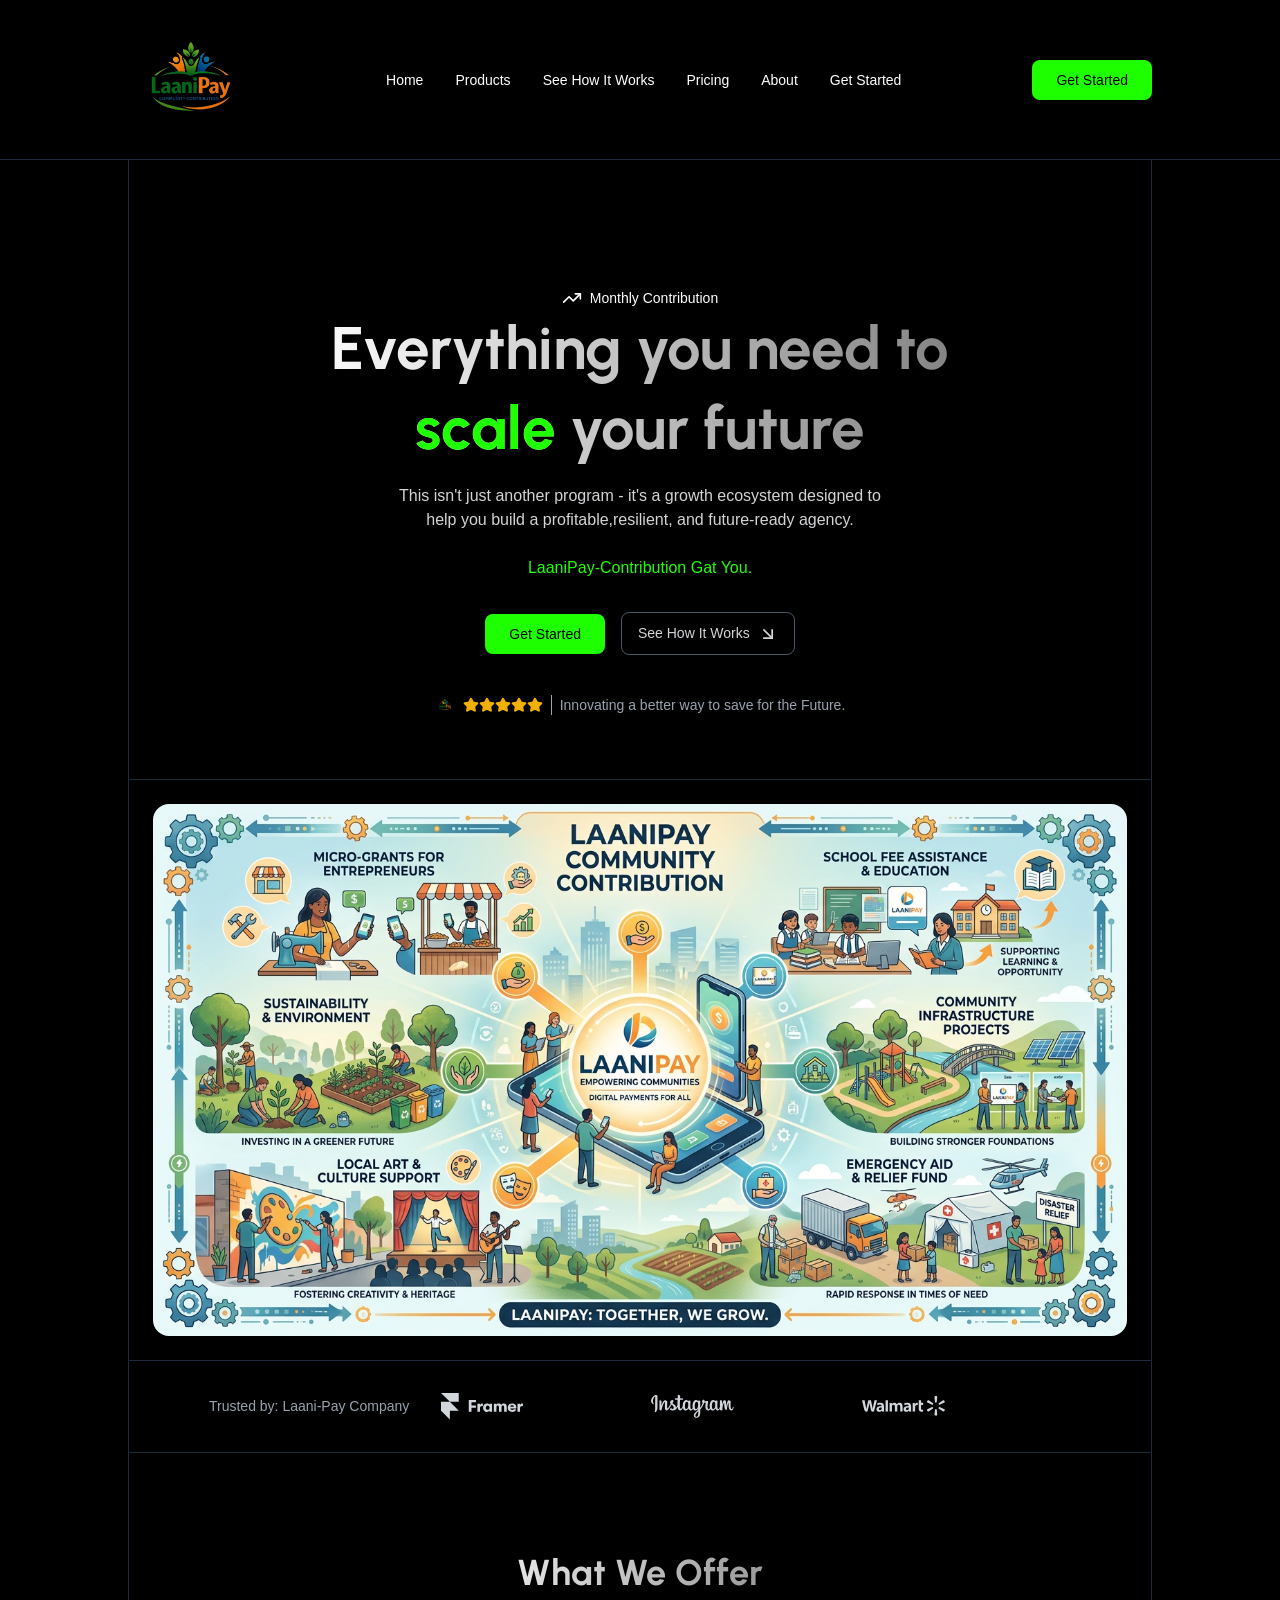
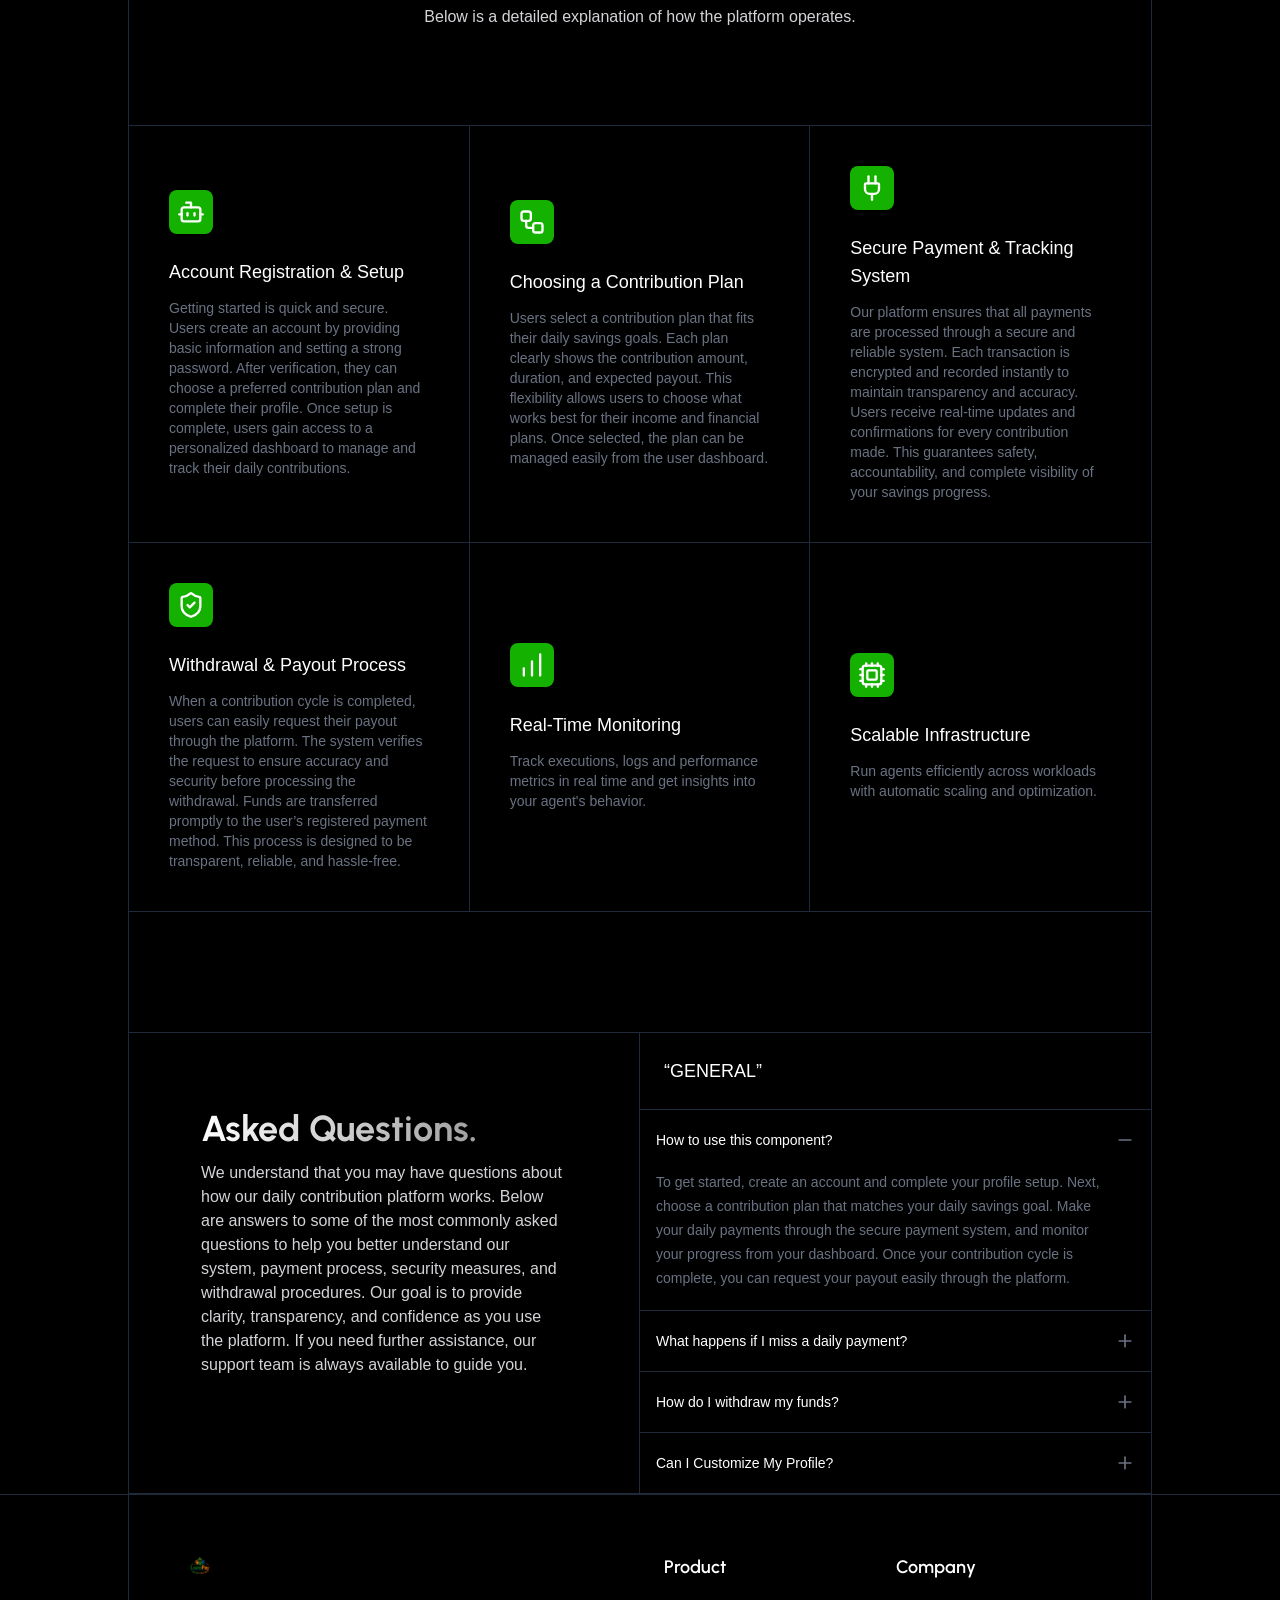
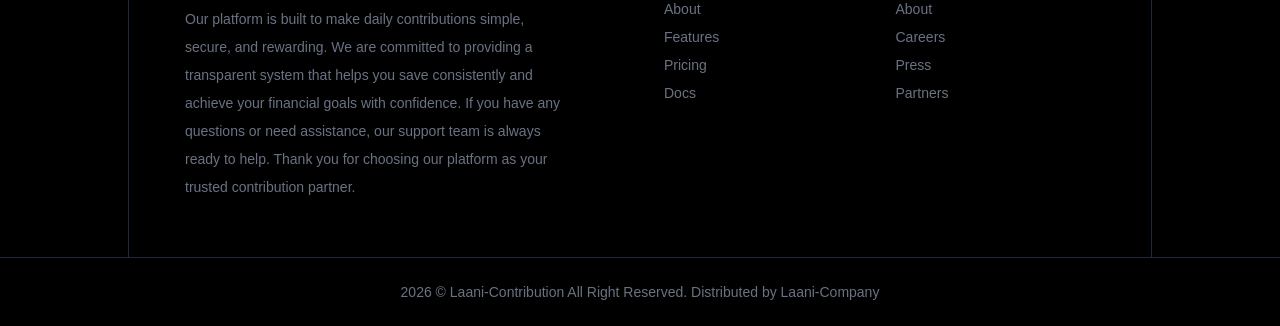
==== commit 97803042: "updating" ====
--- a/index.html
+++ b/index.html
@@ -33,7 +33,11 @@
                 
             </ul>
              
-            <button class="max-md:hidden bg-primary hover:bg-secondary transition duration-300 text-black px-6 py-2.5 rounded-lg">Get Started</button>
+            <button 
+  onclick="window.location.href='signup.html'" 
+  class="bg-primary hover:bg-secondary transition duration-300 text-black px-6 py-2.5 rounded-lg">
+  Get Started
+</button>
             <button class="md:hidden" id="open-menu">
                 <!-- prettier-ignore -->
                 <svg xmlns="..." width="24" height="24" viewBox="0 0 24 24" fill="none" stroke="currentColor" stroke-width="2" stroke-linecap="round" stroke-linejoin="round" class="lucide lucide-menu size-6" aria-hidden="true" >
@@ -70,7 +74,7 @@
                         <path d="M16 7h6v6"></path>
                         <path d="m22 7-8.5 8.5-5-5L2 17"></path>
                     </svg>
-                    Daily Contribution
+                    Monthly Contribution
                 </div>
                 <h1 class="text-center font-urbanist text-[42px]/13 md:text-6xl/20 font-bold max-w-2xl bg-linear-to-r from-white to-white/50 bg-clip-text text-transparent">
                     Everything you need to <span class="text-primary">scale</span> your future
@@ -540,7 +544,7 @@
         </footer>
         <div class="border-t border-gray-800">
             <p class="text-gray-500 py-6 text-center">
-                Copyright 2026 © <a href="...">Laani-Contribution</a>
+                2026 © <a href="...">Laani-Contribution</a>
                 All Right Reserved. Distributed by <a href="..." target="_blank">Laani-Company</a>
             </p>
         </div>
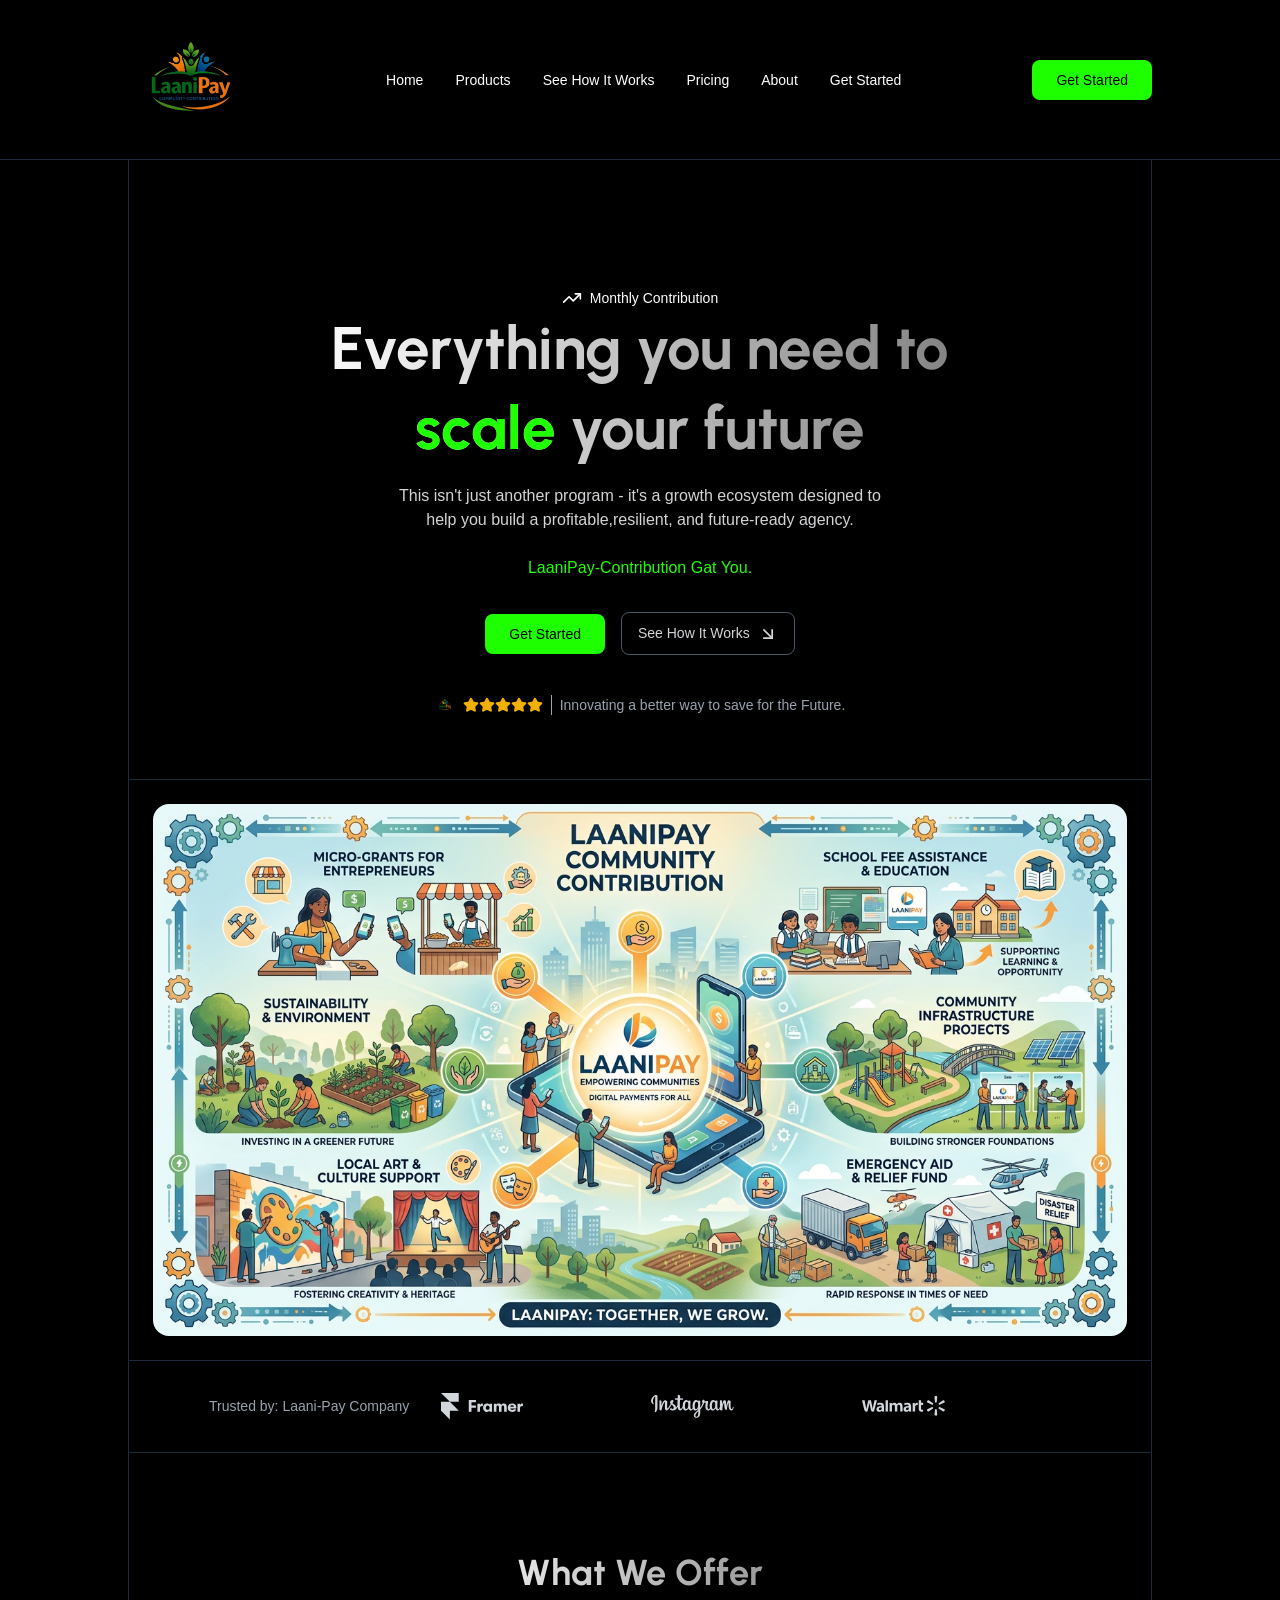
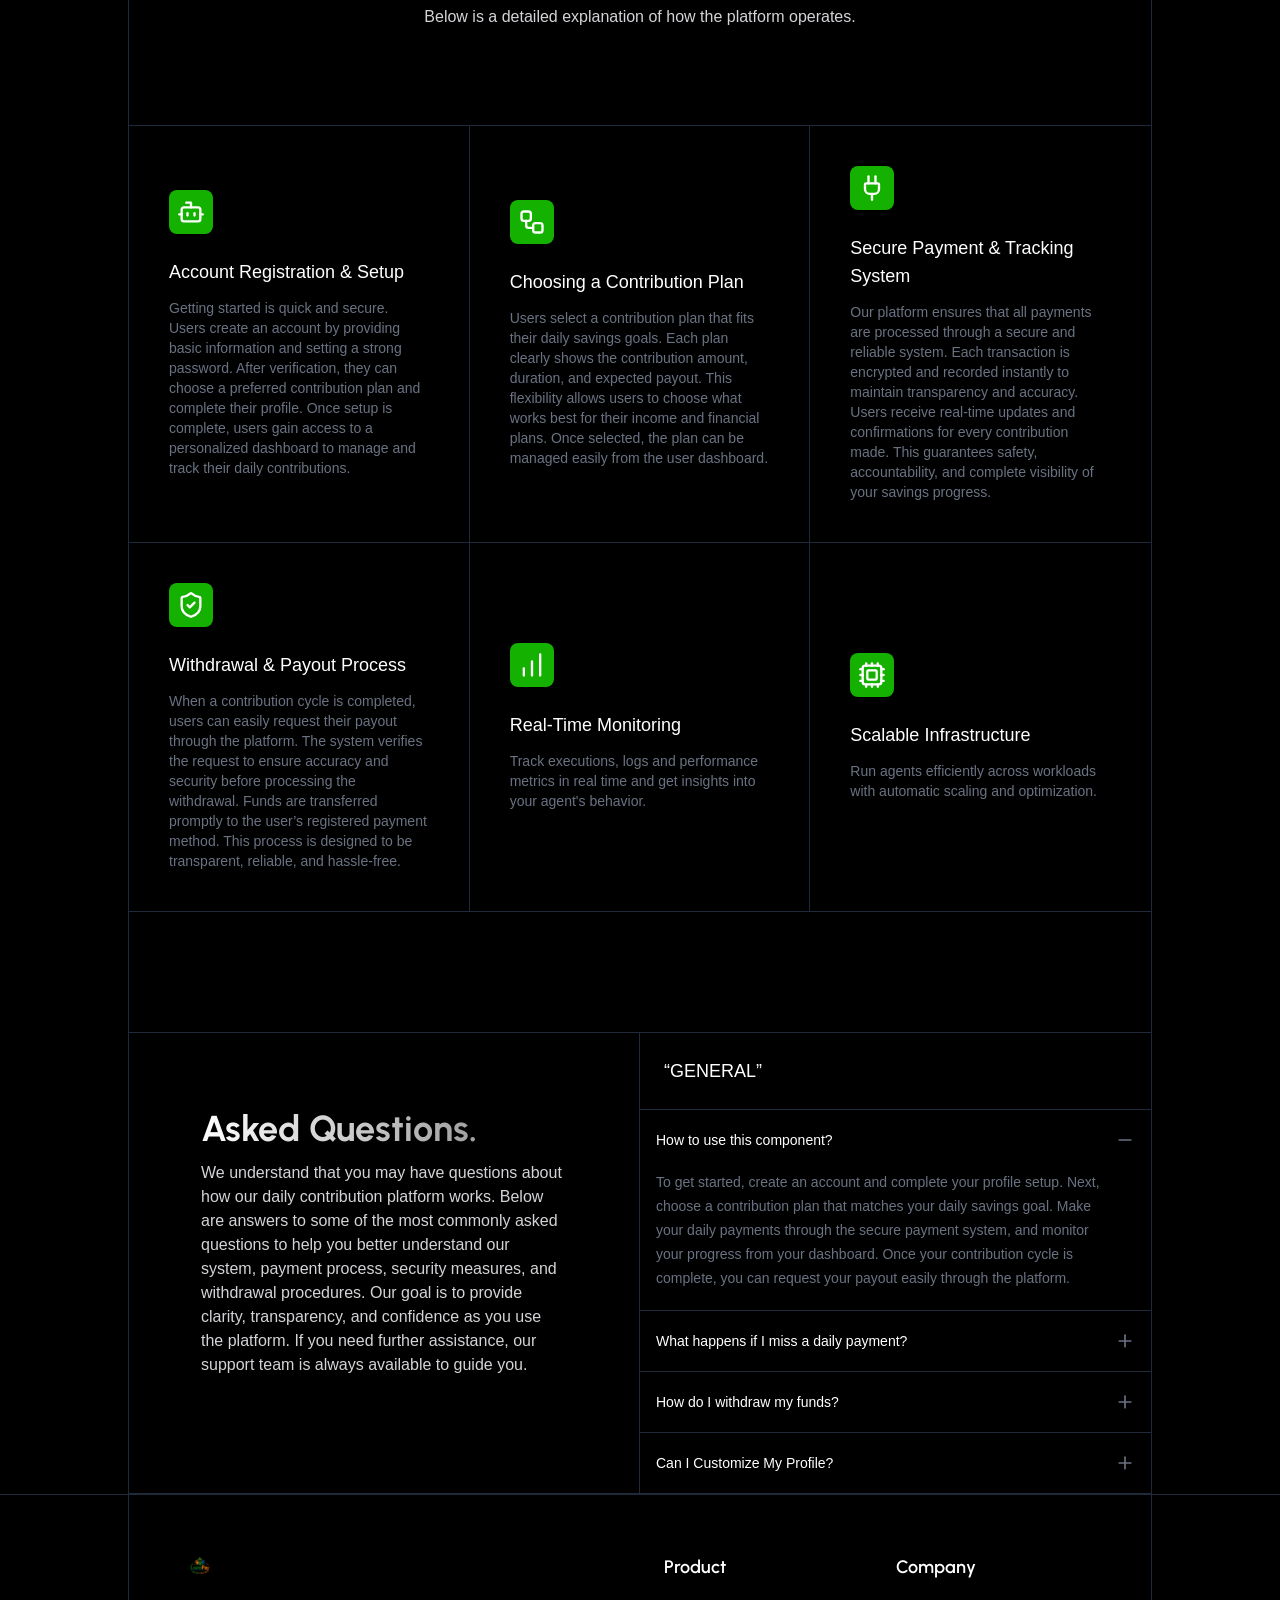
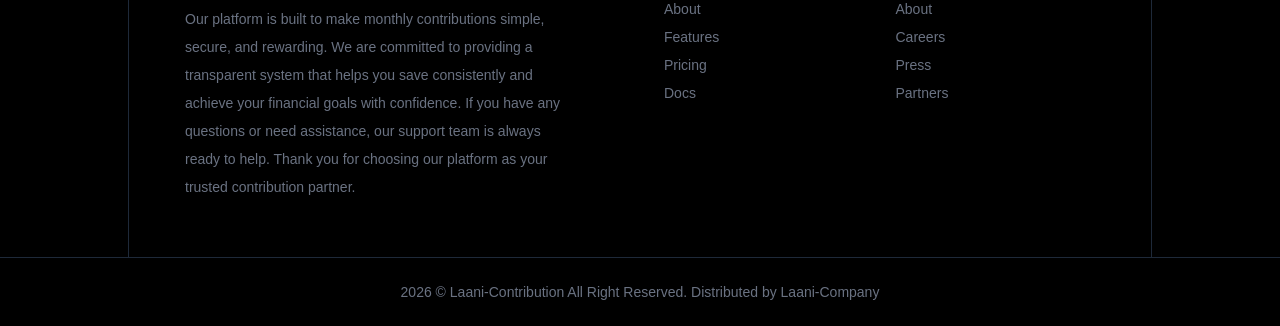
==== commit 1eb500f2: "moving to backend" ====
--- a/index.html
+++ b/index.html
@@ -517,7 +517,7 @@
                 <div>
                     <img alt="Logo Mark" loading="lazy" width="30" height="30" decoding="async" data-nimg="1" style="color: transparent" src="./lani-removebg-preview.png" />
                     <p class="mt-6 text-sm/7 max-w-sm text-gray-500">
-                        Our platform is built to make daily contributions simple, secure, and rewarding. We are committed to providing a transparent system that helps you save consistently and achieve your financial goals with confidence. If you have any questions or need assistance, our support team is always ready to help. Thank you for choosing our platform as your trusted contribution partner.
+                        Our platform is built to make monthly contributions simple, secure, and rewarding. We are committed to providing a transparent system that helps you save consistently and achieve your financial goals with confidence. If you have any questions or need assistance, our support team is always ready to help. Thank you for choosing our platform as your trusted contribution partner.
                     </p>
                 </div>
                 <div class="grid grid-cols-1 md:grid-cols-2 gap-8">
